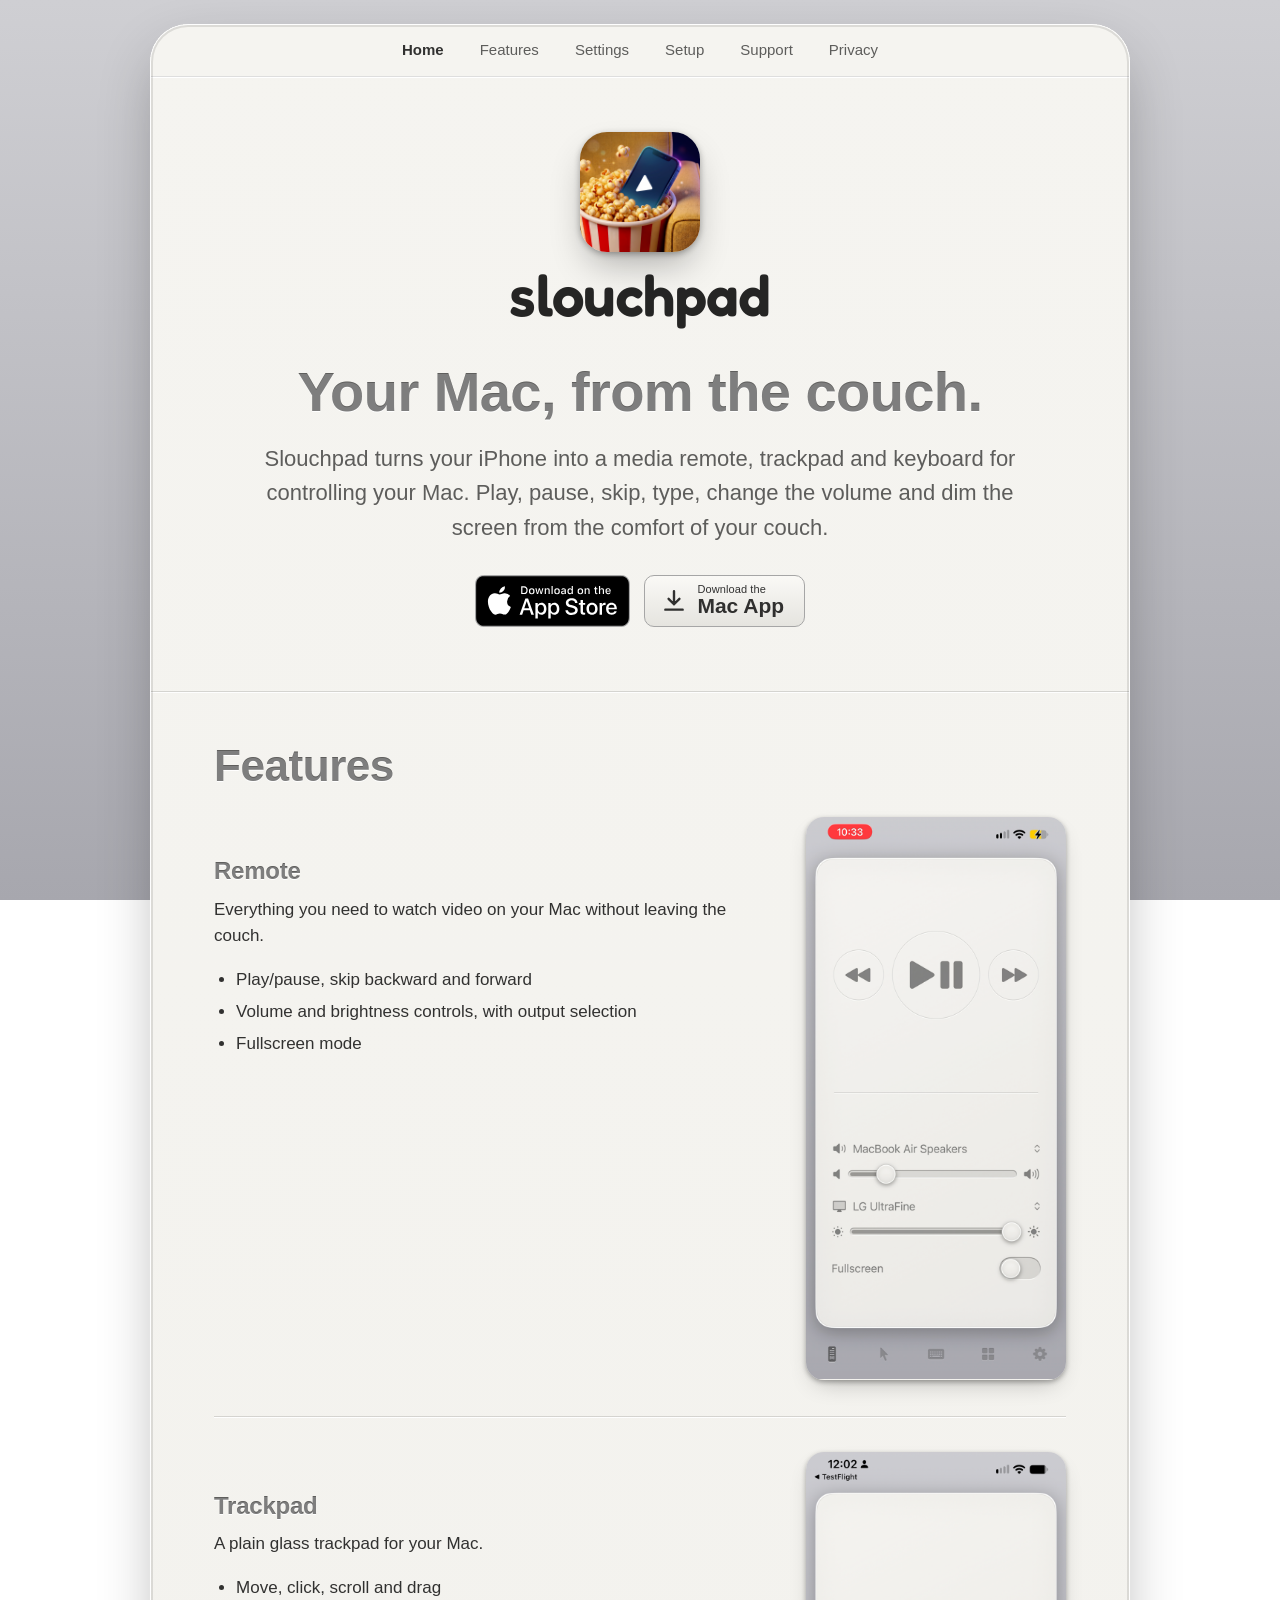
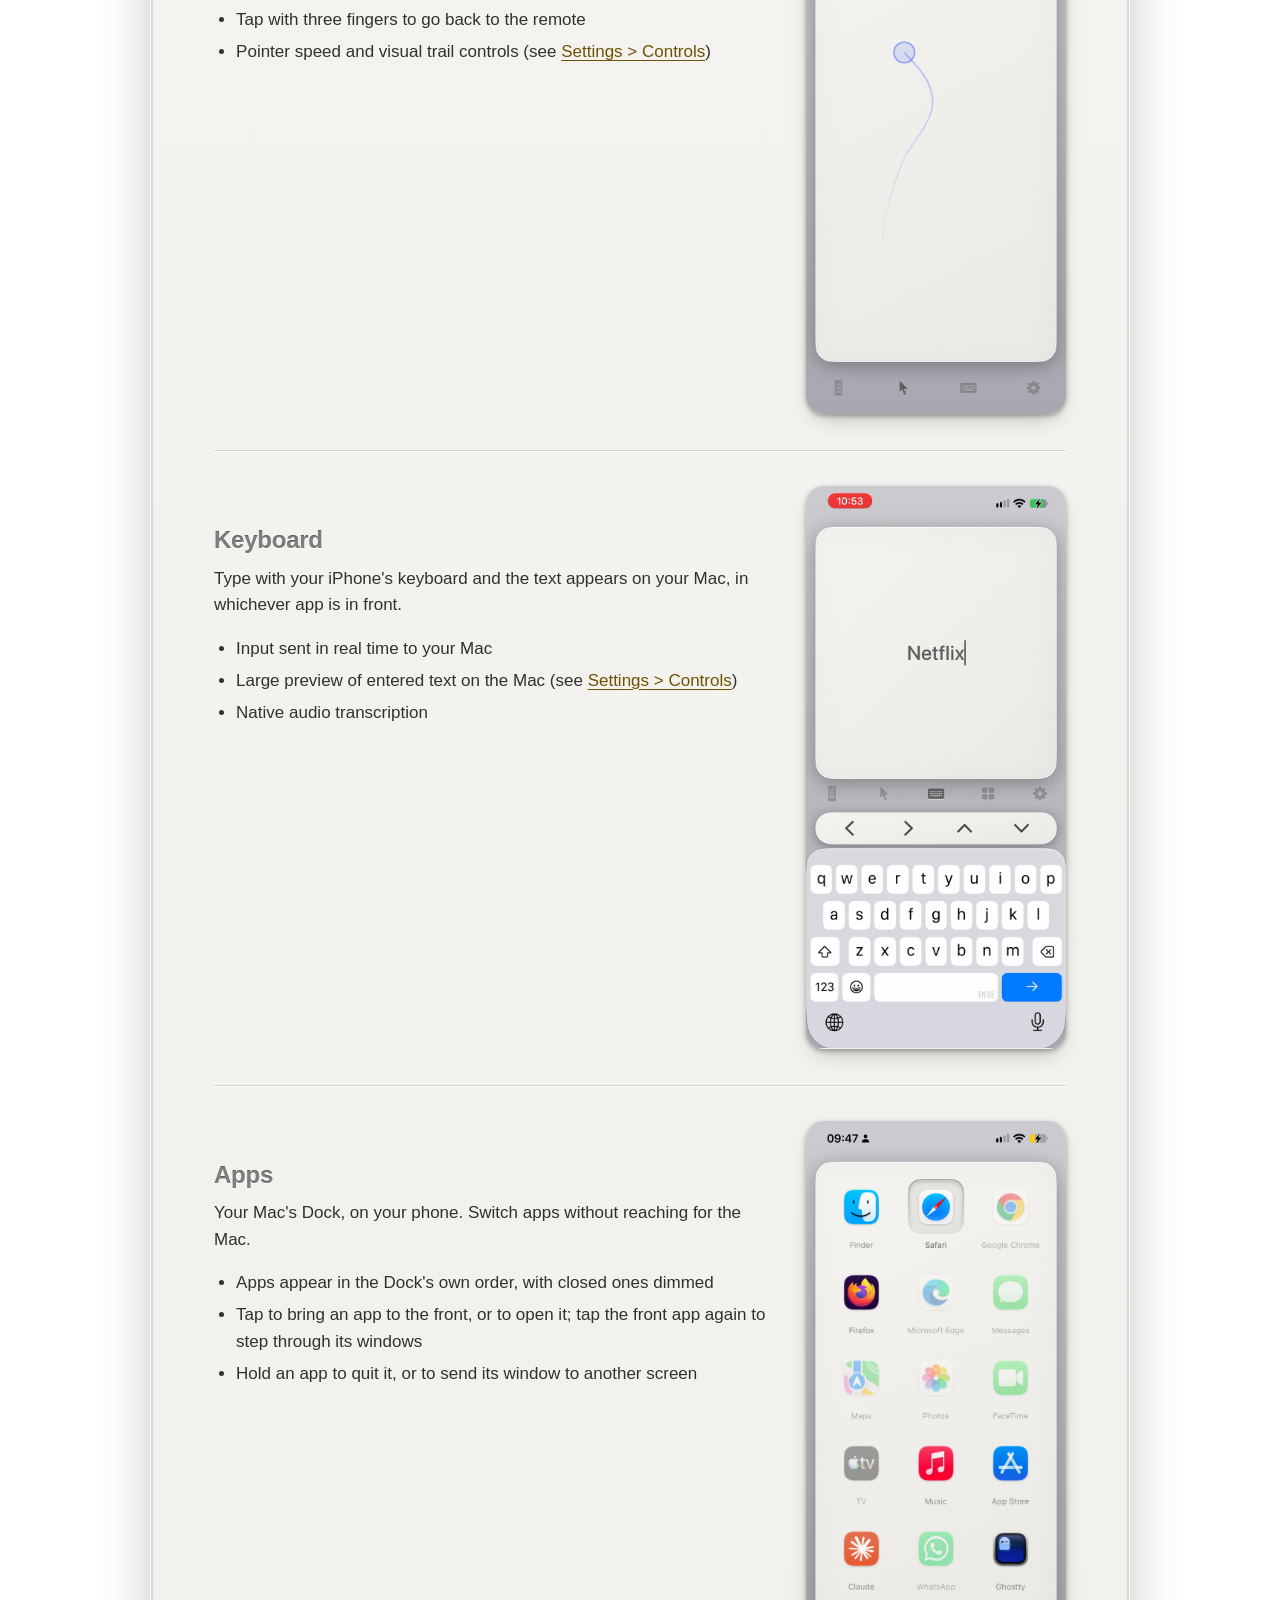
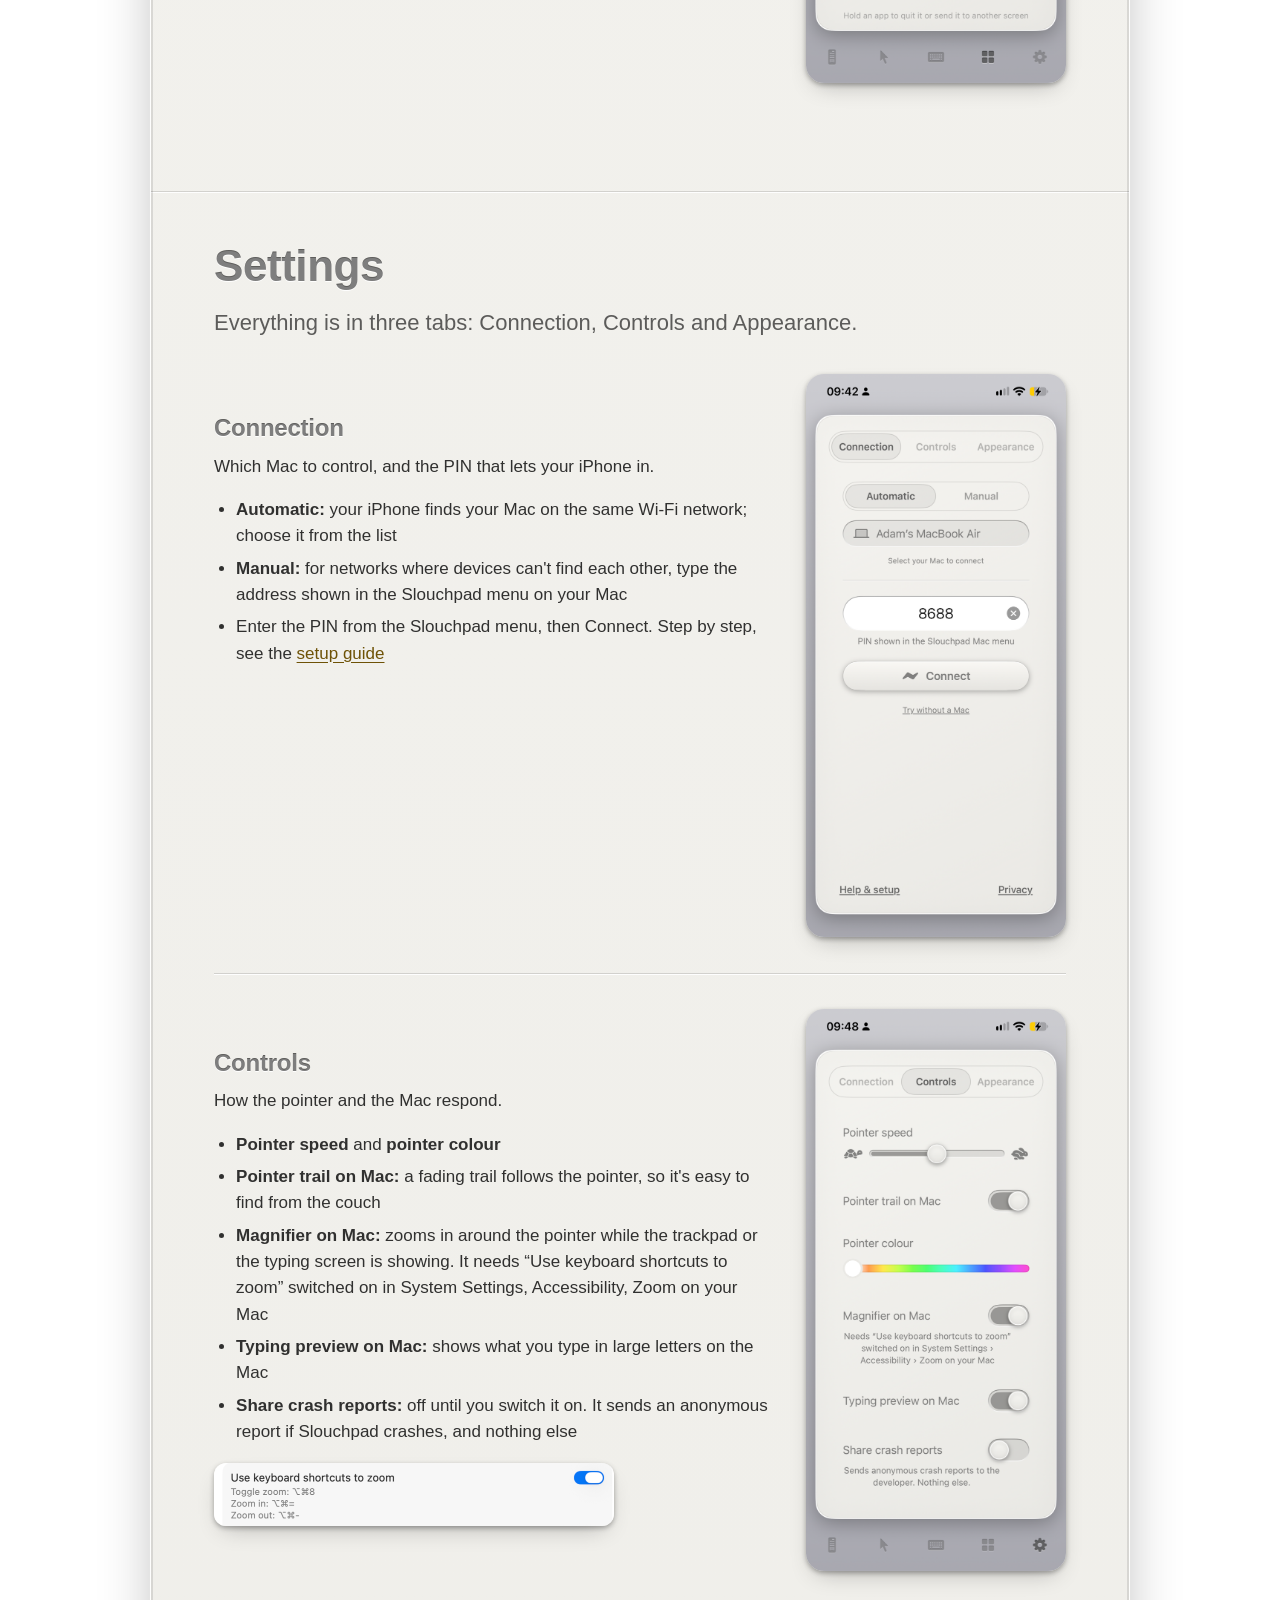
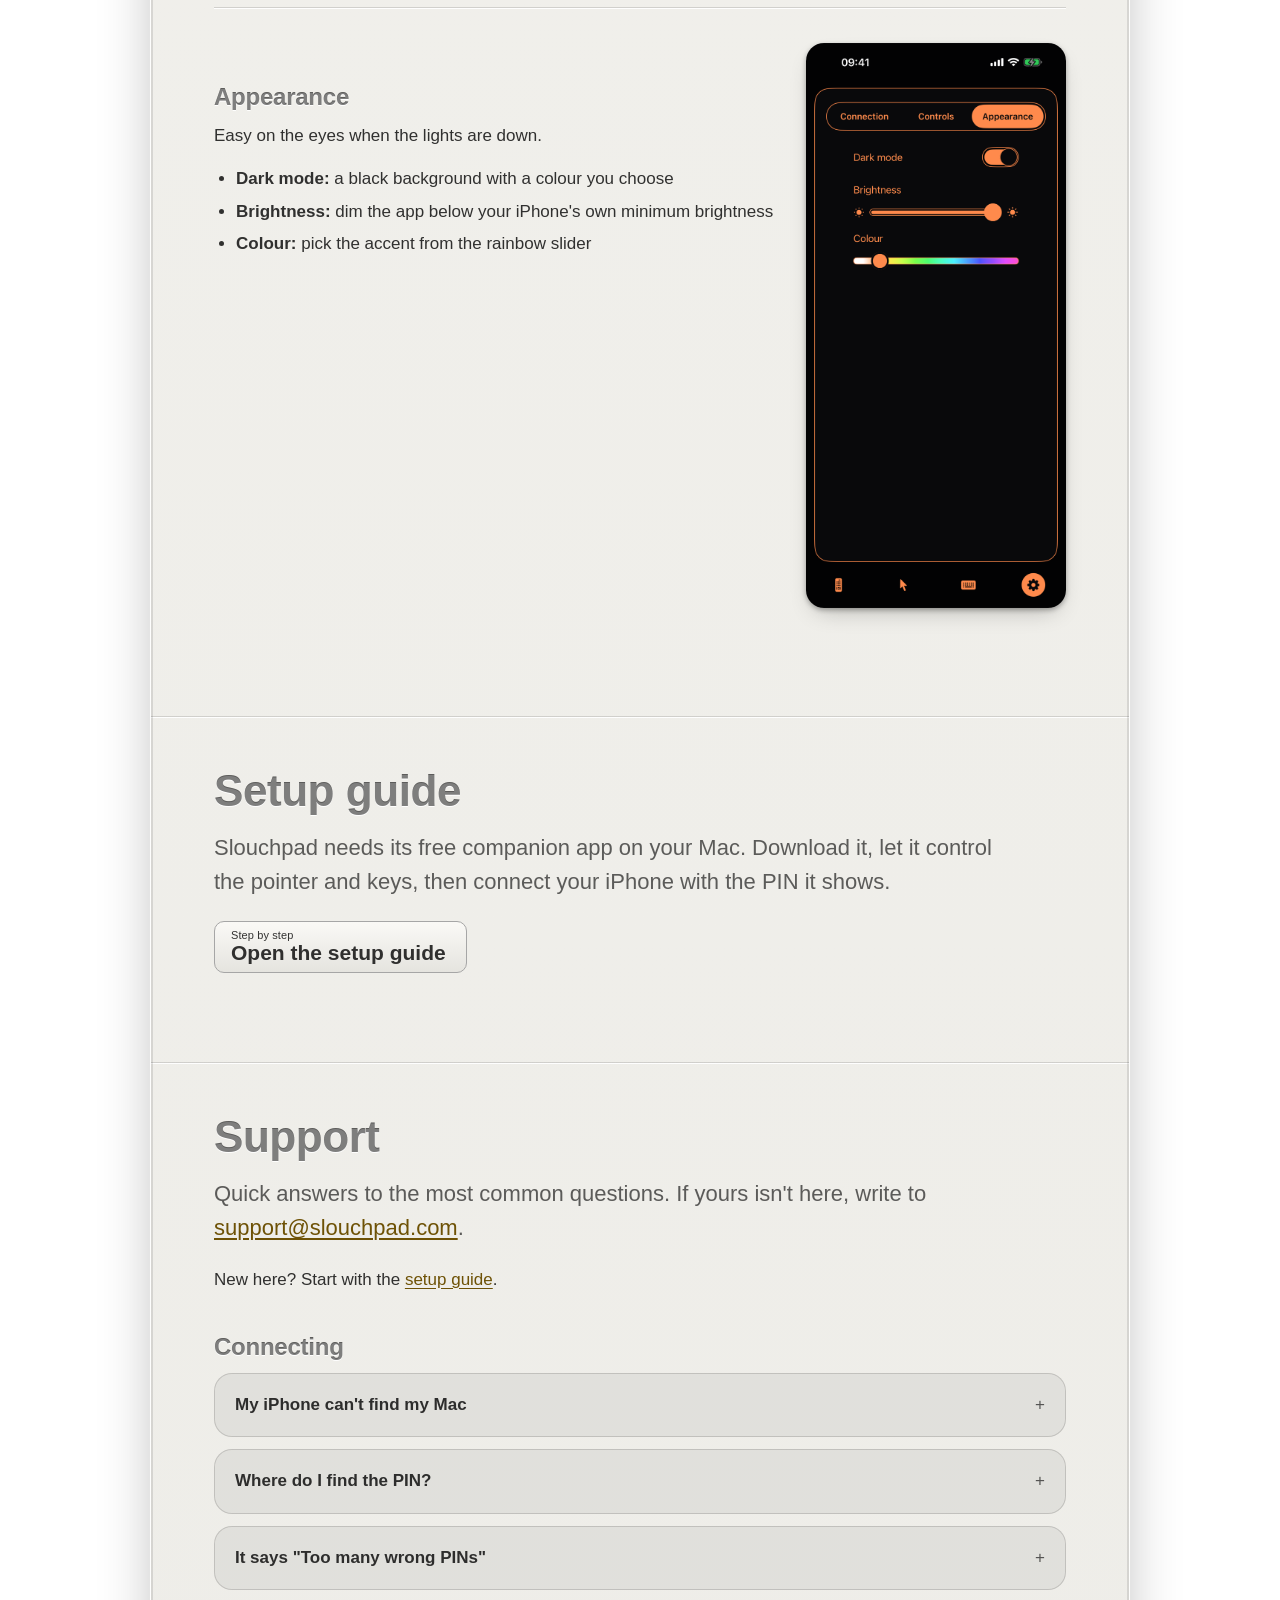
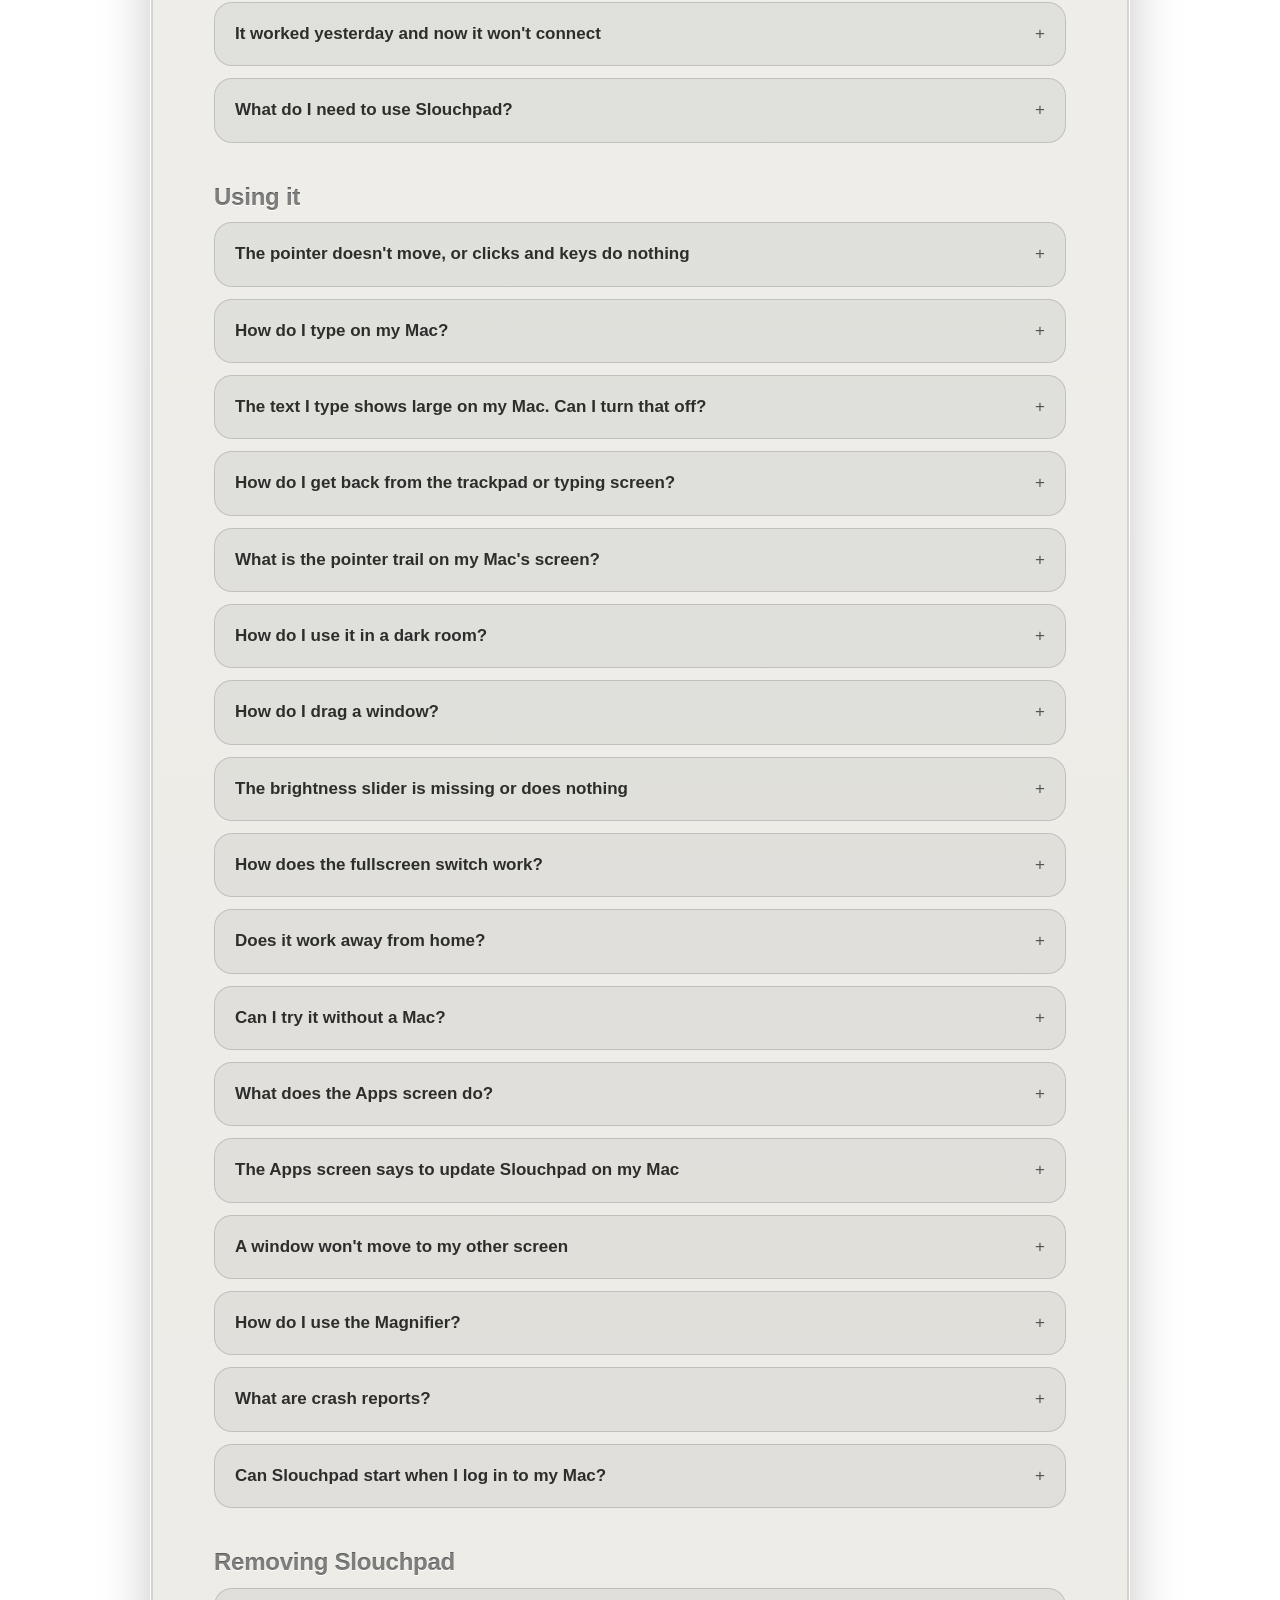
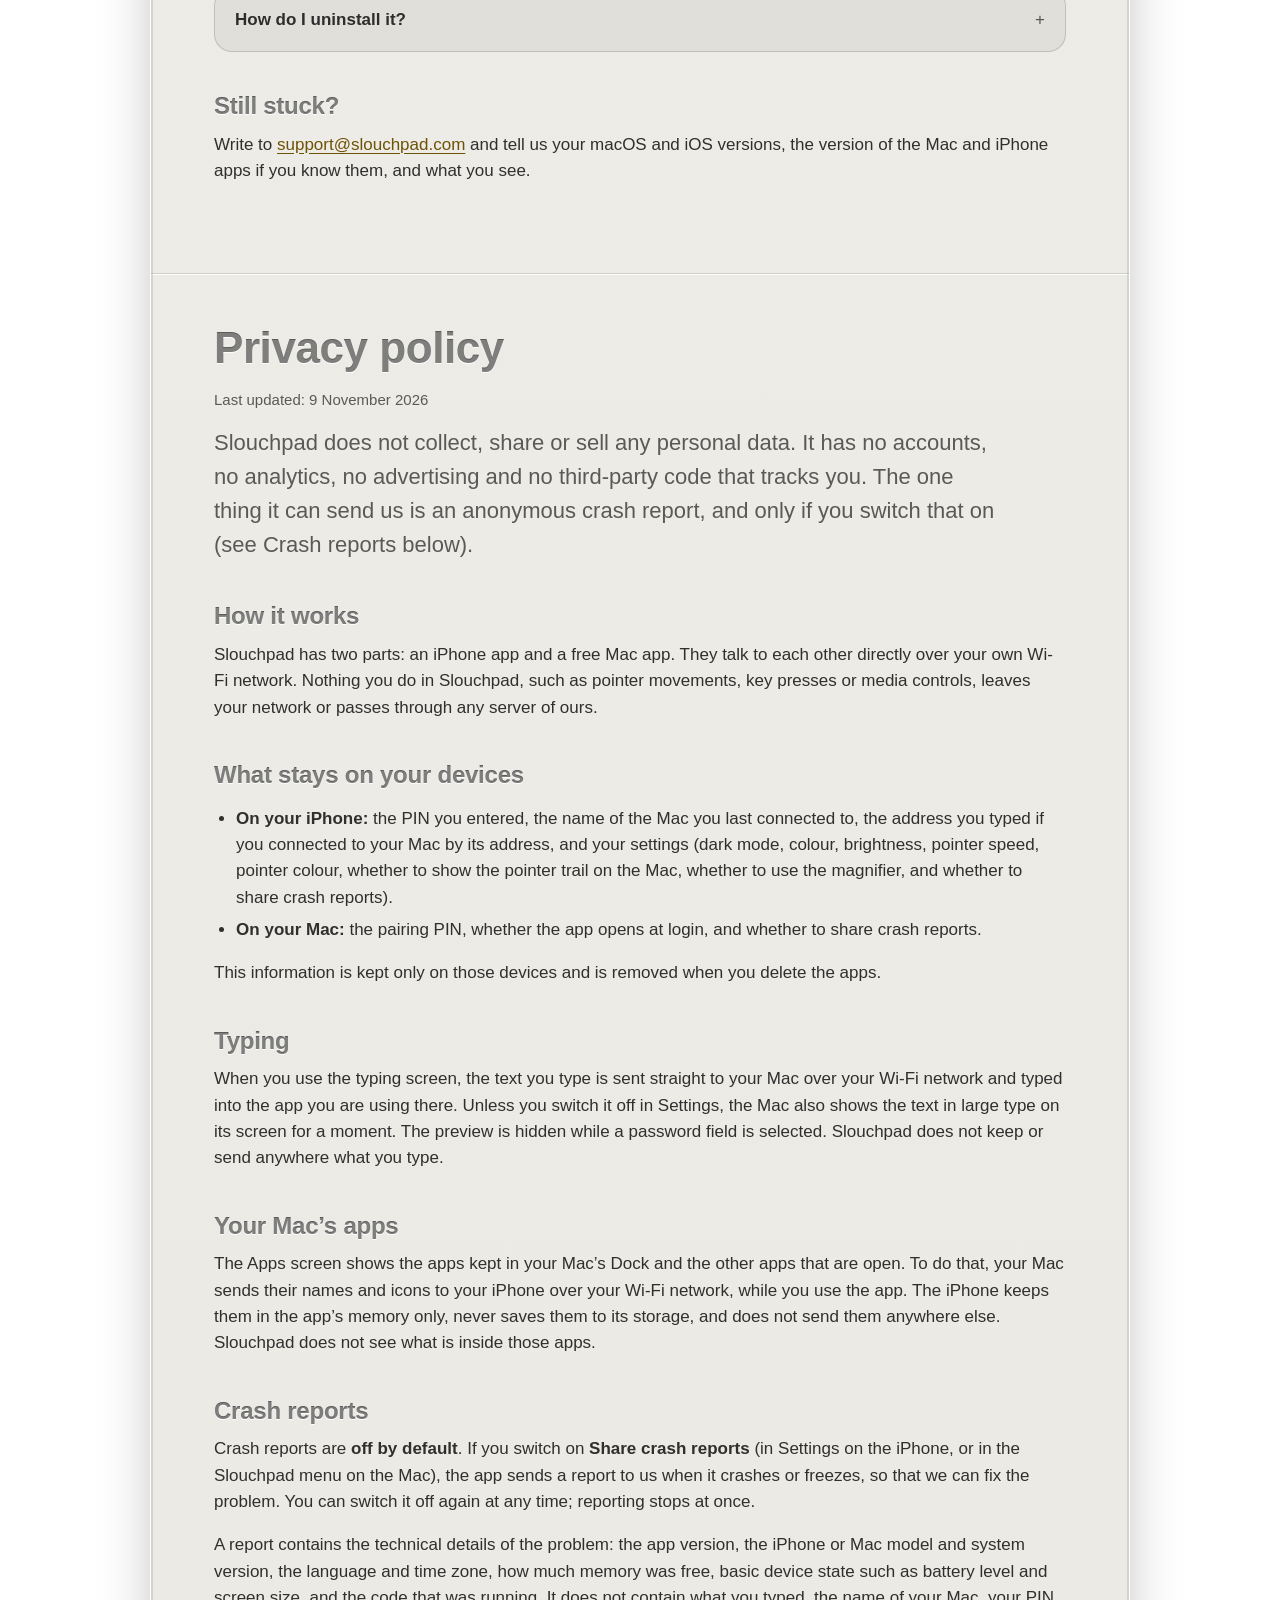
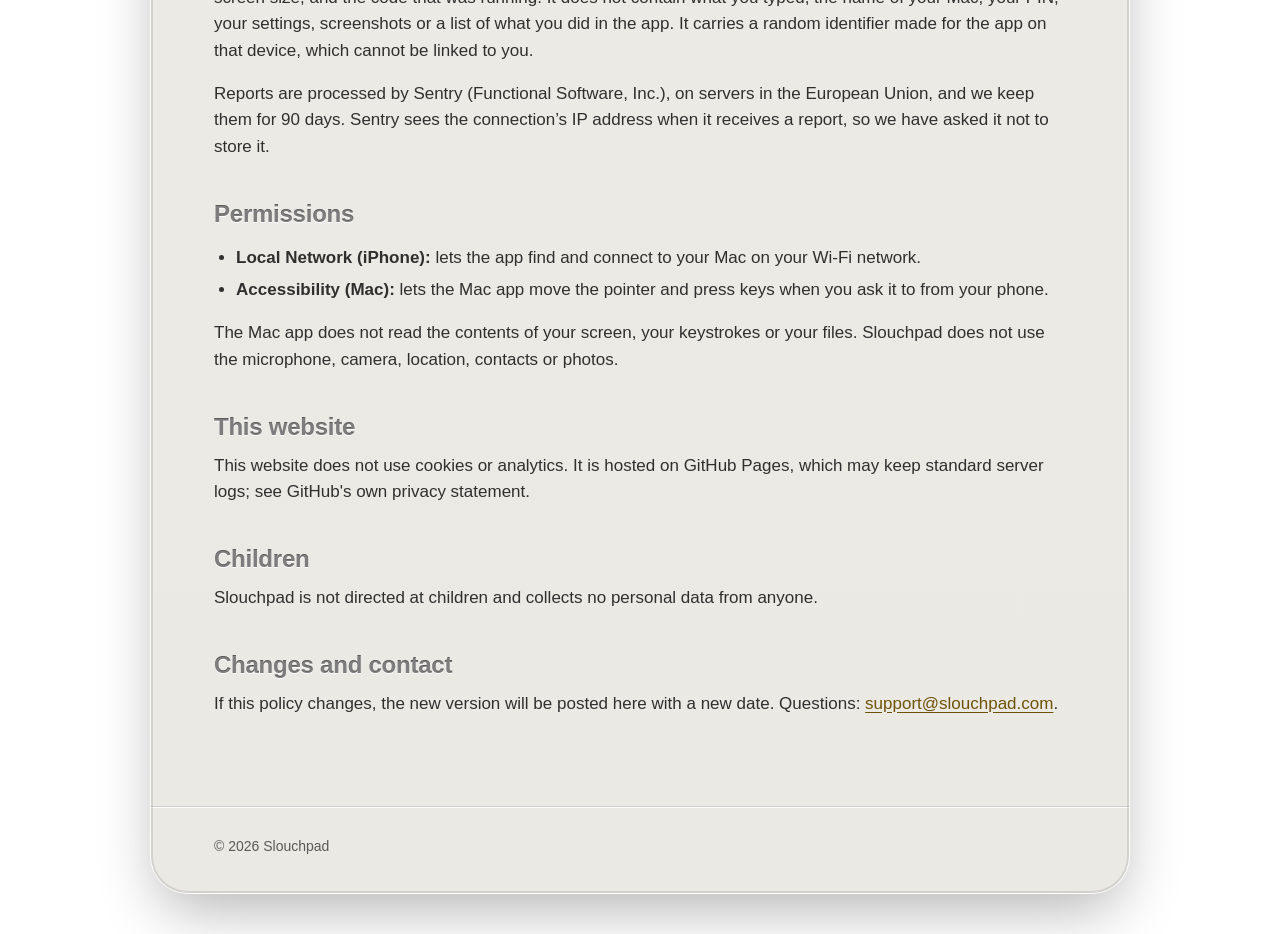
==== index.html @ 54034a00 "Support: no demo mode, the Mac app is needed to try Slouchpad Co-Authored-By: Claude Sonnet 5.5 <nor" ====
<!doctype html>
<html lang="en">
<head>
<meta charset="utf-8">
<meta name="viewport" content="width=device-width, initial-scale=1">
<title>Slouchpad: a trackpad and remote for your Mac, on your iPhone</title>
<meta name="description" content="Slouchpad turns your iPhone into a glass trackpad and media remote for your Mac. Control video, volume and brightness from the couch.">
<link rel="canonical" href="https://slouchpad.com/">
<link rel="icon" type="image/png" sizes="32x32" href="/assets/favicon-32.png">
<link rel="apple-touch-icon" href="/assets/apple-touch-icon.png">
<meta property="og:type" content="website">
<meta property="og:site_name" content="Slouchpad">
<meta property="og:title" content="Slouchpad: a trackpad and remote for your Mac, on your iPhone">
<meta property="og:description" content="Slouchpad turns your iPhone into a glass trackpad and media remote for your Mac. Control video, volume and brightness from the couch.">
<meta property="og:url" content="https://slouchpad.com/">
<meta property="og:image" content="https://slouchpad.com/assets/icon-512.png">
<meta name="twitter:card" content="summary">
<meta name="theme-color" content="#f5f4f0" media="(prefers-color-scheme: light)">
<meta name="theme-color" content="#313134" media="(prefers-color-scheme: dark)">
<link rel="stylesheet" href="/assets/style.css">
</head>
<body>
<div class="pad">
<header class="site-header inner"><nav aria-label="Main"><a href="#home">Home</a><a href="#features">Features</a><a href="#settings">Settings</a><a href="#setup">Setup</a><a href="#support">Support</a><a href="#privacy">Privacy</a></nav></header>
<main>
<div class="inner hero" id="home">
  <div class="hero-brand">
    <img src="/assets/icon-512.png" alt="" width="120" height="120">
    <span class="wordmark">slouchpad</span>
  </div>
  <h1 class="etched">Your Mac, from the couch.</h1>
  <p class="lead">Slouchpad turns your iPhone into a media remote, trackpad and keyboard for controlling your Mac. Play, pause, skip, type, change the volume and dim the screen from the comfort of your couch.</p>
  <div class="actions">
    <a class="app-store" href="https://apps.apple.com/us/app/slouchpad-mac-remote-control/id6828899828"><img src="/assets/app-store-badge.svg" width="156" height="52" alt="Download on the App Store"></a>
    <a class="button" href="https://github.com/addywaddy/slouchpad-site/releases/latest/download/Slouchpad.dmg">
      <svg width="18" height="18" viewBox="0 0 24 24" fill="none" stroke="currentColor" stroke-width="2.2" stroke-linecap="round" stroke-linejoin="round" aria-hidden="true"><path d="M12 3v12m0 0l-5-5m5 5l5-5M4 20h16"/></svg>
      <span class="button-label"><small>Download the</small><strong>Mac App</strong></span>
    </a>
  </div>
</div>
<hr class="rule">
<section class="inner page guide" id="features">
  <h2 class="etched title">Features</h2>
<div class="features">
  <div class="feature">
    <div class="feature-text"><h3 class="etched sub">Remote</h3><p>Everything you need to watch video on your Mac without leaving the couch.</p>
      <ul>
        <li>Play/pause, skip backward and forward</li>
        <li>Volume and brightness controls, with output selection</li>
        <li>Fullscreen mode</li>
      </ul></div>
    <div class="feature-shot"><video src="/assets/screens/features/remote.mp4" poster="/assets/screens/features/remote-poster.png" width="444" height="960" autoplay muted loop playsinline preload="metadata" aria-label="The Slouchpad remote in use: tapping back, play and pause, and forward, above the volume and brightness sliders and the fullscreen switch."></video></div>
  </div>
  <div class="feature">
    <div class="feature-text"><h3 class="etched sub">Trackpad</h3><p>A plain glass trackpad for your Mac.</p>
      <ul>
        <li>Move, click, scroll and drag</li>
        <li>Tap with three fingers to go back to the remote</li>
        <li>Pointer speed and visual trail controls (see <a href="#settings">Settings &gt; Controls</a>)</li>
      </ul></div>
    <div class="feature-shot"><video src="/assets/screens/features/trackpad.mp4" poster="/assets/screens/features/trackpad.png" width="592" height="1280" autoplay muted loop playsinline preload="metadata" aria-label="Drawing on the blank glass trackpad: a purple trail follows the finger and fades away, leaving a faint ring where the pointer is."></video></div>
  </div>
  <div class="feature">
    <div class="feature-text"><h3 class="etched sub">Keyboard</h3><p>Type with your iPhone's keyboard and the text appears on your Mac, in whichever app is in front.</p>
      <ul>
        <li>Input sent in real time to your Mac</li>
        <li>Large preview of entered text on the Mac (see <a href="#settings">Settings &gt; Controls</a>)</li>
        <li>Native audio transcription</li>
      </ul></div>
    <div class="feature-shot"><video src="/assets/screens/features/keyboard.mp4" poster="/assets/screens/features/keyboard-poster.png" width="444" height="960" autoplay muted loop playsinline preload="metadata" aria-label="The Slouchpad typing screen: typing Netflix fills the text field, and the arrow keys above the keyboard move the cursor."></video></div>
  </div>
  <div class="feature">
    <div class="feature-text"><h3 class="etched sub">Apps</h3><p>Your Mac's Dock, on your phone. Switch apps without reaching for the Mac.</p>
      <ul>
        <li>Apps appear in the Dock's own order, with closed ones dimmed</li>
        <li>Tap to bring an app to the front, or to open it; tap the front app again to step through its windows</li>
        <li>Hold an app to quit it, or to send its window to another screen</li>
      </ul></div>
    <div class="feature-shot"><video src="/assets/screens/features/dock/dock.mp4" poster="/assets/screens/features/dock/dock-select.png" width="592" height="1280" autoplay muted loop playsinline preload="metadata" aria-label="Choosing an app on the Apps screen, then holding Safari to send it to another display or quit it."></video></div>
  </div>
</div>
</section>
<hr class="rule">
<section class="inner page guide" id="settings">
  <h2 class="etched title">Settings</h2>
  <p class="lead" style="margin-left:0">Everything is in three tabs: Connection, Controls and Appearance.</p>
<div class="features">
  <div class="feature">
    <div class="feature-text"><h3 class="etched sub">Connection</h3><p>Which Mac to control, and the PIN that lets your iPhone in.</p>
      <ul>
        <li><strong>Automatic:</strong> your iPhone finds your Mac on the same Wi-Fi network; choose it from the list</li>
        <li><strong>Manual:</strong> for networks where devices can't find each other, type the address shown in the Slouchpad menu on your Mac</li>
        <li>Enter the PIN from the Slouchpad menu, then Connect. Step by step, see the <a href="/setup/">setup guide</a></li>
      </ul></div>
    <div class="feature-shot"><video src="/assets/screens/connection/connection-automatic.mp4" poster="/assets/screens/connection/connection-automatic.png" width="444" height="960" autoplay muted loop playsinline preload="metadata" aria-label="Connecting on Automatic: tap the PIN field, enter the PIN, choose your Mac, and the app shows it connected with a Disconnect button."></video></div>
  </div>
  <div class="feature">
    <div class="feature-text"><h3 class="etched sub">Controls</h3><p>How the pointer and the Mac respond.</p>
      <ul>
        <li><strong>Pointer speed</strong> and <strong>pointer colour</strong></li>
        <li><strong>Pointer trail on Mac:</strong> a fading trail follows the pointer, so it's easy to find from the couch</li>
        <li><strong>Magnifier on Mac:</strong> zooms in around the pointer while the trackpad or the typing screen is showing. It needs &ldquo;Use keyboard shortcuts to zoom&rdquo; switched on in System Settings, Accessibility, Zoom on your Mac</li>
        <li><strong>Typing preview on Mac:</strong> shows what you type in large letters on the Mac</li>
        <li><strong>Share crash reports:</strong> off until you switch it on. It sends an anonymous report if Slouchpad crashes, and nothing else</li>
      </ul>
      <img class="inline-shot" src="/assets/screens/controls/controls-zoom-settings.png" width="800" height="125" loading="lazy" alt="The Mac's Zoom settings with Use keyboard shortcuts to zoom switched on."></div>
    <div class="feature-shot"><video src="/assets/screens/controls/controls.mp4" poster="/assets/screens/controls/controls.png" width="444" height="960" autoplay muted loop playsinline preload="metadata" aria-label="The Controls tab: the pointer trail switch is turned off and on, and the pointer colour slider moves along the rainbow. Below are Magnifier on Mac, typing preview on Mac and Share crash reports."></video></div>
  </div>
  <div class="feature">
    <div class="feature-text"><h3 class="etched sub">Appearance</h3><p>Easy on the eyes when the lights are down.</p>
      <ul>
        <li><strong>Dark mode:</strong> a black background with a colour you choose</li>
        <li><strong>Brightness:</strong> dim the app below your iPhone's own minimum brightness</li>
        <li><strong>Colour:</strong> pick the accent from the rainbow slider</li>
      </ul></div>
    <div class="feature-shot"><video src="/assets/screens/features/dark-mode.mp4" poster="/assets/screens/features/dark-mode.png" width="592" height="1280" autoplay muted loop playsinline preload="metadata" aria-label="Turning on dark mode in Appearance settings, then dragging the brightness and colour sliders to change the app's colour."></video></div>
  </div>
</div>
</section>
<hr class="rule">
<section class="inner page guide" id="setup">
  <h2 class="etched title">Setup guide</h2>
  <p class="lead" style="margin-left:0">Slouchpad needs its free companion app on your Mac. Download it, let it control the pointer and keys, then connect your iPhone with the PIN it shows.</p>
  <p><a class="button" href="/setup/"><span class="button-label"><small>Step by step</small><strong>Open the setup guide</strong></span></a></p>
</section>
<hr class="rule">
<section class="inner page guide" id="support">
  <h2 class="etched title">Support</h2>
  <p class="lead" style="margin-left:0">Quick answers to the most common questions. If yours isn't here, write to <a href="mailto:support@slouchpad.com">support@slouchpad.com</a>.</p>

  <p>New here? Start with the <a href="/setup/">setup guide</a>.</p>

  <h3 class="etched sub" id="connecting">Connecting</h3>
  <details>
    <summary>My iPhone can't find my Mac</summary>
    <ul>
      <li>Check that both are on the <strong>same Wi-Fi network</strong>. Guest networks, some office networks and some hotel or student Wi-Fi stop devices seeing each other.</li>
      <li>If your iPhone still can't see the Mac, <strong>connect by address</strong>: in the iPhone app open Settings &rarr; Connection, choose <em>Manual</em>, type the address shown in the Slouchpad menu on your Mac, enter the PIN and tap Connect.</li>
      <li>Check the Slouchpad sofa icon is in your Mac's menu bar. If not, open Slouchpad from Applications.</li>
      <li>On your iPhone, open Settings &rarr; Privacy &amp; Security &rarr; Local Network and make sure Slouchpad is on.</li>
      <li>If you use a VPN on either device, try turning it off.</li>
      <li>If your Mac's firewall is on, allow incoming connections for Slouchpad in System Settings &rarr; Network &rarr; Firewall.</li>
      <li>When nothing is found the app says so after a few seconds and offers <em>Try again</em>. If it says Local Network access is off, tap the link to open Settings and switch it on.</li>
    </ul>
  </details>
  <details>
    <summary>Where do I find the PIN?</summary>
    <p>Click the Slouchpad icon in your Mac's menu bar. The PIN is shown at the top, with your Mac's address below it. Enter the PIN in the iPhone app and choose your Mac from the list (or, on Manual, type the address).</p>
  </details>
  <details>
    <summary>It says "Too many wrong PINs"</summary>
    <p>To stop anyone guessing your PIN, five wrong attempts in a row pause pairing for 30 seconds. Each further batch of five doubles the wait, up to an hour. After 20 wrong guesses in total, the Mac chooses a new PIN. Wait for the pause to end and enter the PIN from the Slouchpad menu. Choose <em>New PIN</em> there at any time to change it.</p>
  </details>
  <details>
    <summary>It worked yesterday and now it won't connect</summary>
    <p>Your Mac's PIN may have changed, or the Mac may be asleep or on a different network. Check the PIN in the Slouchpad menu, then open Settings in the iPhone app and enter it again. If you connect by address, your router may have given the Mac a new address: copy it again from the Slouchpad menu.</p>
  </details>

  <details>
    <summary>What do I need to use Slouchpad?</summary>
    <p>An iPhone with iOS 16 or later, and a Mac with macOS 13 or later running the free Slouchpad Mac app. Both need to be on the same Wi-Fi network.</p>
  </details>

  <h3 class="etched sub">Using it</h3>
  <details id="accessibility">
    <summary>The pointer doesn't move, or clicks and keys do nothing</summary>
    <p>Slouchpad needs the Accessibility permission to act as a mouse and keyboard. On your Mac open System Settings &rarr; Privacy &amp; Security &rarr; Accessibility and switch Slouchpad on. The Slouchpad menu has a button that takes you there. After you allow it, the iPhone app updates within a few seconds.</p>
  </details>
  <details>
    <summary>How do I type on my Mac?</summary>
    <p>Tap the keyboard icon in the bar along the bottom of the app. Whatever you type appears on your Mac as you type, in the app that's in front, so click the search box or text field on your Mac first (with the trackpad). Drag along the space bar to move the cursor; the Mac's cursor follows. The four arrow keys above the keyboard also move the cursor, including into text that was already there, and Backspace deletes it. The Return key presses Return on the Mac, for example to submit a search.</p>
  </details>
  <details>
    <summary>The text I type shows large on my Mac. Can I turn that off?</summary>
    <p>Yes. In the iPhone app go to Settings &rarr; Controls and switch off <em>Typing preview on Mac</em>. The preview is also hidden automatically while a password field is selected.</p>
  </details>
  <details>
    <summary>How do I get back from the trackpad or typing screen?</summary>
    <p>Tap any icon in the bar along the bottom, or tap the trackpad with three fingers to go back to the remote.</p>
  </details>
  <details>
    <summary>What is the pointer trail on my Mac's screen?</summary>
    <p>While you use the trackpad, your Mac can show a thin fading trail behind the pointer, and a soft ring that pings outwards for a couple of seconds where it stops. Both help you find the pointer from across the room. Switch it off in Settings &rarr; Controls with <em>Pointer trail on Mac</em>, or choose its colour with the <em>Pointer colour</em> strip: drag all the way left for white, or along the rainbow for a colour.</p>
  </details>
  <details>
    <summary>How do I use it in a dark room?</summary>
    <p>In Settings &rarr; Appearance turn on Dark mode. Then use the <em>Brightness</em> strip to dim the app further than the iPhone's own screen allows. Then use the <em>Colour</em> strip: drag it all the way left for white, or along the rainbow for a colour. Warm colours such as orange and red are the gentlest on your eyes in the dark.</p>
  </details>
  <details>
    <summary>How do I drag a window?</summary>
    <p>Put the pointer on the window's title bar, then hold one finger still on the trackpad until you feel a tap. Slide your finger to move the window and lift it to let go.</p>
  </details>
  <details>
    <summary>The brightness slider is missing or does nothing</summary>
    <p>macOS only lets apps change brightness on some screens, such as the built-in display and Apple displays. Many other monitors can only be adjusted with their own buttons or on-screen menu. The slider appears only for screens Slouchpad can control.</p>
  </details>
  <details>
    <summary>How does the fullscreen switch work?</summary>
    <p>In the Apple TV, Photos and QuickTime Player apps it sends <kbd>fn</kbd> + <kbd>F</kbd>, the Mac's fullscreen shortcut. In a browser it presses <kbd>F</kbd> to make the video fullscreen and <kbd>Esc</kbd> to leave it, which is what video players on streaming sites listen for. The switch follows the window's real state, including when you change it on the Mac.</p>
  </details>
  <details>
    <summary>Does it work away from home?</summary>
    <p>Slouchpad works over a local Wi-Fi network only. Both devices have to be on the same network. It doesn't connect over the internet, which is also why nothing leaves your network.</p>
  </details>
  <details>
    <summary>Can I try it without a Mac?</summary>
    <p>No. Slouchpad is a remote for your Mac and needs the free Mac app to do anything. Get it from the <a href="/setup/">setup guide</a>.</p>
  </details>

  <details>
    <summary>What does the Apps screen do?</summary>
    <p>It shows the apps in your Mac's Dock, in the Dock's own order, with closed ones dimmed, followed by your other open apps. Tap an app to bring it to the front, or to open it if it is closed. Tap the app that is already in front to step through its windows. Hold an app to quit it, or to send its window to another screen when your Mac has more than one.</p>
  </details>
  <details>
    <summary>The Apps screen says to update Slouchpad on my Mac</summary>
    <p>Your Mac is running an older version of Slouchpad that can't list its apps. Download the latest Mac app from <a href="#home">the top of this page</a>, open it and the Apps screen will fill in.</p>
  </details>
  <details>
    <summary>A window won't move to my other screen</summary>
    <p>Moving a window needs the Accessibility permission (see above) and a Mac with more than one screen that isn't mirroring them. Some apps limit where their windows can go, and Slouchpad can't move those.</p>
  </details>
  <details>
    <summary>How do I use the Magnifier?</summary>
    <p>In the iPhone app go to Settings &rarr; Controls and switch on <em>Magnifier on Mac</em>. While the trackpad or the typing screen is showing, your Mac's Zoom follows the pointer. It needs <em>Use keyboard shortcuts to zoom</em> switched on in System Settings &rarr; Accessibility &rarr; Zoom on your Mac.</p>
  </details>
  <details>
    <summary>What are crash reports?</summary>
    <p>An optional switch, off until you turn it on, that sends us an anonymous report when Slouchpad crashes or freezes. It sends nothing about what you do or type. It is in Settings &rarr; Controls on the iPhone and in the Slouchpad menu on the Mac. See the <a href="#privacy">privacy policy</a> for what a report contains.</p>
  </details>
  <details>
    <summary>Can Slouchpad start when I log in to my Mac?</summary>
    <p>Yes. Switch on <em>Open at login</em> in the Slouchpad menu on your Mac. macOS may ask you to confirm it in System Settings.</p>
  </details>

  <h3 class="etched sub">Removing Slouchpad</h3>
  <details>
    <summary>How do I uninstall it?</summary>
    <ol>
      <li>Choose Quit Slouchpad from the menu bar icon.</li>
      <li>Drag Slouchpad from Applications to the Bin.</li>
      <li>Optionally remove it from System Settings &rarr; Privacy &amp; Security &rarr; Accessibility.</li>
      <li>Delete the app from your iPhone as usual.</li>
    </ol>
  </details>

  <h3 class="etched sub">Still stuck?</h3>
  <p>Write to <a href="mailto:support@slouchpad.com">support@slouchpad.com</a> and tell us your macOS and iOS versions, the version of the Mac and iPhone apps if you know them, and what you see.</p>
</section>
<hr class="rule">

<section class="inner page guide" id="privacy">
  <h2 class="etched title">Privacy policy</h2>
  <p class="meta">Last updated: 9 November 2026</p>
  <p class="lead" style="margin-left:0">Slouchpad does not collect, share or sell any personal data. It has no accounts, no analytics, no advertising and no third-party code that tracks you. The one thing it can send us is an anonymous crash report, and only if you switch that on (see Crash reports below).</p>

  <h3 class="etched sub">How it works</h3>
  <p>Slouchpad has two parts: an iPhone app and a free Mac app. They talk to each other directly over your own Wi-Fi network. Nothing you do in Slouchpad, such as pointer movements, key presses or media controls, leaves your network or passes through any server of ours.</p>

  <h3 class="etched sub">What stays on your devices</h3>
  <ul>
    <li><strong>On your iPhone:</strong> the PIN you entered, the name of the Mac you last connected to, the address you typed if you connected to your Mac by its address, and your settings (dark mode, colour, brightness, pointer speed, pointer colour, whether to show the pointer trail on the Mac, whether to use the magnifier, and whether to share crash reports).</li>
    <li><strong>On your Mac:</strong> the pairing PIN, whether the app opens at login, and whether to share crash reports.</li>
  </ul>
  <p>This information is kept only on those devices and is removed when you delete the apps.</p>

  <h3 class="etched sub">Typing</h3>
  <p>When you use the typing screen, the text you type is sent straight to your Mac over your Wi-Fi network and typed into the app you are using there. Unless you switch it off in Settings, the Mac also shows the text in large type on its screen for a moment. The preview is hidden while a password field is selected. Slouchpad does not keep or send anywhere what you type.</p>

  <h3 class="etched sub">Your Mac&rsquo;s apps</h3>
  <p>The Apps screen shows the apps kept in your Mac&rsquo;s Dock and the other apps that are open. To do that, your Mac sends their names and icons to your iPhone over your Wi-Fi network, while you use the app. The iPhone keeps them in the app&rsquo;s memory only, never saves them to its storage, and does not send them anywhere else. Slouchpad does not see what is inside those apps.</p>

  <h3 class="etched sub">Crash reports</h3>
  <p>Crash reports are <strong>off by default</strong>. If you switch on <strong>Share crash reports</strong> (in Settings on the iPhone, or in the Slouchpad menu on the Mac), the app sends a report to us when it crashes or freezes, so that we can fix the problem. You can switch it off again at any time; reporting stops at once.</p>
  <p>A report contains the technical details of the problem: the app version, the iPhone or Mac model and system version, the language and time zone, how much memory was free, basic device state such as battery level and screen size, and the code that was running. It does not contain what you typed, the name of your Mac, your PIN, your settings, screenshots or a list of what you did in the app. It carries a random identifier made for the app on that device, which cannot be linked to you.</p>
  <p>Reports are processed by Sentry (Functional Software, Inc.), on servers in the European Union, and we keep them for 90 days. Sentry sees the connection&rsquo;s IP address when it receives a report, so we have asked it not to store it.</p>

  <h3 class="etched sub">Permissions</h3>
  <ul>
    <li><strong>Local Network (iPhone):</strong> lets the app find and connect to your Mac on your Wi-Fi network.</li>
    <li><strong>Accessibility (Mac):</strong> lets the Mac app move the pointer and press keys when you ask it to from your phone.</li>
  </ul>
  <p>The Mac app does not read the contents of your screen, your keystrokes or your files. Slouchpad does not use the microphone, camera, location, contacts or photos.</p>

  <h3 class="etched sub">This website</h3>
  <p>This website does not use cookies or analytics. It is hosted on GitHub Pages, which may keep standard server logs; see GitHub's own privacy statement.</p>

  <h3 class="etched sub">Children</h3>
  <p>Slouchpad is not directed at children and collects no personal data from anyone.</p>

  <h3 class="etched sub">Changes and contact</h3>
  <p>If this policy changes, the new version will be posted here with a new date. Questions: <a href="mailto:support@slouchpad.com">support@slouchpad.com</a>.</p>
</section>
</main>
<hr class="rule">

<footer class="inner site-footer">
  <span>&copy; 2026 Slouchpad</span>
</footer>
</div>
<script>
// Mark the nav link for the section in view.
(function () {
  var links = document.querySelectorAll('.site-header a');
  var ids = Array.prototype.map.call(links, function (a) { return a.getAttribute('href').slice(1); });
  if (!('IntersectionObserver' in window)) return;
  var current = {};
  var io = new IntersectionObserver(function (entries) {
    entries.forEach(function (e) { current[e.target.id] = e.isIntersecting; });
    var active = ids.filter(function (id) { return current[id]; }).pop();
    if (!active) return;
    links.forEach(function (a) {
      if (a.getAttribute('href') === '#' + active) a.setAttribute('aria-current', 'true');
      else a.removeAttribute('aria-current');
    });
  }, { rootMargin: '-35% 0px -60% 0px' });
  ids.forEach(function (id) { var el = document.getElementById(id); if (el) io.observe(el); });
})();
</script>
<script>
// Visitors who ask for less motion get the still poster instead of the looping clip.
if (window.matchMedia && matchMedia("(prefers-reduced-motion: reduce)").matches) {
  document.querySelectorAll("video[autoplay]").forEach(function (v) { v.removeAttribute("autoplay"); v.pause(); });
}
</script>
</body>
</html>
---- assets/style.css ----
/* Couchpad site: the app's etched-glass look on an aluminium frame, in a light and a dark variant. */

:root {
  color-scheme: light dark;
  --frame-top: #cfcfd3;
  --frame-bottom: #a7a7ae;
  --glass-top: #f5f4f0;
  --glass-bottom: #eae9e4;
  --glass-edge: rgba(255, 255, 255, 0.95);
  --glass-inner: rgba(0, 0, 0, 0.1);
  --shadow: rgba(0, 0, 0, 0.3);
  --ink: rgba(0, 0, 0, 0.8);
  --ink-soft: rgba(0, 0, 0, 0.62);
  --etch: rgba(0, 0, 0, 0.5);
  --etch-light: rgba(255, 255, 255, 0.95);
  --etch-dark: rgba(0, 0, 0, 0.22);
  --rule-dark: rgba(0, 0, 0, 0.13);
  --rule-light: rgba(255, 255, 255, 0.95);
  --pill: rgba(0, 0, 0, 0.055);
  --pill-edge: rgba(0, 0, 0, 0.14);
  --raised-top: #faf9f6;
  --raised-bottom: #e5e4df;
  --raised-edge: rgba(0, 0, 0, 0.2);
  --link: #6e5206;
  --accent: #dba72b;
  --wordmark: rgba(0, 0, 0, 0.85);
}

@media (prefers-color-scheme: dark) {
  :root {
    --frame-top: #3a3a3e;
    --frame-bottom: #1d1d20;
    --glass-top: #313134;
    --glass-bottom: #262629;
    --glass-edge: rgba(255, 255, 255, 0.14);
    --glass-inner: rgba(0, 0, 0, 0.5);
    --shadow: rgba(0, 0, 0, 0.6);
    --ink: rgba(255, 255, 255, 0.9);
    --ink-soft: rgba(255, 255, 255, 0.68);
    --etch: rgba(255, 255, 255, 0.5);
    --etch-light: rgba(0, 0, 0, 0.6);
    --etch-dark: rgba(255, 255, 255, 0.12);
    --rule-dark: rgba(0, 0, 0, 0.55);
    --rule-light: rgba(255, 255, 255, 0.1);
    --pill: rgba(0, 0, 0, 0.22);
    --pill-edge: rgba(255, 255, 255, 0.1);
    --raised-top: #5d5d61;
    --raised-bottom: #424246;
    --raised-edge: rgba(0, 0, 0, 0.55);
    --link: #f0c658;
    --wordmark: #f0c658;
  }
}

/* The wordmark's typeface: Fredoka, under the SIL Open Font Licence (assets/fonts/OFL.txt), served from this site. */
@font-face {
  font-family: "Fredoka";
  src: url("/assets/fonts/Fredoka.woff2") format("woff2");
  font-weight: 300 700;
  font-display: swap;
}

* { box-sizing: border-box; }

html { -webkit-text-size-adjust: 100%; scroll-behavior: smooth; }
@media (prefers-reduced-motion: reduce) { html { scroll-behavior: auto; } }
/* Leave room for the sticky header when jumping to a section or anchor. */
[id] { scroll-margin-top: 60px; }
/* A section's top rule sits just above it. Landing exactly under the 52px header hides that rule
   behind the header, so the header's own engraved line is the only one showing. */
section[id] { scroll-margin-top: 52px; }

body {
  margin: 0;
  min-height: 100vh;
  padding: 24px 16px 40px;
  background: linear-gradient(var(--frame-top), var(--frame-bottom)) fixed;
  color: var(--ink);
  font: 17px/1.55 -apple-system, BlinkMacSystemFont, "SF Pro Text", "Helvetica Neue", Helvetica, Arial, sans-serif;
  -webkit-font-smoothing: antialiased;
}

a { color: var(--link); text-underline-offset: 3px; }
a:hover { text-decoration-thickness: 2px; }
:focus-visible { outline: 3px solid var(--accent); outline-offset: 3px; border-radius: 6px; }

/* The glass pad that holds the page. */
.pad {
  max-width: 980px;
  margin: 0 auto;
  border-radius: 38px;
  background: linear-gradient(var(--glass-top), var(--glass-bottom));
  box-shadow: 0 24px 60px -10px var(--shadow);
  overflow: clip; /* clip, not hidden, so the sticky header still works */
  position: relative;
}
/* The engraved edge sits in an overlay so the header's solid background can't cover it. */
.pad::after {
  content: "";
  position: absolute;
  inset: 0;
  border-radius: inherit;
  pointer-events: none;
  z-index: 20;
  box-shadow:
    inset 0 0 0 1px var(--glass-edge),
    inset 0 0 0 3px var(--glass-inner);
}

.inner { padding-left: clamp(20px, 6vw, 64px); padding-right: clamp(20px, 6vw, 64px); }

/* Engraved lines, built like the app's divider: a faint dark line with a light one right under it. */
.rule { height: 2px; border: 0; margin: 0; background: linear-gradient(var(--rule-dark) 1px, var(--rule-light) 1px); }

/* Etched headings and labels. */
.etched {
  color: var(--etch);
  text-shadow: 0 1px 0 var(--etch-light), 0 -0.5px 0.4px var(--etch-dark);
}

h1, h2, h3 { line-height: 1.15; margin: 0; letter-spacing: -0.01em; }
h1 { font-size: clamp(34px, 6vw, 56px); font-weight: 700; }
h2 { font-size: clamp(26px, 4vw, 34px); font-weight: 700; }
h3 { font-size: 20px; font-weight: 650; }
p { margin: 0 0 1em; }
.lead { font-size: clamp(18px, 2.4vw, 22px); color: var(--ink-soft); max-width: 36em; margin-left: auto; margin-right: auto; }

/* Hero */
.hero { text-align: center; padding-top: 56px; padding-bottom: 64px; }
.hero h1 { max-width: 14em; margin: 0 auto 18px; }

/* The app icon and the wordmark, at the top of the home page. */
.hero-brand { display: flex; flex-direction: column; align-items: center; gap: 14px; margin-bottom: 36px; }
.hero-brand img { width: 120px; height: 120px; border-radius: 22.5%; box-shadow: 0 18px 36px -8px var(--shadow), 0 2px 6px var(--shadow); }
.wordmark {
  color: var(--wordmark);
  font-family: "Fredoka", ui-rounded, "SF Pro Rounded", -apple-system, BlinkMacSystemFont, sans-serif;
  font-weight: 600; font-size: clamp(40px, 9vw, 58px); line-height: 1; letter-spacing: -0.01em;
}
.actions { display: flex; flex-wrap: wrap; gap: 14px; justify-content: center; align-items: center; margin-top: 30px; }

/* A button standing proud of the glass, like the Connect button in the app. */
.button {
  display: inline-flex;
  align-items: center;
  gap: 10px;
  height: 52px;
  padding: 0 20px 0 16px;
  border-radius: 10px;
  border: 1px solid #a6a6a6; /* the badge's outline grey */
  background: linear-gradient(var(--raised-top), var(--raised-bottom));
  color: var(--ink);
  font-weight: 650;
  font-size: 17px;
  text-decoration: none;
}
/* Apple's official badge, used unmodified. */
.app-store { display: inline-flex; line-height: 0; }
.app-store img { display: block; height: 52px; width: auto; }
/* In a setup step, keep the badge at its own size, not the full-width screenshot style. */
.step-shots .app-store { justify-self: start; }
.step-shots .app-store img { width: auto; height: 52px; border-radius: 0; box-shadow: none; }
/* Two lines of text, like the App Store badge beside it. */
.button svg { width: 26px; height: 26px; flex: none; }
.button-label { display: flex; flex-direction: column; line-height: 1.05; text-align: left; }
.button-label small { font-size: 11px; font-weight: 500; letter-spacing: 0.01em; }
.button-label strong { font-size: 21px; font-weight: 650; }
.button:hover { filter: brightness(1.03); }
.button:active { background: var(--pill); }
.note { color: var(--ink-soft); font-size: 15px; }
.fine { color: var(--ink-soft); font-size: 14px; margin-top: 14px; }

/* Sections */
section { padding-top: 56px; padding-bottom: 56px; }
.section-head { margin-bottom: 28px; }
.section-head p { color: var(--ink-soft); margin-top: 8px; max-width: 38em; }

.cards { display: grid; gap: 18px; grid-template-columns: repeat(auto-fit, minmax(250px, 1fr)); }
.card {
  padding: 24px;
  border-radius: 24px;
  background: var(--pill);
  border: 1px solid var(--pill-edge);
  box-shadow: inset 0 1px 3px rgba(0, 0, 0, 0.1), 0 1px 0 var(--rule-light);
}
.card h3 { margin-bottom: 10px; }
.card p, .card li { color: var(--ink-soft); font-size: 16px; }
.card ul { margin: 0; padding-left: 1.1em; }
.card li { margin-bottom: 4px; }

.steps { counter-reset: step; display: grid; gap: 18px; grid-template-columns: repeat(auto-fit, minmax(230px, 1fr)); padding: 0; margin: 0; list-style: none; }
.steps li { counter-increment: step; padding: 4px 0; }
.steps h3 { display: flex; align-items: center; gap: 12px }
.steps h3::before {
  content: counter(step);
  display: grid; place-items: center;
  width: 44px; height: 44px;
  border-radius: 50%;
  border: 1px solid var(--raised-edge);
  background: linear-gradient(var(--raised-top), var(--raised-bottom));
  box-shadow: inset 0 1px 0 rgba(255, 255, 255, 0.55), 0 2px 4px var(--shadow);
  font-weight: 700;
}
.steps h3 { margin-bottom: 6px; }
.steps p { color: var(--ink-soft); font-size: 16px; }
.step-shots { display: grid; gap: 14px; grid-template-columns: 1fr; align-items: center; }
.step-shots img { display: block; width: 100%; height: auto; border-radius: 18px; box-shadow: 0 10px 24px -10px var(--shadow), 0 2px 5px var(--shadow); }
/* Phone screenshots are tall; keep them narrow. */
.step-shots img[height="1425"], .step-shots img[height="1515"] { max-width: 260px; justify-self: center; }
.step-shots video { display: block; width: 100%; max-width: 260px; height: auto; justify-self: center; border-radius: 18px; box-shadow: 0 10px 24px -10px var(--shadow), 0 2px 5px var(--shadow); }
/* On wide screens the clips sit at the right-hand edge of their row; on a phone they stay centred. */
@media (min-width: 760px) { .step-shots video { grid-column: 1 / -1; justify-self: end; } }
/* A step with a picture and a clip puts them side by side. */
@media (min-width: 760px) { .step-shots.with-clip video { grid-column: auto; justify-self: center; } }
/* The setup guide lays each step out as a row: its words, then its screenshots. */
.page.guide { max-width: 980px; }
.guide .steps { grid-template-columns: 1fr; gap: 44px; padding: 0; }
.guide .steps li { margin-bottom: 0; }
.guide .steps + .fine { margin-top: 44px; }
/* The same etched line as the page's <hr>s, between steps (an <hr> isn't allowed inside a list). */
.guide .steps li + li { position: relative; padding-top: 44px; }
.guide .steps li + li::before { content: ""; position: absolute; top: 0; left: 0; right: 0; height: 2px; background: linear-gradient(var(--rule-dark) 1px, var(--rule-light) 1px); }
@media (min-width: 760px) {
  .guide .steps li { display: grid; grid-template-columns: minmax(200px, 1fr) 2fr; gap: 32px; align-items: center; }
  .step-shots { grid-template-columns: 1fr 1fr; }
}

/* Features: each one is its words, then a phone screenshot. */
.feature { padding: 36px 0; }
.feature:first-child { padding-top: 12px; }
.feature + .feature { position: relative; }
.feature + .feature::before { content: ""; position: absolute; top: 0; left: 0; right: 0; height: 2px; background: linear-gradient(var(--rule-dark) 1px, var(--rule-light) 1px); }
.feature-text .sub { margin-top: 0; }
.feature-shot img, .feature-shot video { display: block; width: 100%; max-width: 260px; height: auto; border-radius: 18px; box-shadow: 0 10px 24px -10px var(--shadow), 0 2px 5px var(--shadow); }
@media (max-width: 759px) { .feature-shot { margin-top: 20px; } }
@media (min-width: 760px) {
  .feature { display: grid; grid-template-columns: 1fr 260px; gap: 32px; align-items: start; }
}

/* A Mac settings strip under a feature's words. */
.feature-text .inline-shot { display: block; width: 100%; max-width: 400px; height: auto; margin-top: 18px; border-radius: 12px; box-shadow: 0 10px 24px -10px var(--shadow), 0 2px 5px var(--shadow); }
/* The manual connection note after the setup steps, laid out like a step without a number. */
.guide .extra { margin-top: 44px; padding-top: 44px; position: relative; display: grid; gap: 20px; }
.guide .extra::before { content: ""; position: absolute; top: 0; left: 0; right: 0; height: 2px; background: linear-gradient(var(--rule-dark) 1px, var(--rule-light) 1px); }
.guide .extra p { color: var(--ink-soft); font-size: 16px; }
@media (min-width: 760px) { .guide .extra { grid-template-columns: minmax(200px, 1fr) 2fr; gap: 32px; align-items: start; } }
/* The last step (Connect) and the note after it put their words at the top, beside a tall clip. */
@media (min-width: 760px) { .guide .steps li:last-child { align-items: start; } }

/* Text pages (support, privacy) */
.page { padding-top: 48px; padding-bottom: 72px; max-width: 760px; margin: 0 auto; }
.page h1, .page .title { font-size: clamp(30px, 5vw, 44px); margin-bottom: 14px; }
.page .sub { font-size: 24px; margin: 40px 0 12px; }
.page ul, .page ol { padding-left: 1.3em; }
.page li { margin-bottom: 6px; }
.meta { color: var(--ink-soft); font-size: 15px; }

details { border-radius: 18px; background: var(--pill); border: 1px solid var(--pill-edge); padding: 4px 20px; margin-bottom: 12px; }
summary { cursor: pointer; font-weight: 600; padding: 14px 0; list-style: none; display: flex; justify-content: space-between; gap: 16px; }
summary::-webkit-details-marker { display: none; }
summary::after { content: "+"; color: var(--ink-soft); font-weight: 500; }
details[open] summary::after { content: "–"; }
details > :not(summary) { color: var(--ink-soft); }
details p:last-child, details ul:last-child, details ol:last-child { margin-bottom: 16px; }
kbd { font: 14px ui-monospace, SFMono-Regular, Menlo, monospace; padding: 1px 6px; border-radius: 6px; background: var(--pill); border: 1px solid var(--pill-edge); }

/* Header */
.site-header { position: sticky; top: 0; z-index: 10; height: 52px; display: flex; align-items: center; background: var(--glass-top); box-shadow: 0 1px 0 var(--rule-dark), 0 2px 0 var(--rule-light); font-size: 15px; }
.site-header nav { display: flex; flex-wrap: wrap; justify-content: center; gap: 6px 36px; width: 100%; }
.site-header a { color: var(--ink-soft); text-decoration: none; }
.site-header a:hover, .site-header a[aria-current] { color: var(--ink); }
.site-header a[aria-current] { font-weight: 600; }

/* Footer */
.site-footer { padding-top: 28px; padding-bottom: 36px; color: var(--ink-soft); font-size: 14px; }

@media (max-width: 560px) {
  body { padding: 12px 10px 28px; }
  .pad { border-radius: 28px; }
  section { padding-top: 40px; padding-bottom: 40px; }
}

/* Screenshots */
.shots { display: grid; gap: 28px 24px; grid-template-columns: repeat(auto-fit, minmax(220px, 1fr)); align-items: start; }
.shots figure { margin: 0; }
.shots .wide { grid-column: 1 / -1; }
.shots img { display: block; width: 100%; height: auto; border-radius: 26px; box-shadow: 0 18px 40px -12px var(--shadow), 0 2px 6px var(--shadow); }
.shots .mac img { border-radius: 22px; }
.shots figure:not(.wide) img { max-width: 340px; margin: 0 auto; }
.shots .mac img { max-width: 100%; }
.shots figcaption { margin-top: 14px; text-align: center; color: var(--ink-soft); font-size: 15px; }
@media (min-width: 820px) {
  .shots { grid-template-columns: repeat(4, 1fr); }
  /* The Mac menu is the odd one out in shape, so it sits level with the middle of the phone screens. */
  .shots .mac { align-self: center; }
}
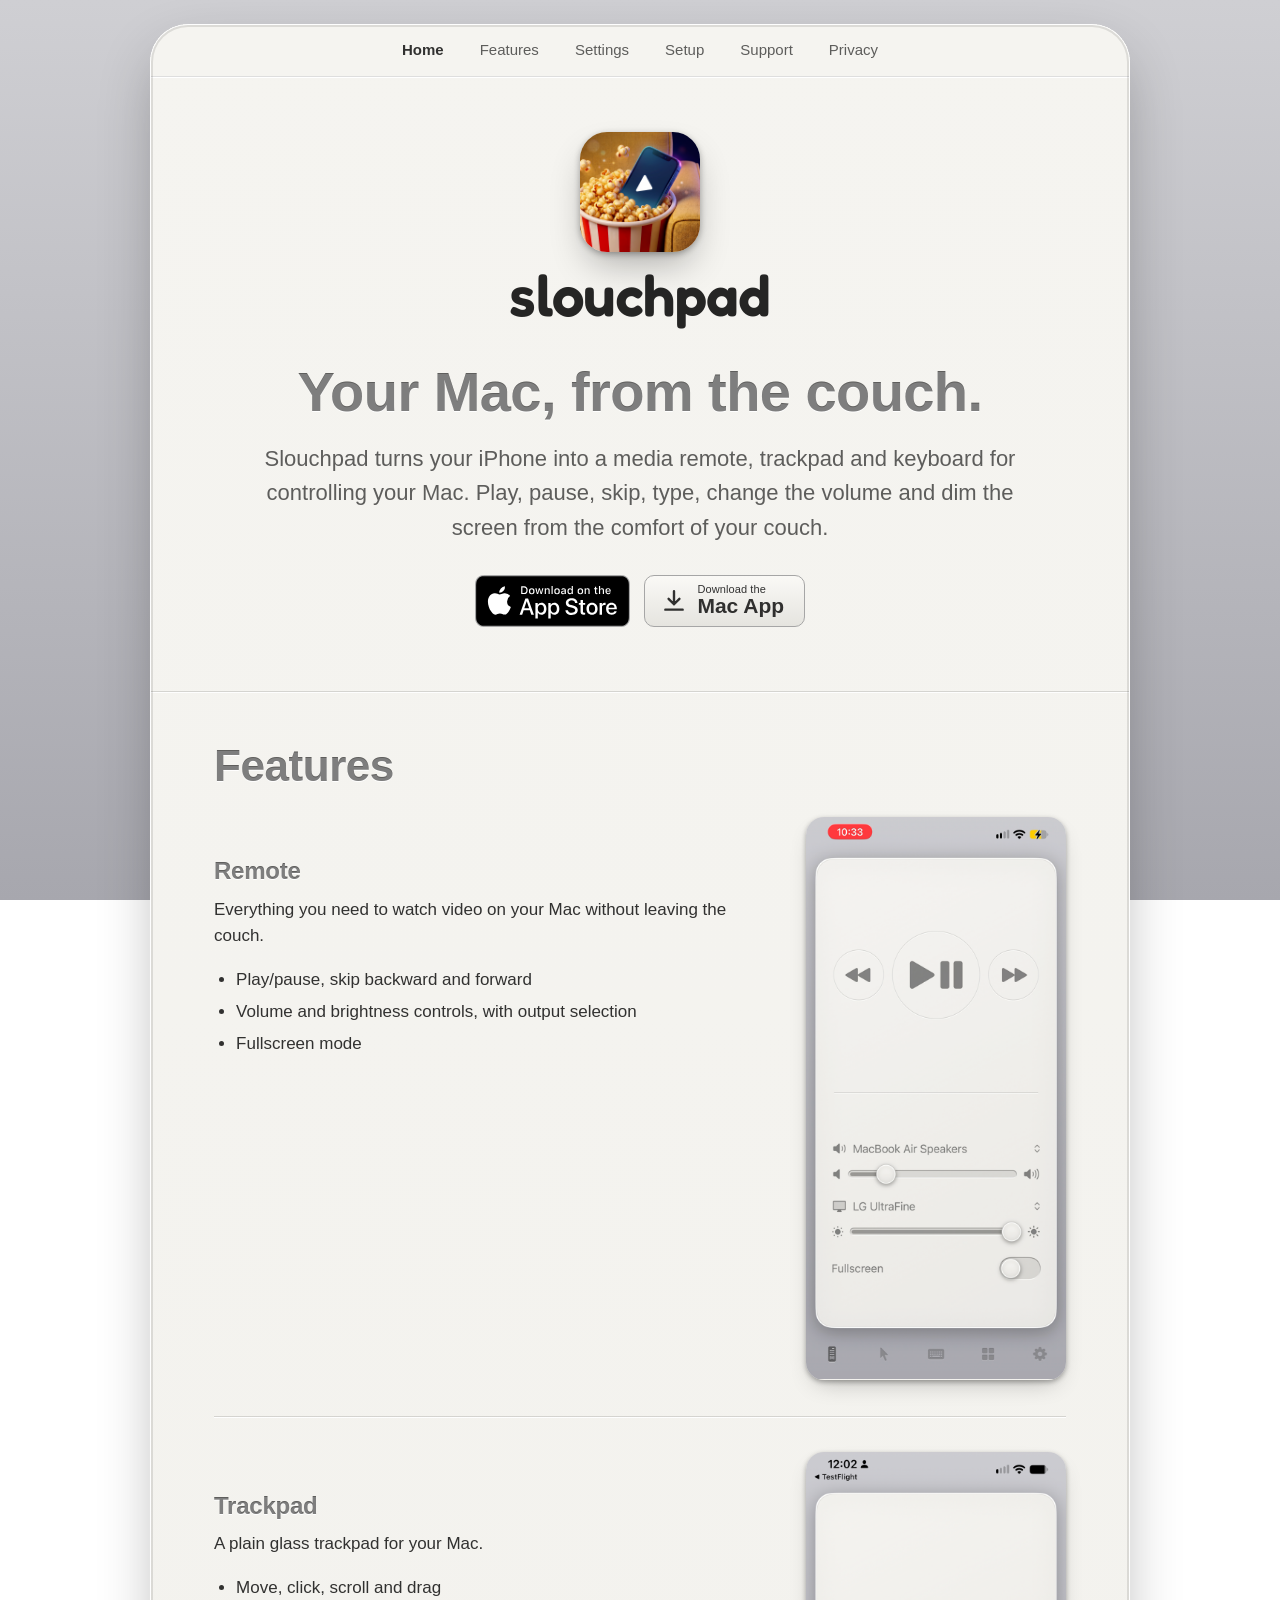
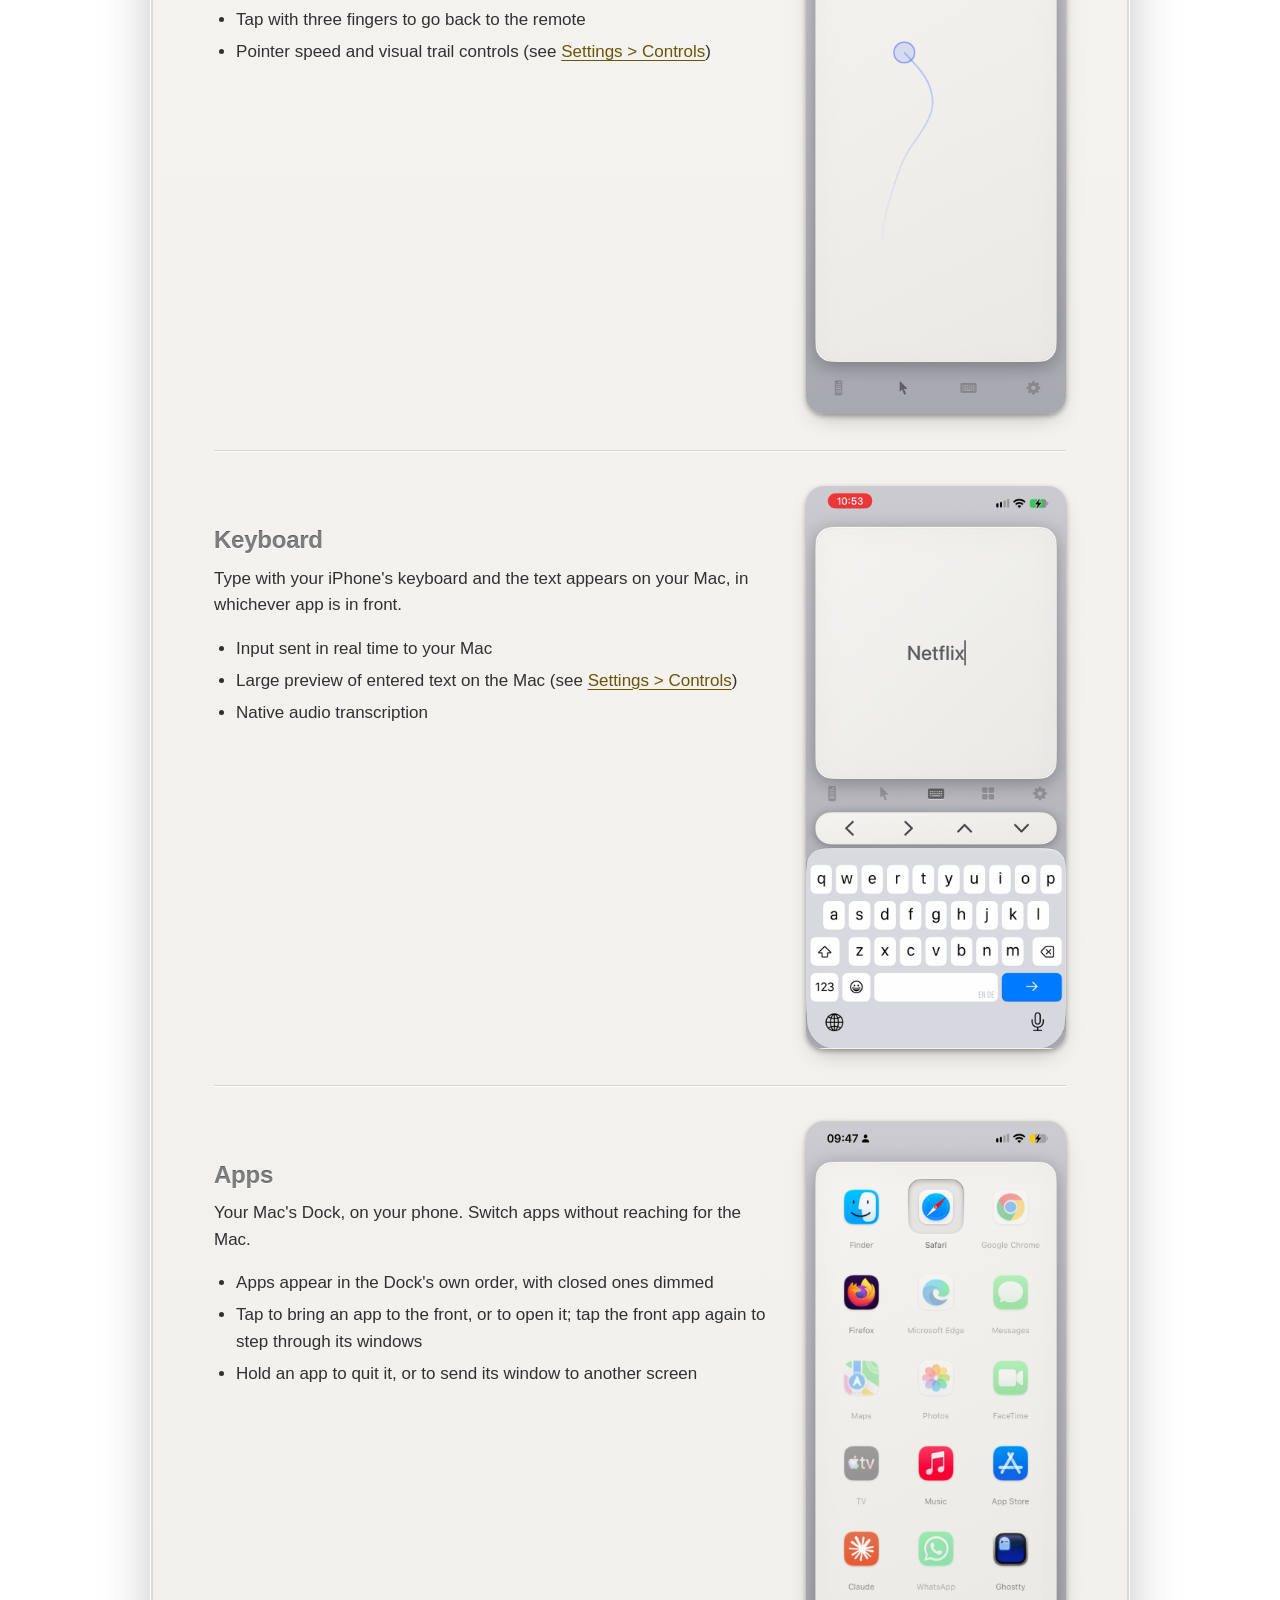
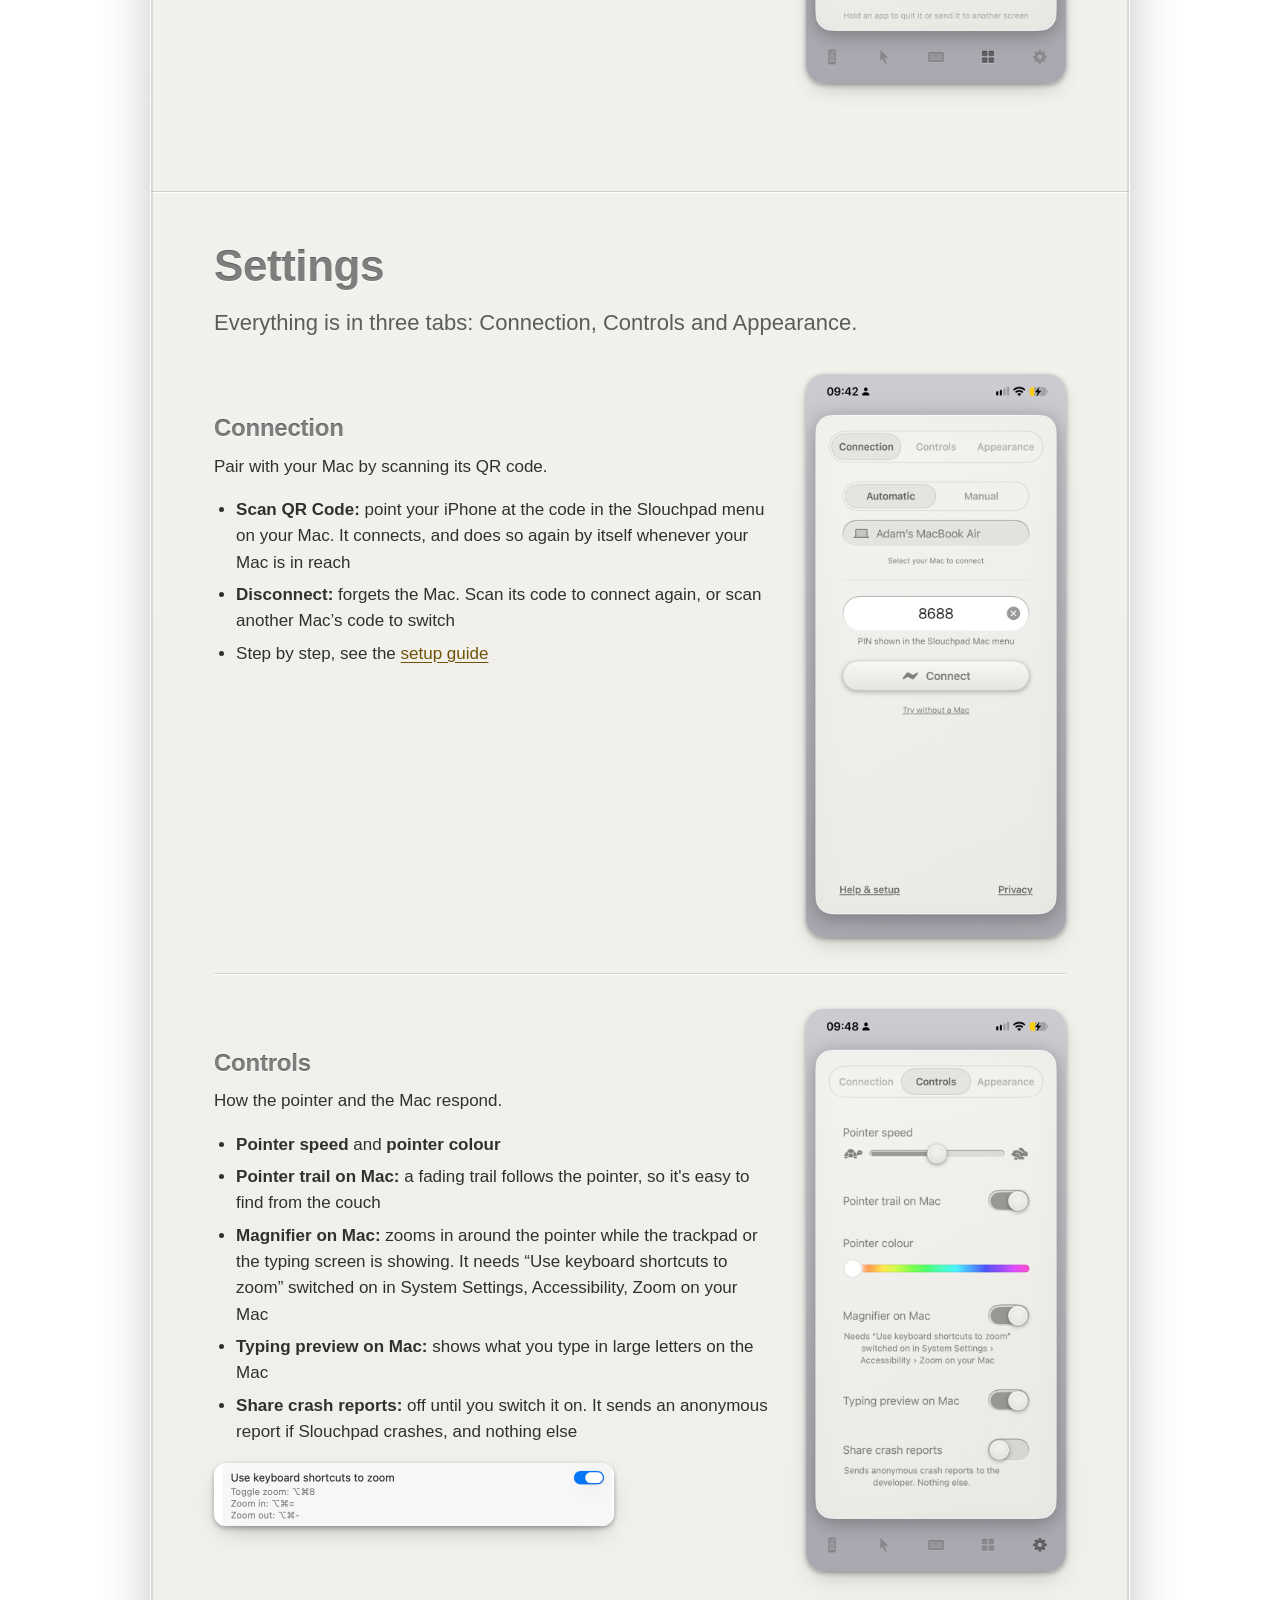
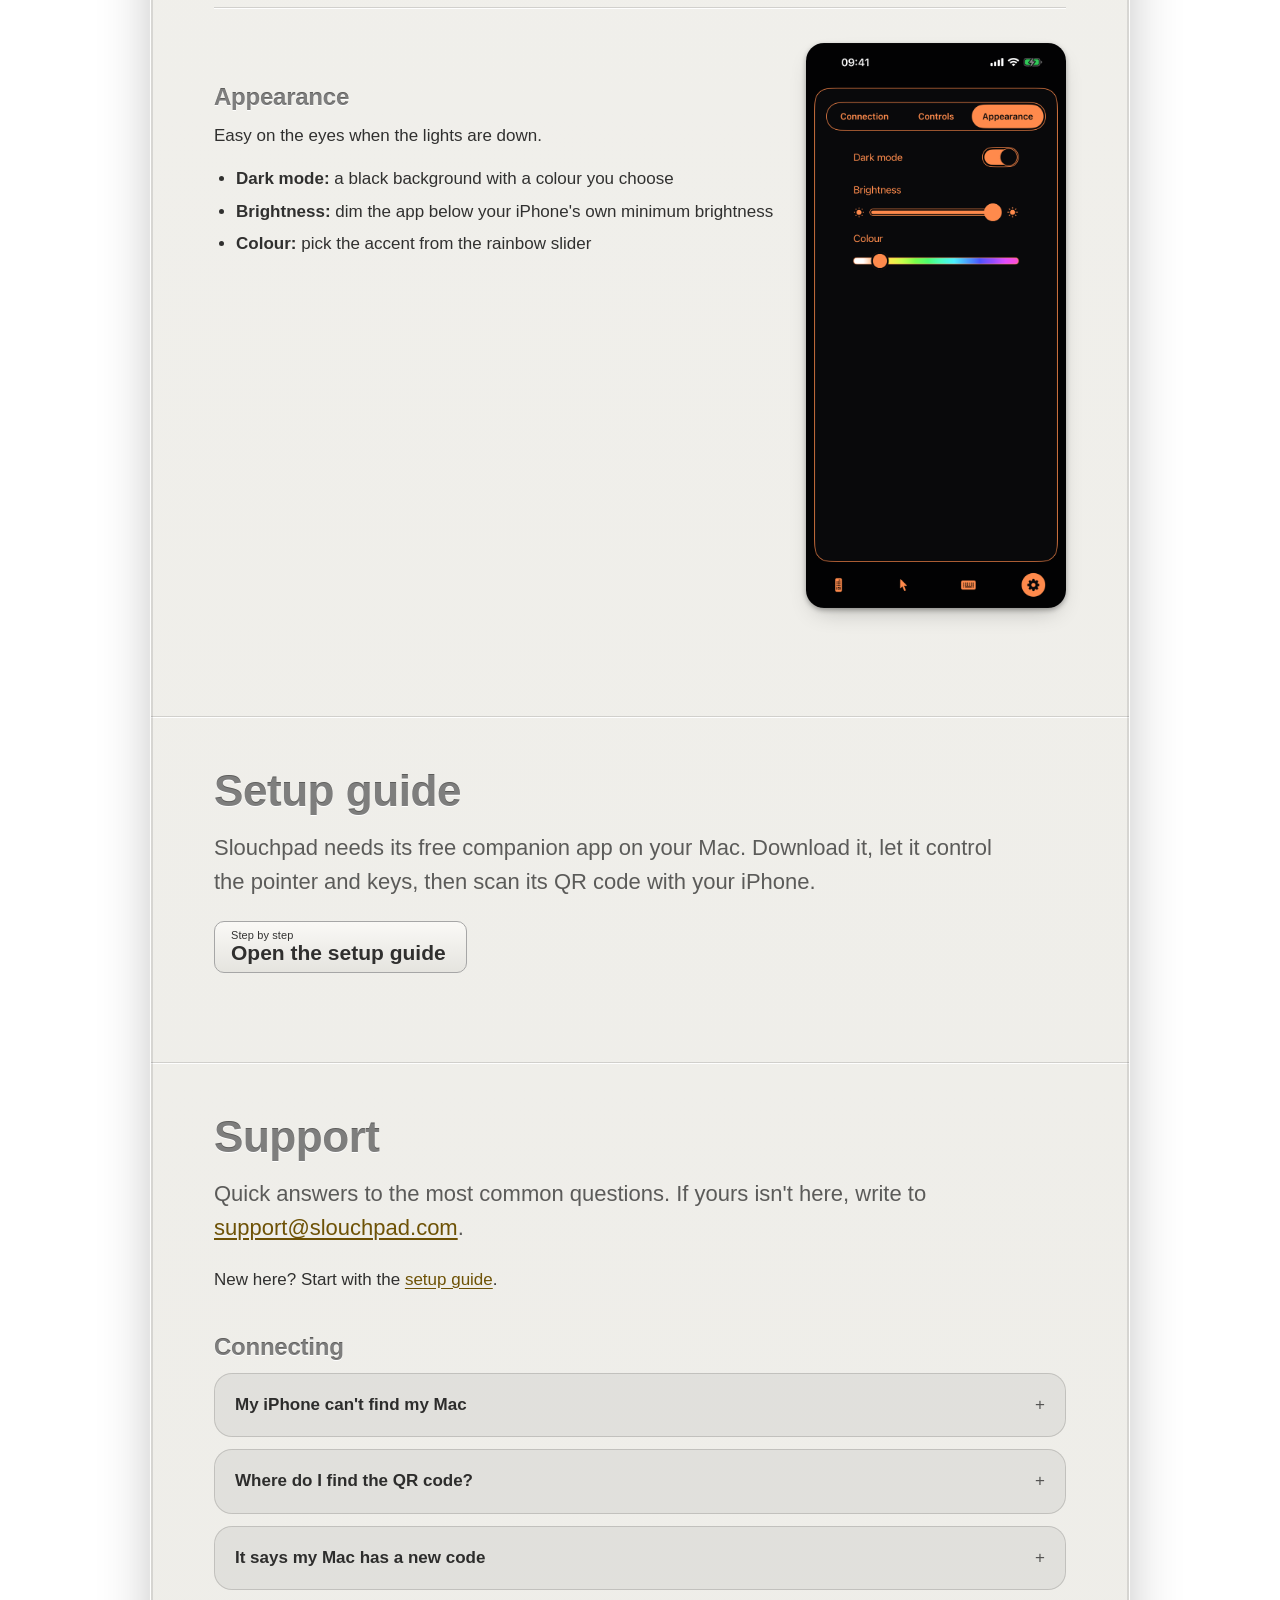
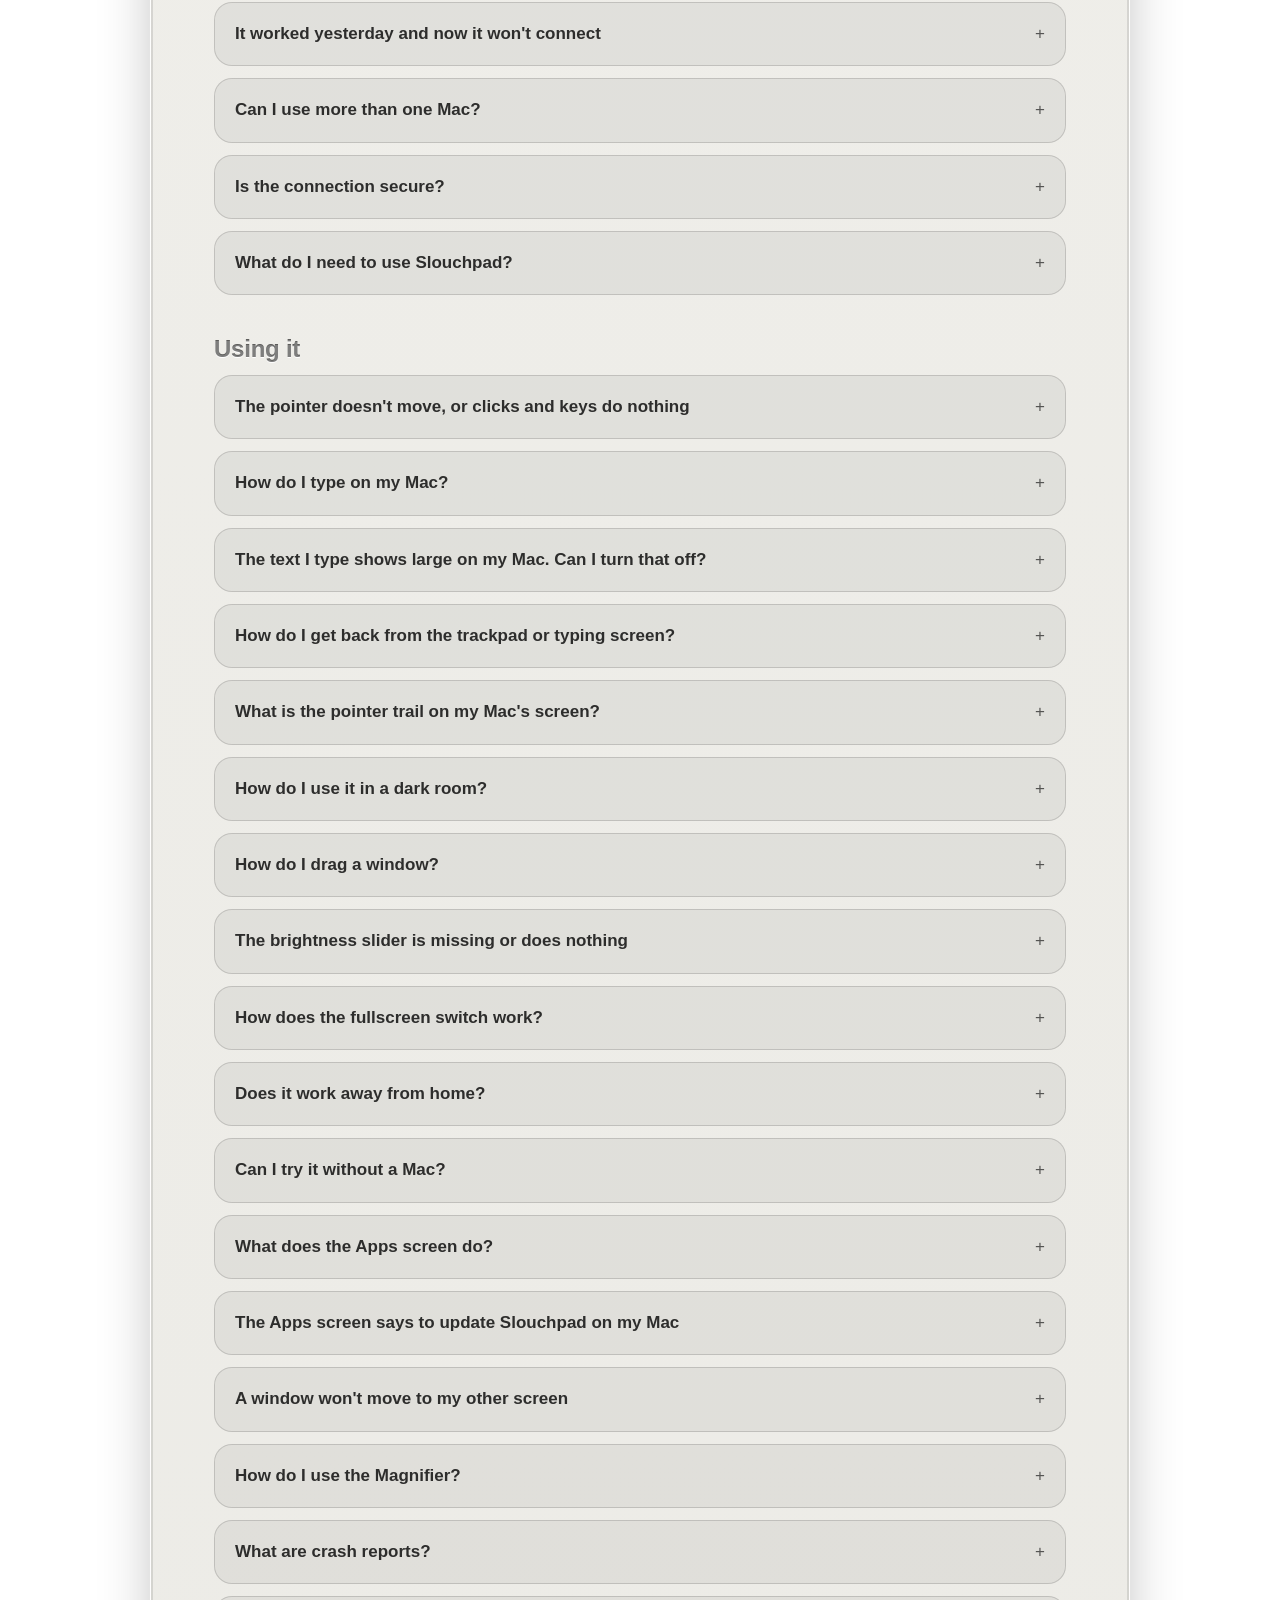
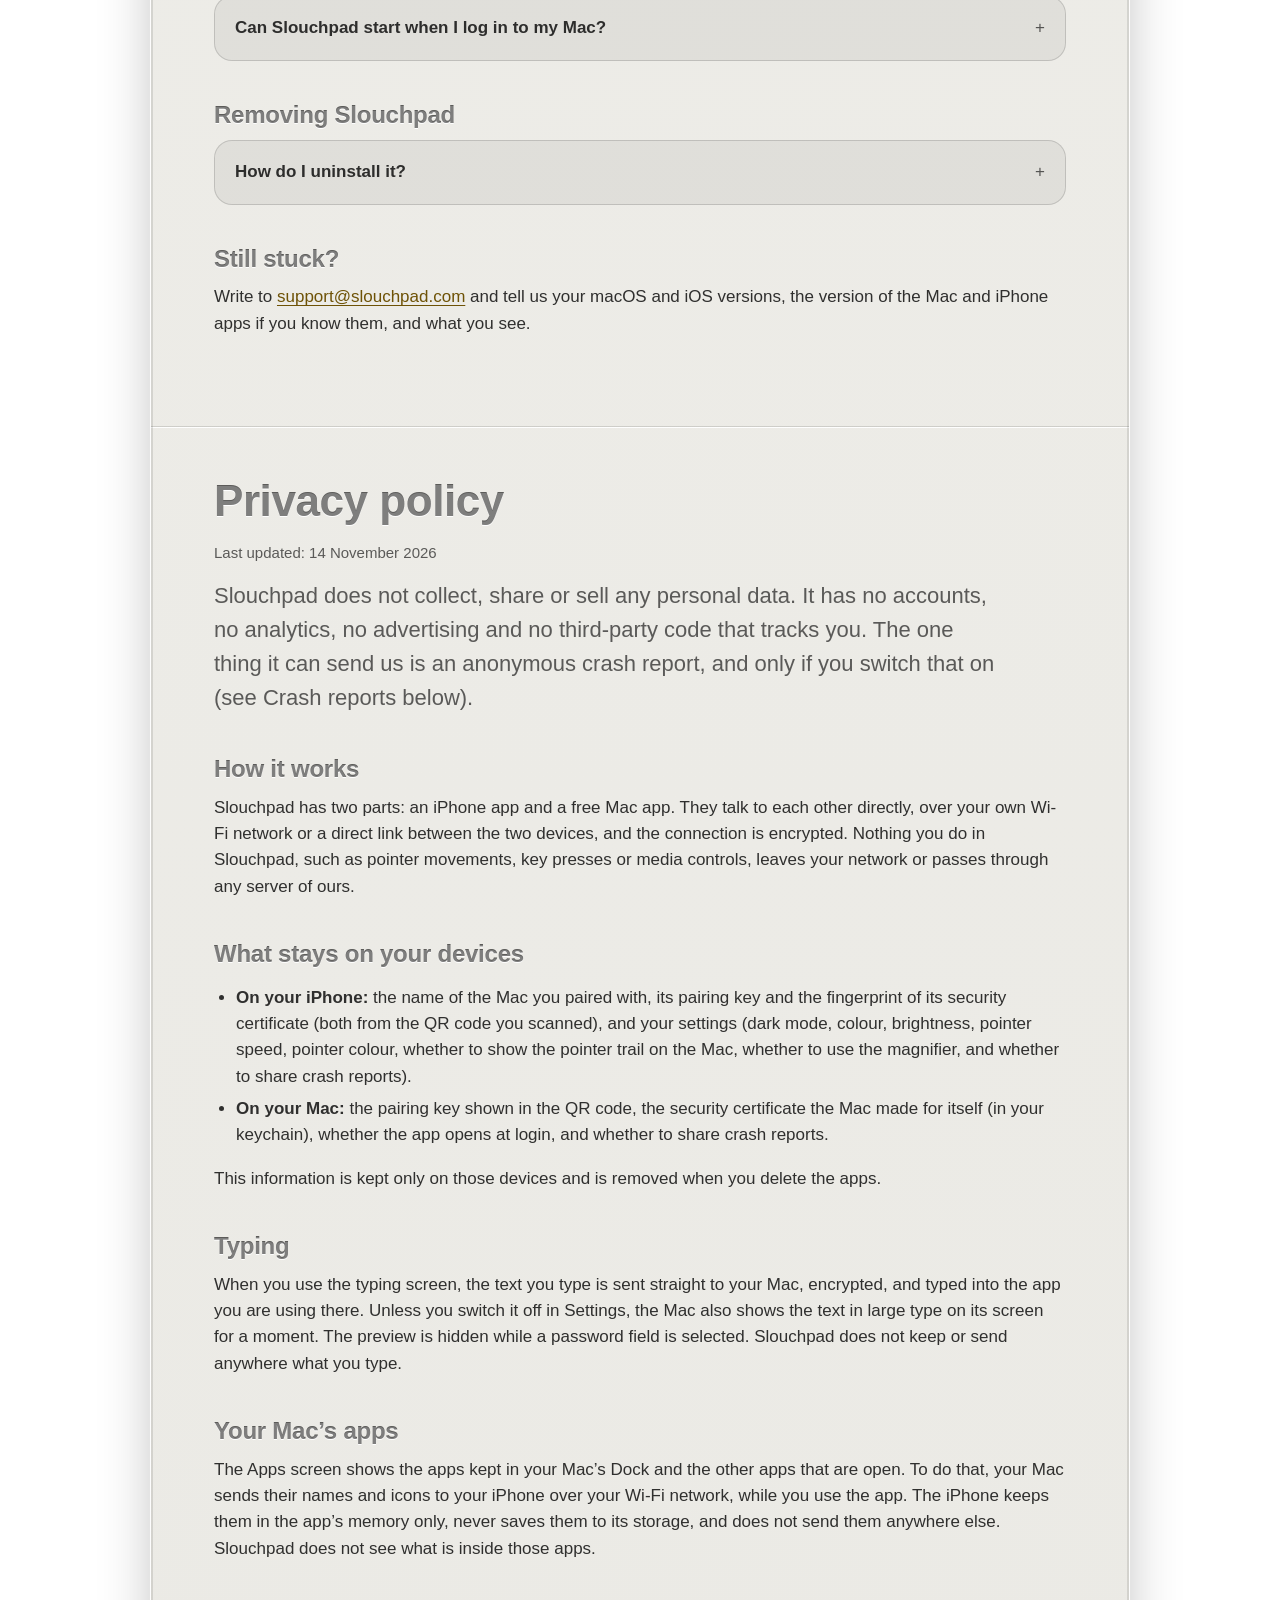
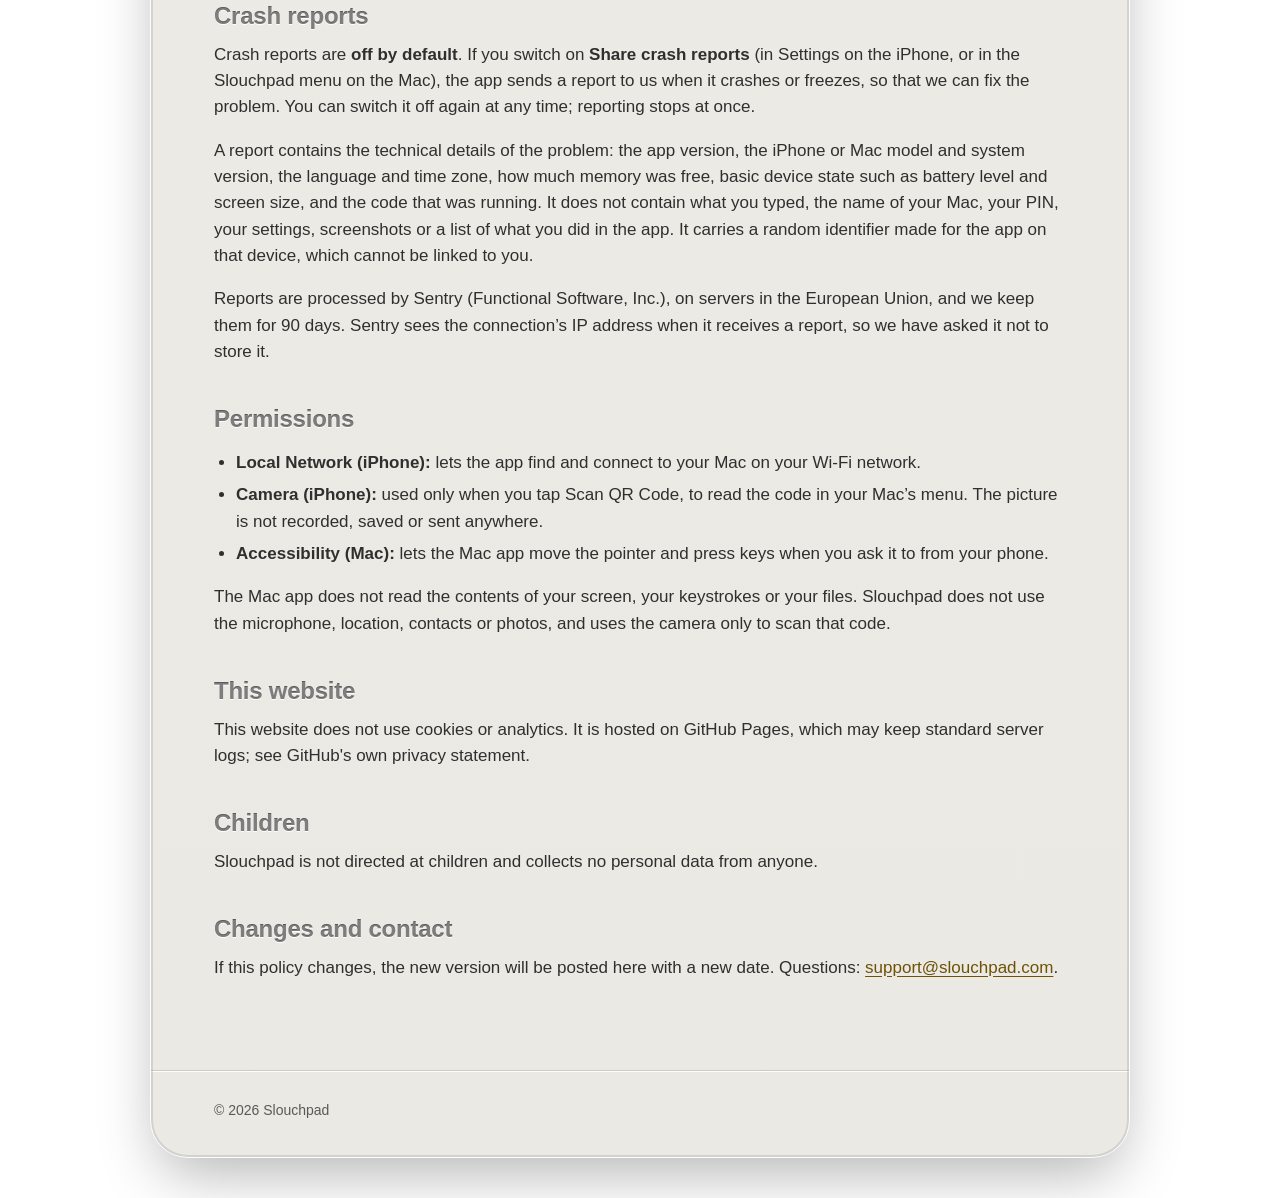
==== commit 56da1372: "Text for QR-code pairing: setup guide, Support answers and privacy policy (not for release until the" ====
--- a/index.html
+++ b/index.html
@@ -86,13 +86,13 @@
   <p class="lead" style="margin-left:0">Everything is in three tabs: Connection, Controls and Appearance.</p>
 <div class="features">
   <div class="feature">
-    <div class="feature-text"><h3 class="etched sub">Connection</h3><p>Which Mac to control, and the PIN that lets your iPhone in.</p>
-      <ul>
-        <li><strong>Automatic:</strong> your iPhone finds your Mac on the same Wi-Fi network; choose it from the list</li>
-        <li><strong>Manual:</strong> for networks where devices can't find each other, type the address shown in the Slouchpad menu on your Mac</li>
-        <li>Enter the PIN from the Slouchpad menu, then Connect. Step by step, see the <a href="/setup/">setup guide</a></li>
-      </ul></div>
-    <div class="feature-shot"><video src="/assets/screens/connection/connection-automatic.mp4" poster="/assets/screens/connection/connection-automatic.png" width="444" height="960" autoplay muted loop playsinline preload="metadata" aria-label="Connecting on Automatic: tap the PIN field, enter the PIN, choose your Mac, and the app shows it connected with a Disconnect button."></video></div>
+    <div class="feature-text"><h3 class="etched sub">Connection</h3><p>Pair with your Mac by scanning its QR code.</p>
+      <ul>
+        <li><strong>Scan QR Code:</strong> point your iPhone at the code in the Slouchpad menu on your Mac. It connects, and does so again by itself whenever your Mac is in reach</li>
+        <li><strong>Disconnect:</strong> forgets the Mac. Scan its code to connect again, or scan another Mac&rsquo;s code to switch</li>
+        <li>Step by step, see the <a href="/setup/">setup guide</a></li>
+      </ul></div>
+    <div class="feature-shot"><video src="/assets/screens/connection/connection-automatic.mp4" poster="/assets/screens/connection/connection-automatic.png" width="444" height="960" autoplay muted loop playsinline preload="metadata" aria-label="Scanning the QR code in the Mac's menu with the iPhone app, which then connects to the Mac."></video></div>
   </div>
   <div class="feature">
     <div class="feature-text"><h3 class="etched sub">Controls</h3><p>How the pointer and the Mac respond.</p>
@@ -120,7 +120,7 @@
 <hr class="rule">
 <section class="inner page guide" id="setup">
   <h2 class="etched title">Setup guide</h2>
-  <p class="lead" style="margin-left:0">Slouchpad needs its free companion app on your Mac. Download it, let it control the pointer and keys, then connect your iPhone with the PIN it shows.</p>
+  <p class="lead" style="margin-left:0">Slouchpad needs its free companion app on your Mac. Download it, let it control the pointer and keys, then scan its QR code with your iPhone.</p>
   <p><a class="button" href="/setup/"><span class="button-label"><small>Step by step</small><strong>Open the setup guide</strong></span></a></p>
 </section>
 <hr class="rule">
@@ -135,25 +135,33 @@
     <summary>My iPhone can't find my Mac</summary>
     <ul>
       <li>Check that both are on the <strong>same Wi-Fi network</strong>. Guest networks, some office networks and some hotel or student Wi-Fi stop devices seeing each other.</li>
-      <li>If your iPhone still can't see the Mac, <strong>connect by address</strong>: in the iPhone app open Settings &rarr; Connection, choose <em>Manual</em>, type the address shown in the Slouchpad menu on your Mac, enter the PIN and tap Connect.</li>
+      <li>If your iPhone still can't see the Mac, <strong>bring the two close together</strong> and make sure Wi-Fi is switched on on both. Slouchpad then connects directly, without the network. The pointer can be a little less smooth that way.</li>
       <li>Check the Slouchpad sofa icon is in your Mac's menu bar. If not, open Slouchpad from Applications.</li>
       <li>On your iPhone, open Settings &rarr; Privacy &amp; Security &rarr; Local Network and make sure Slouchpad is on.</li>
       <li>If you use a VPN on either device, try turning it off.</li>
       <li>If your Mac's firewall is on, allow incoming connections for Slouchpad in System Settings &rarr; Network &rarr; Firewall.</li>
-      <li>When nothing is found the app says so after a few seconds and offers <em>Try again</em>. If it says Local Network access is off, tap the link to open Settings and switch it on.</li>
+      <li>The app says what it is waiting for, and offers <em>Try again</em> after a failure. If it says Local Network access is off, tap Open Settings and switch it on.</li>
     </ul>
   </details>
   <details>
-    <summary>Where do I find the PIN?</summary>
-    <p>Click the Slouchpad icon in your Mac's menu bar. The PIN is shown at the top, with your Mac's address below it. Enter the PIN in the iPhone app and choose your Mac from the list (or, on Manual, type the address).</p>
-  </details>
-  <details>
-    <summary>It says "Too many wrong PINs"</summary>
-    <p>To stop anyone guessing your PIN, five wrong attempts in a row pause pairing for 30 seconds. Each further batch of five doubles the wait, up to an hour. After 20 wrong guesses in total, the Mac chooses a new PIN. Wait for the pause to end and enter the PIN from the Slouchpad menu. Choose <em>New PIN</em> there at any time to change it.</p>
+    <summary>Where do I find the QR code?</summary>
+    <p>Click the Slouchpad icon in your Mac's menu bar. The QR code is shown there. In the iPhone app tap <em>Scan QR Code</em> and point the camera at it, or open the iPhone's Camera app and point it at the code. If you can't scan, choose <em>Copy link instead</em> in the menu, send the link to your iPhone in a message and open it there.</p>
+  </details>
+  <details>
+    <summary>It says my Mac has a new code</summary>
+    <p>The code changes when you choose <em>New code</em> in the Slouchpad menu, and the old one stops working. Scan the new one. The iPhone also asks you to scan again if you reinstalled Slouchpad on the Mac, because the Mac then has a new security certificate.</p>
   </details>
   <details>
     <summary>It worked yesterday and now it won't connect</summary>
-    <p>Your Mac's PIN may have changed, or the Mac may be asleep or on a different network. Check the PIN in the Slouchpad menu, then open Settings in the iPhone app and enter it again. If you connect by address, your router may have given the Mac a new address: copy it again from the Slouchpad menu.</p>
+    <p>The Mac may be asleep, switched off, or on a different network, or Slouchpad may not be running on it. Open the iPhone app: it says what it is waiting for, and connects by itself as soon as your Mac is in reach. If it says the Mac has a new code or a different certificate, scan the code again.</p>
+  </details>
+  <details>
+    <summary>Can I use more than one Mac?</summary>
+    <p>The iPhone is paired with one Mac at a time. To switch, scan the other Mac's code. <em>Disconnect</em> on the Connection tab forgets the Mac, and you scan its code to connect again.</p>
+  </details>
+  <details>
+    <summary>Is the connection secure?</summary>
+    <p>Yes. Everything between your iPhone and your Mac, including what you type, is encrypted. Your iPhone only connects to the Mac whose code you scanned, and only a phone that has scanned the code can connect. If anyone could see your Mac's screen they could see the code, so choose <em>New code</em> in the menu if that matters.</p>
   </details>
 
   <details>
@@ -164,7 +172,7 @@
   <h3 class="etched sub">Using it</h3>
   <details id="accessibility">
     <summary>The pointer doesn't move, or clicks and keys do nothing</summary>
-    <p>Slouchpad needs the Accessibility permission to act as a mouse and keyboard. On your Mac open System Settings &rarr; Privacy &amp; Security &rarr; Accessibility and switch Slouchpad on. The Slouchpad menu has a button that takes you there. After you allow it, the iPhone app updates within a few seconds.</p>
+    <p>Slouchpad needs the Accessibility permission to act as a mouse and keyboard. Until it has it, the iPhone app shows <em>One more step</em>. Click the Slouchpad icon in your Mac's menu bar: its button takes you to System Settings &rarr; Privacy &amp; Security &rarr; Accessibility, where you switch Slouchpad on. The iPhone app carries on by itself within a few seconds.</p>
   </details>
   <details>
     <summary>How do I type on my Mac?</summary>
@@ -250,21 +258,21 @@
 
 <section class="inner page guide" id="privacy">
   <h2 class="etched title">Privacy policy</h2>
-  <p class="meta">Last updated: 9 November 2026</p>
+  <p class="meta">Last updated: 14 November 2026</p>
   <p class="lead" style="margin-left:0">Slouchpad does not collect, share or sell any personal data. It has no accounts, no analytics, no advertising and no third-party code that tracks you. The one thing it can send us is an anonymous crash report, and only if you switch that on (see Crash reports below).</p>
 
   <h3 class="etched sub">How it works</h3>
-  <p>Slouchpad has two parts: an iPhone app and a free Mac app. They talk to each other directly over your own Wi-Fi network. Nothing you do in Slouchpad, such as pointer movements, key presses or media controls, leaves your network or passes through any server of ours.</p>
+  <p>Slouchpad has two parts: an iPhone app and a free Mac app. They talk to each other directly, over your own Wi-Fi network or a direct link between the two devices, and the connection is encrypted. Nothing you do in Slouchpad, such as pointer movements, key presses or media controls, leaves your network or passes through any server of ours.</p>
 
   <h3 class="etched sub">What stays on your devices</h3>
   <ul>
-    <li><strong>On your iPhone:</strong> the PIN you entered, the name of the Mac you last connected to, the address you typed if you connected to your Mac by its address, and your settings (dark mode, colour, brightness, pointer speed, pointer colour, whether to show the pointer trail on the Mac, whether to use the magnifier, and whether to share crash reports).</li>
-    <li><strong>On your Mac:</strong> the pairing PIN, whether the app opens at login, and whether to share crash reports.</li>
+    <li><strong>On your iPhone:</strong> the name of the Mac you paired with, its pairing key and the fingerprint of its security certificate (both from the QR code you scanned), and your settings (dark mode, colour, brightness, pointer speed, pointer colour, whether to show the pointer trail on the Mac, whether to use the magnifier, and whether to share crash reports).</li>
+    <li><strong>On your Mac:</strong> the pairing key shown in the QR code, the security certificate the Mac made for itself (in your keychain), whether the app opens at login, and whether to share crash reports.</li>
   </ul>
   <p>This information is kept only on those devices and is removed when you delete the apps.</p>
 
   <h3 class="etched sub">Typing</h3>
-  <p>When you use the typing screen, the text you type is sent straight to your Mac over your Wi-Fi network and typed into the app you are using there. Unless you switch it off in Settings, the Mac also shows the text in large type on its screen for a moment. The preview is hidden while a password field is selected. Slouchpad does not keep or send anywhere what you type.</p>
+  <p>When you use the typing screen, the text you type is sent straight to your Mac, encrypted, and typed into the app you are using there. Unless you switch it off in Settings, the Mac also shows the text in large type on its screen for a moment. The preview is hidden while a password field is selected. Slouchpad does not keep or send anywhere what you type.</p>
 
   <h3 class="etched sub">Your Mac&rsquo;s apps</h3>
   <p>The Apps screen shows the apps kept in your Mac&rsquo;s Dock and the other apps that are open. To do that, your Mac sends their names and icons to your iPhone over your Wi-Fi network, while you use the app. The iPhone keeps them in the app&rsquo;s memory only, never saves them to its storage, and does not send them anywhere else. Slouchpad does not see what is inside those apps.</p>
@@ -277,9 +285,10 @@
   <h3 class="etched sub">Permissions</h3>
   <ul>
     <li><strong>Local Network (iPhone):</strong> lets the app find and connect to your Mac on your Wi-Fi network.</li>
+    <li><strong>Camera (iPhone):</strong> used only when you tap Scan QR Code, to read the code in your Mac&rsquo;s menu. The picture is not recorded, saved or sent anywhere.</li>
     <li><strong>Accessibility (Mac):</strong> lets the Mac app move the pointer and press keys when you ask it to from your phone.</li>
   </ul>
-  <p>The Mac app does not read the contents of your screen, your keystrokes or your files. Slouchpad does not use the microphone, camera, location, contacts or photos.</p>
+  <p>The Mac app does not read the contents of your screen, your keystrokes or your files. Slouchpad does not use the microphone, location, contacts or photos, and uses the camera only to scan that code.</p>
 
   <h3 class="etched sub">This website</h3>
   <p>This website does not use cookies or analytics. It is hosted on GitHub Pages, which may keep standard server logs; see GitHub's own privacy statement.</p>
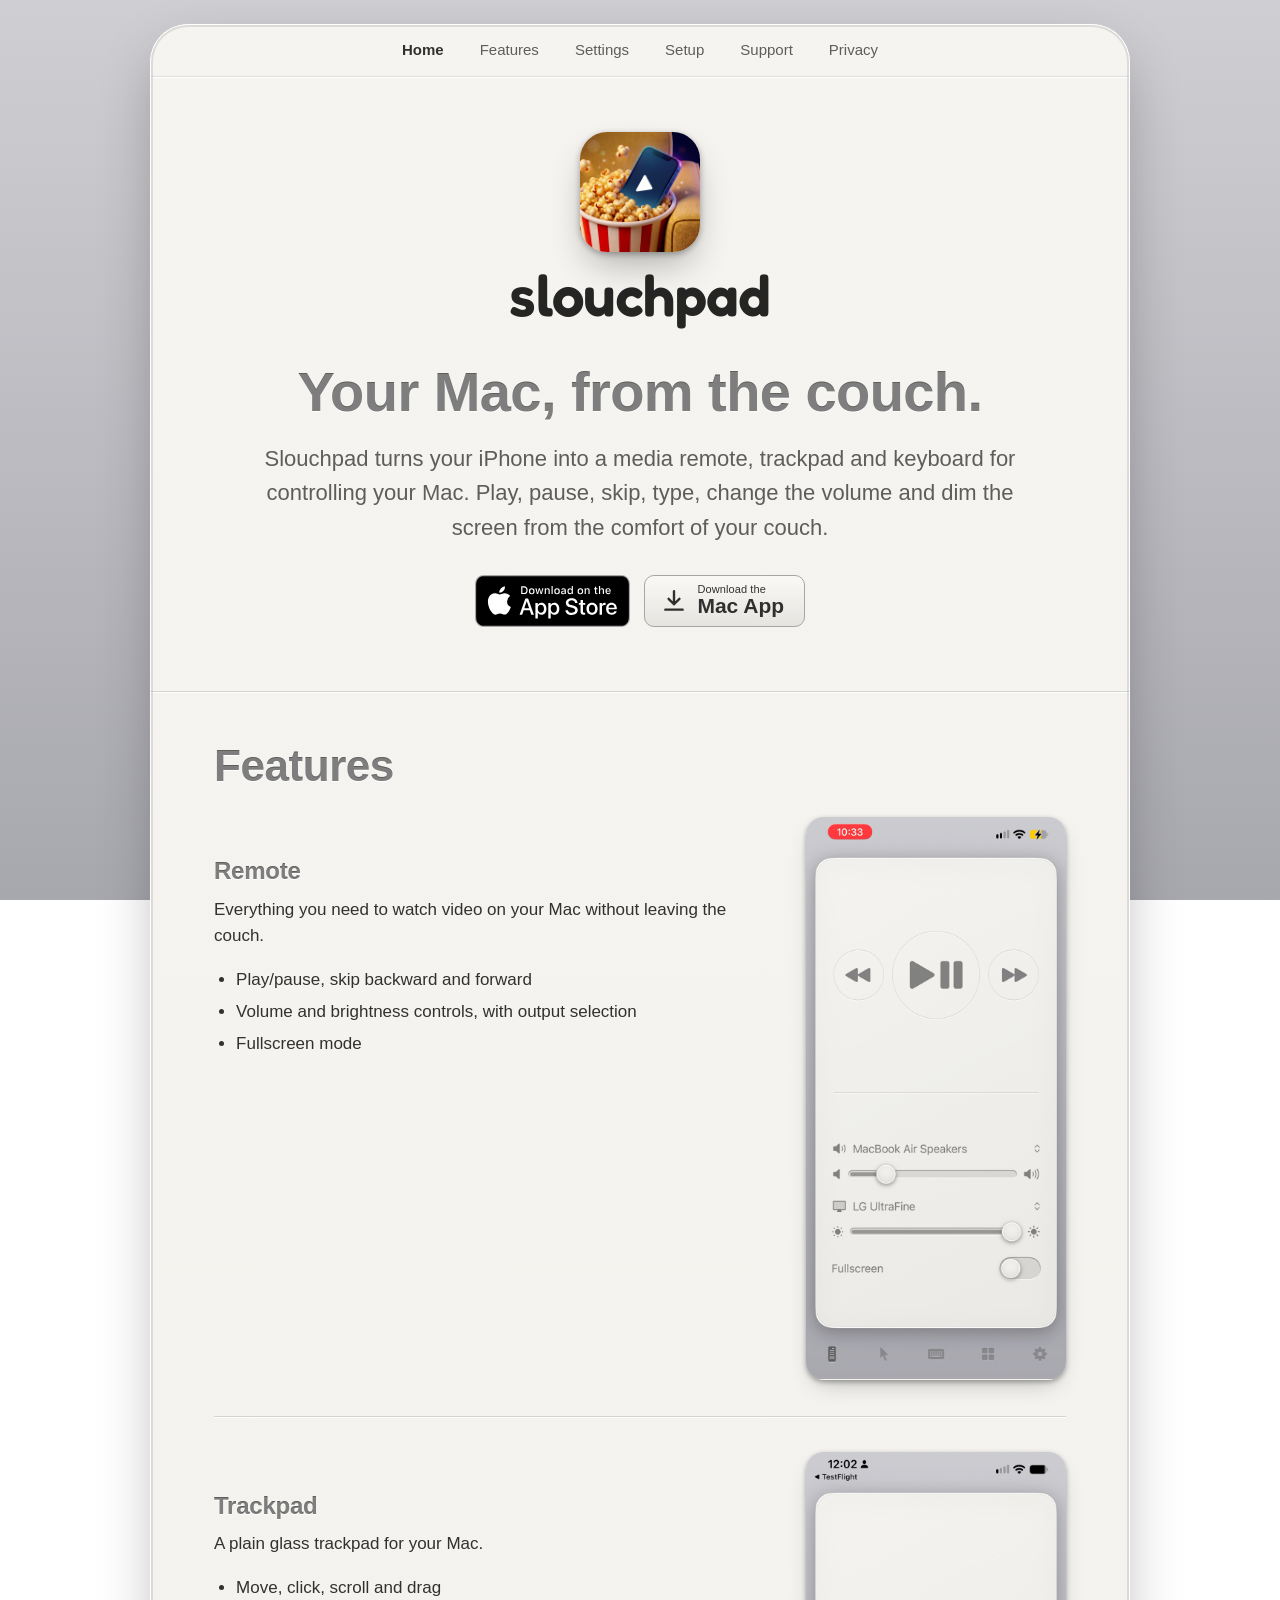
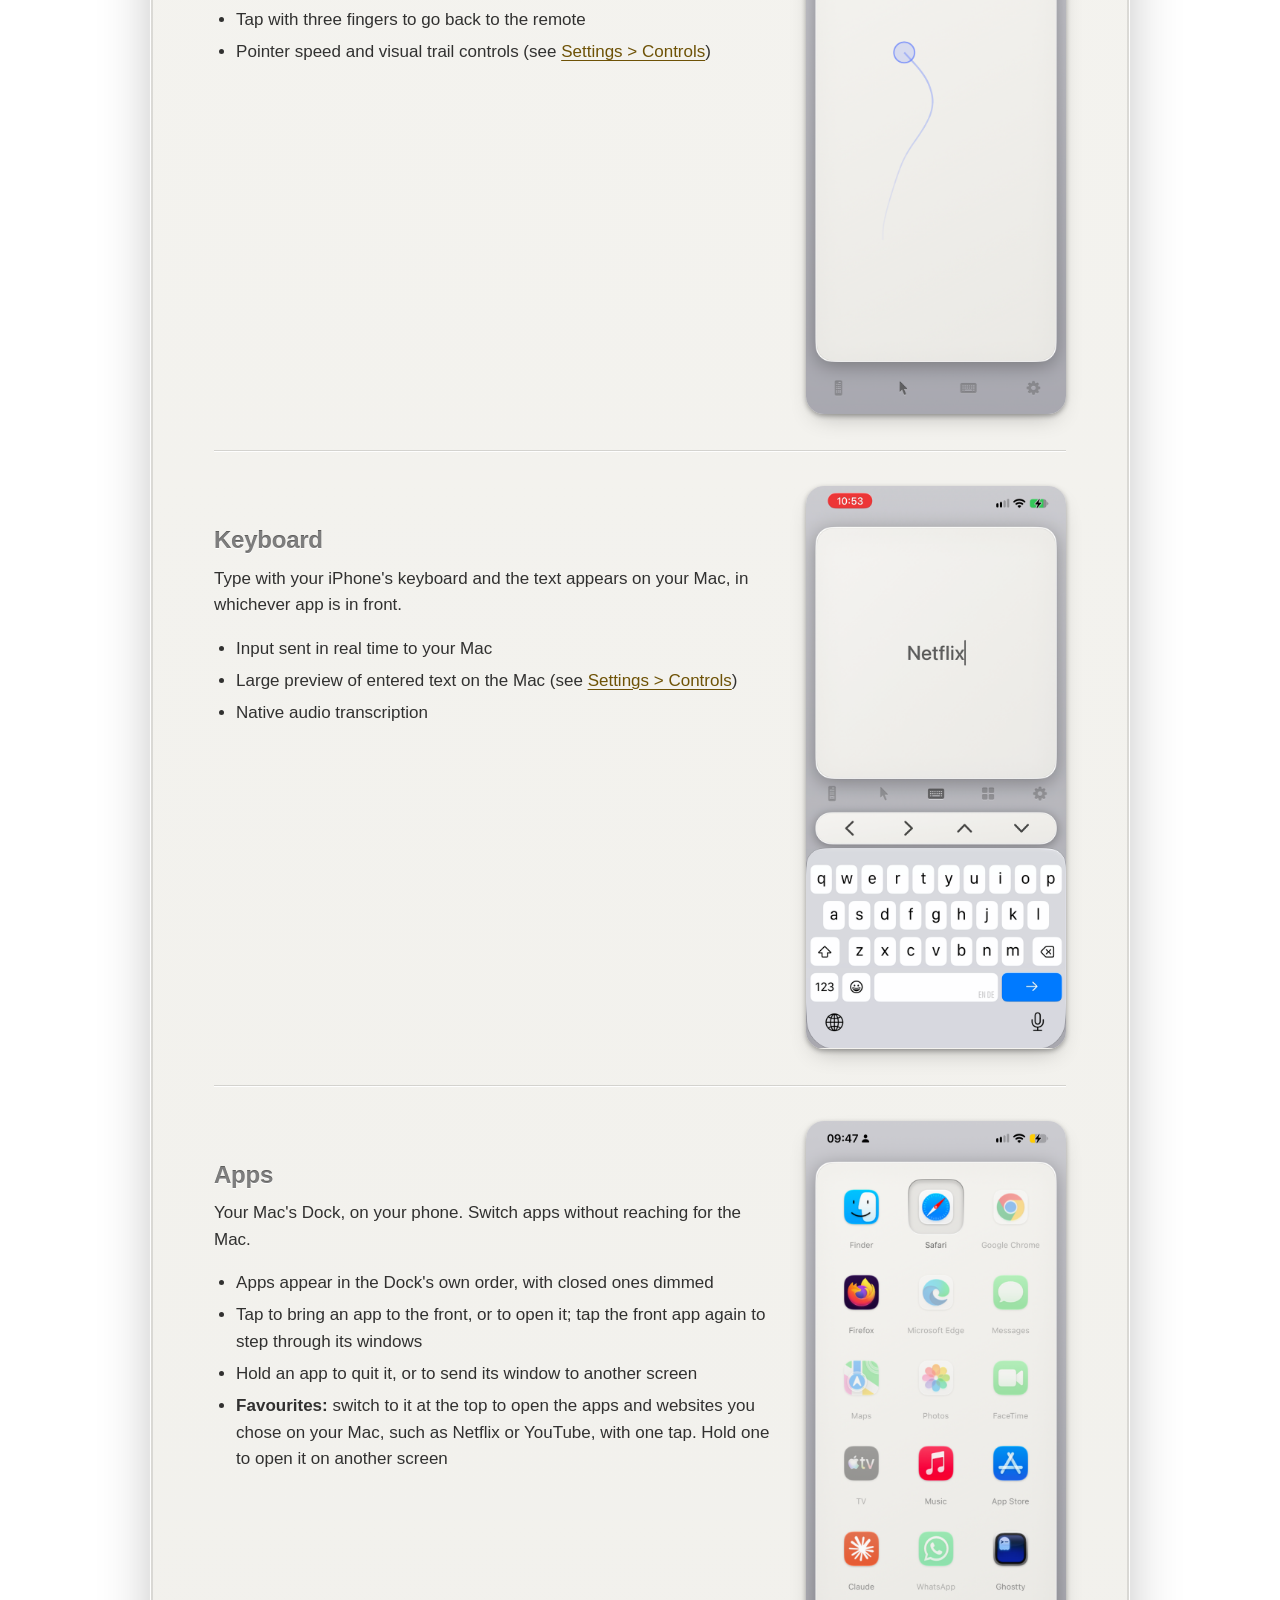
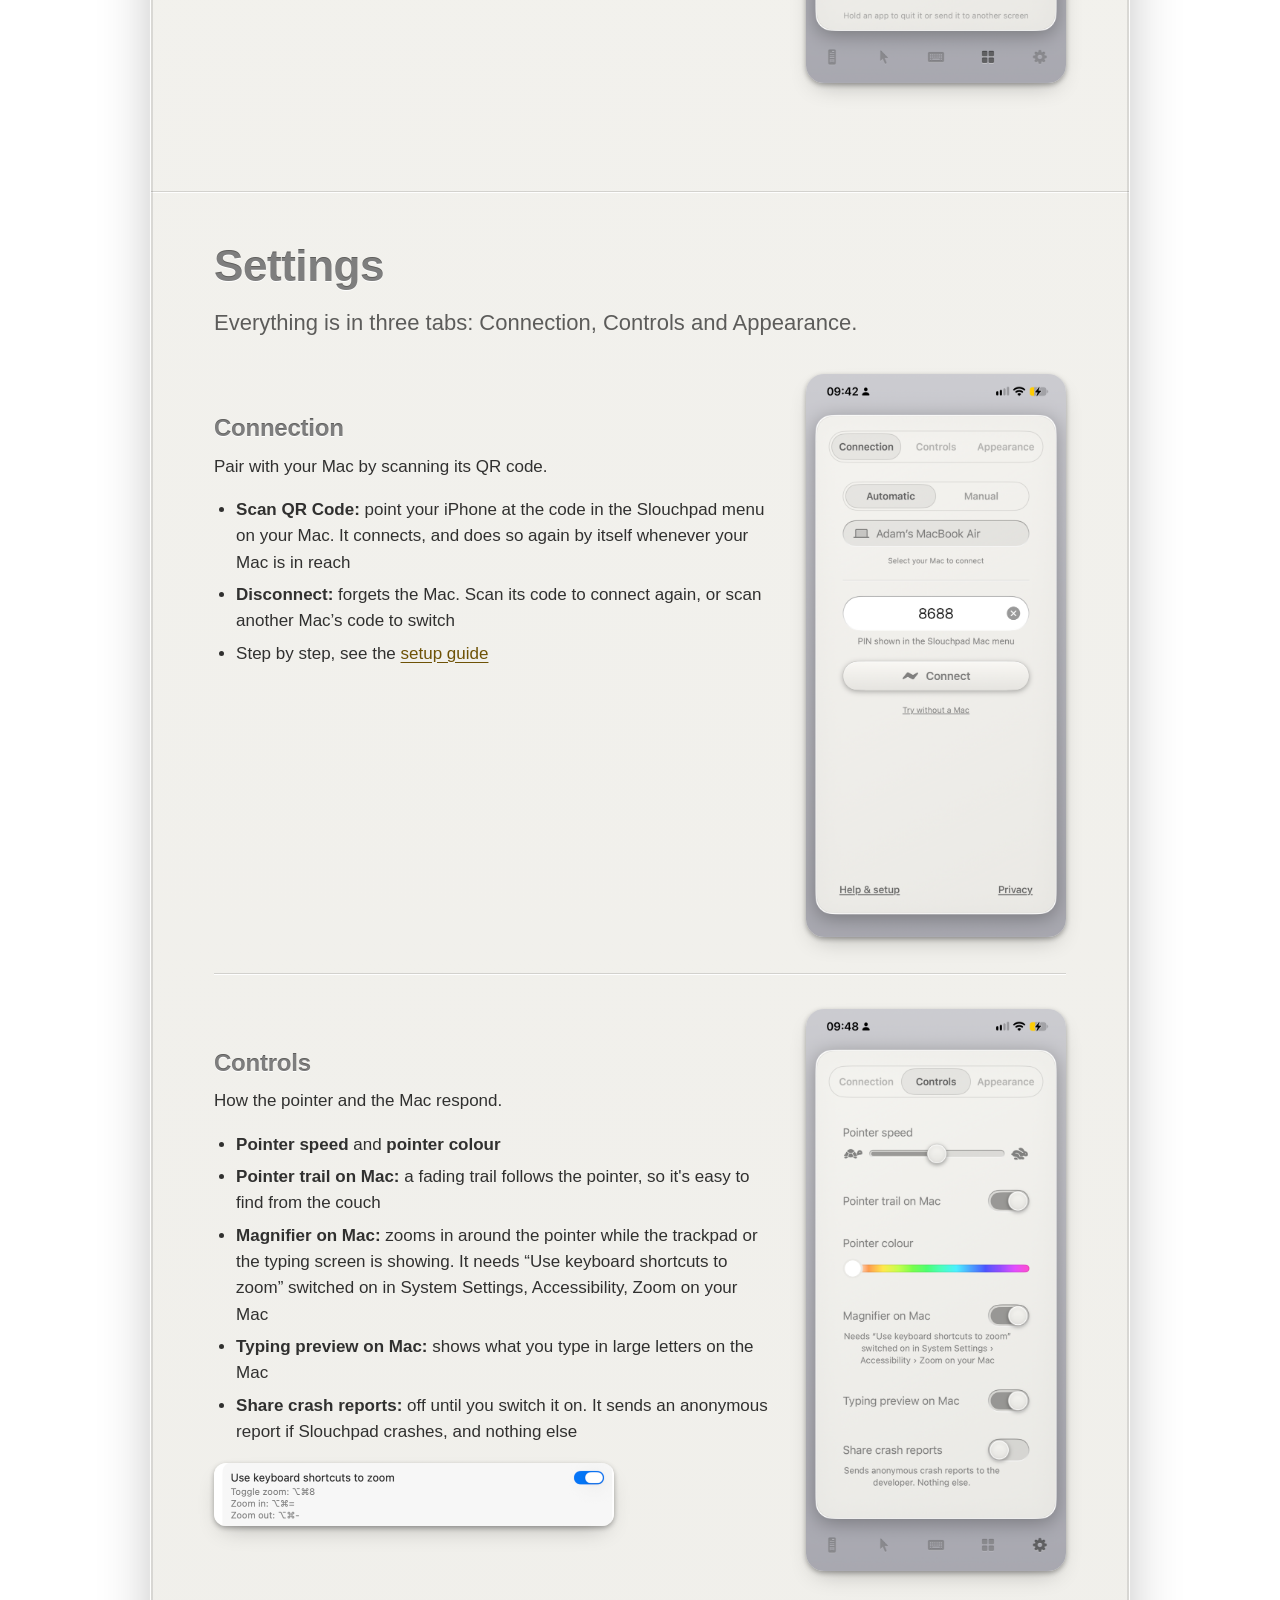
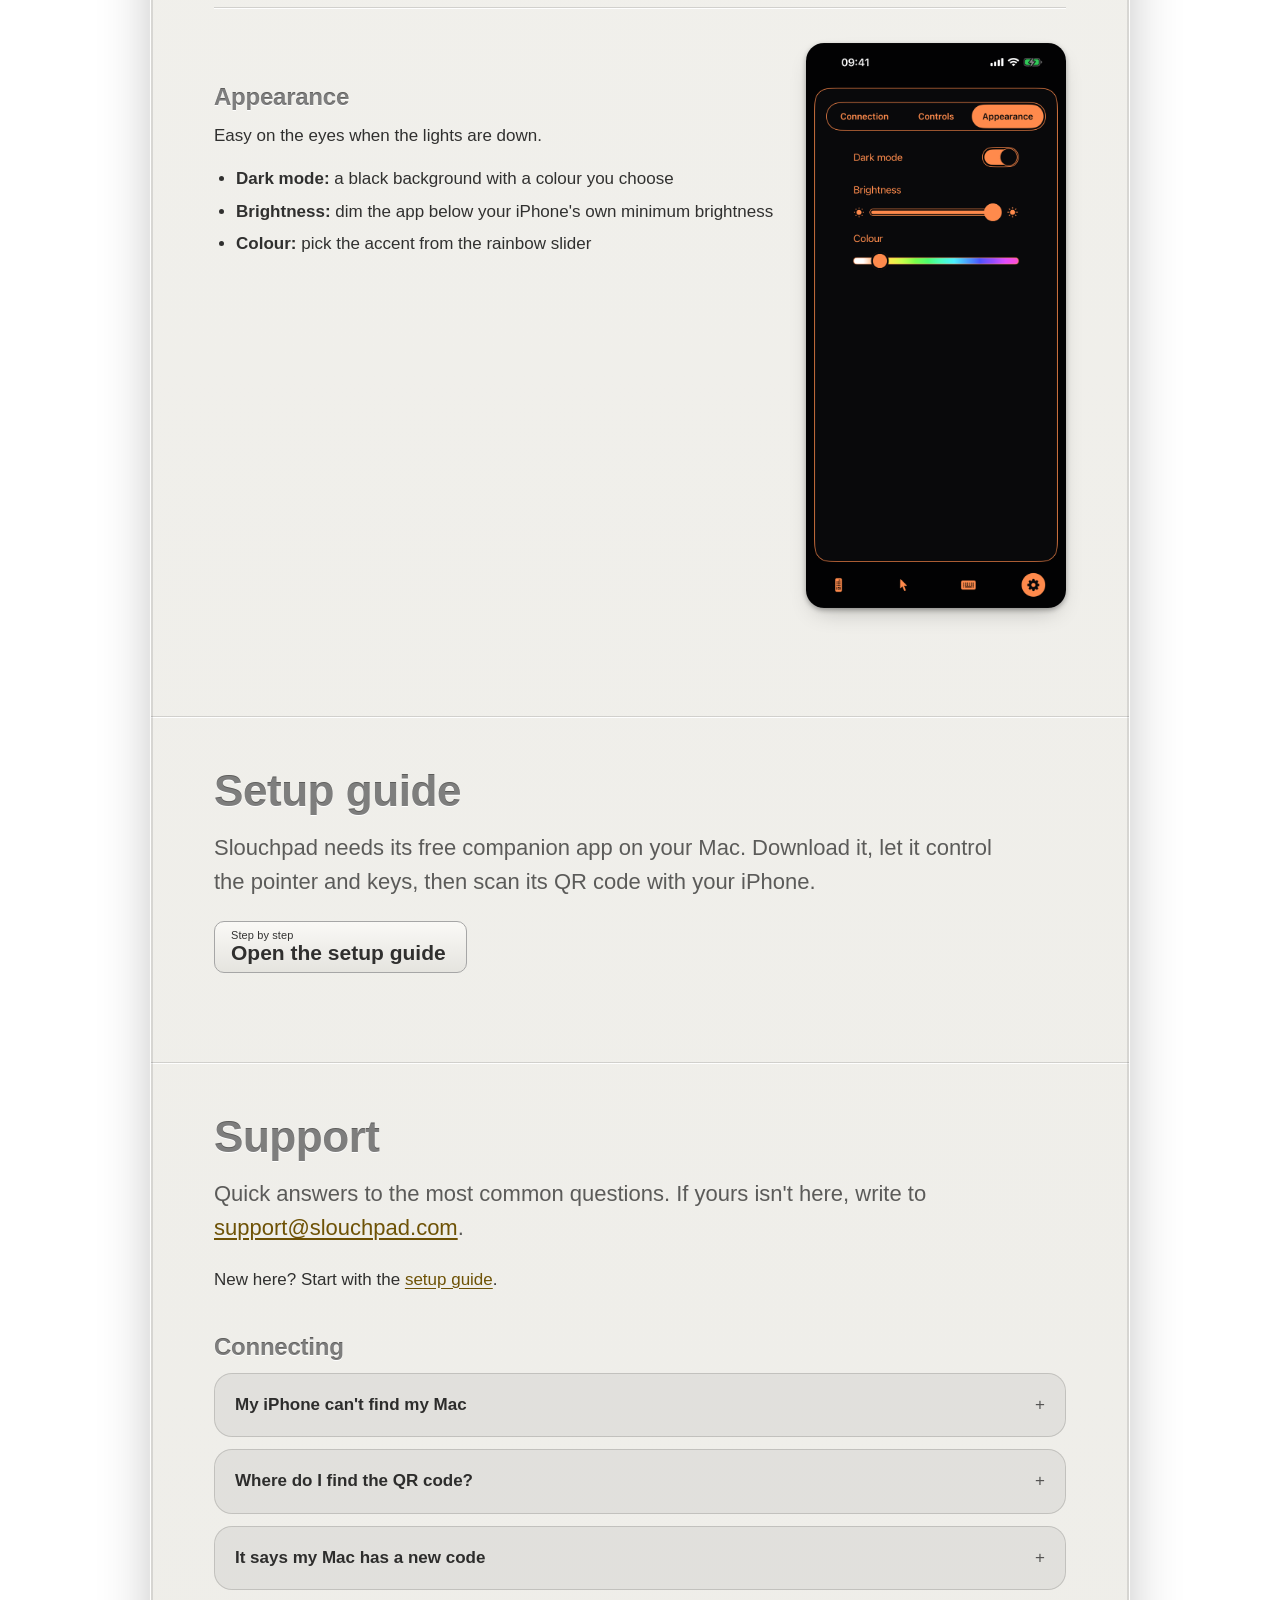
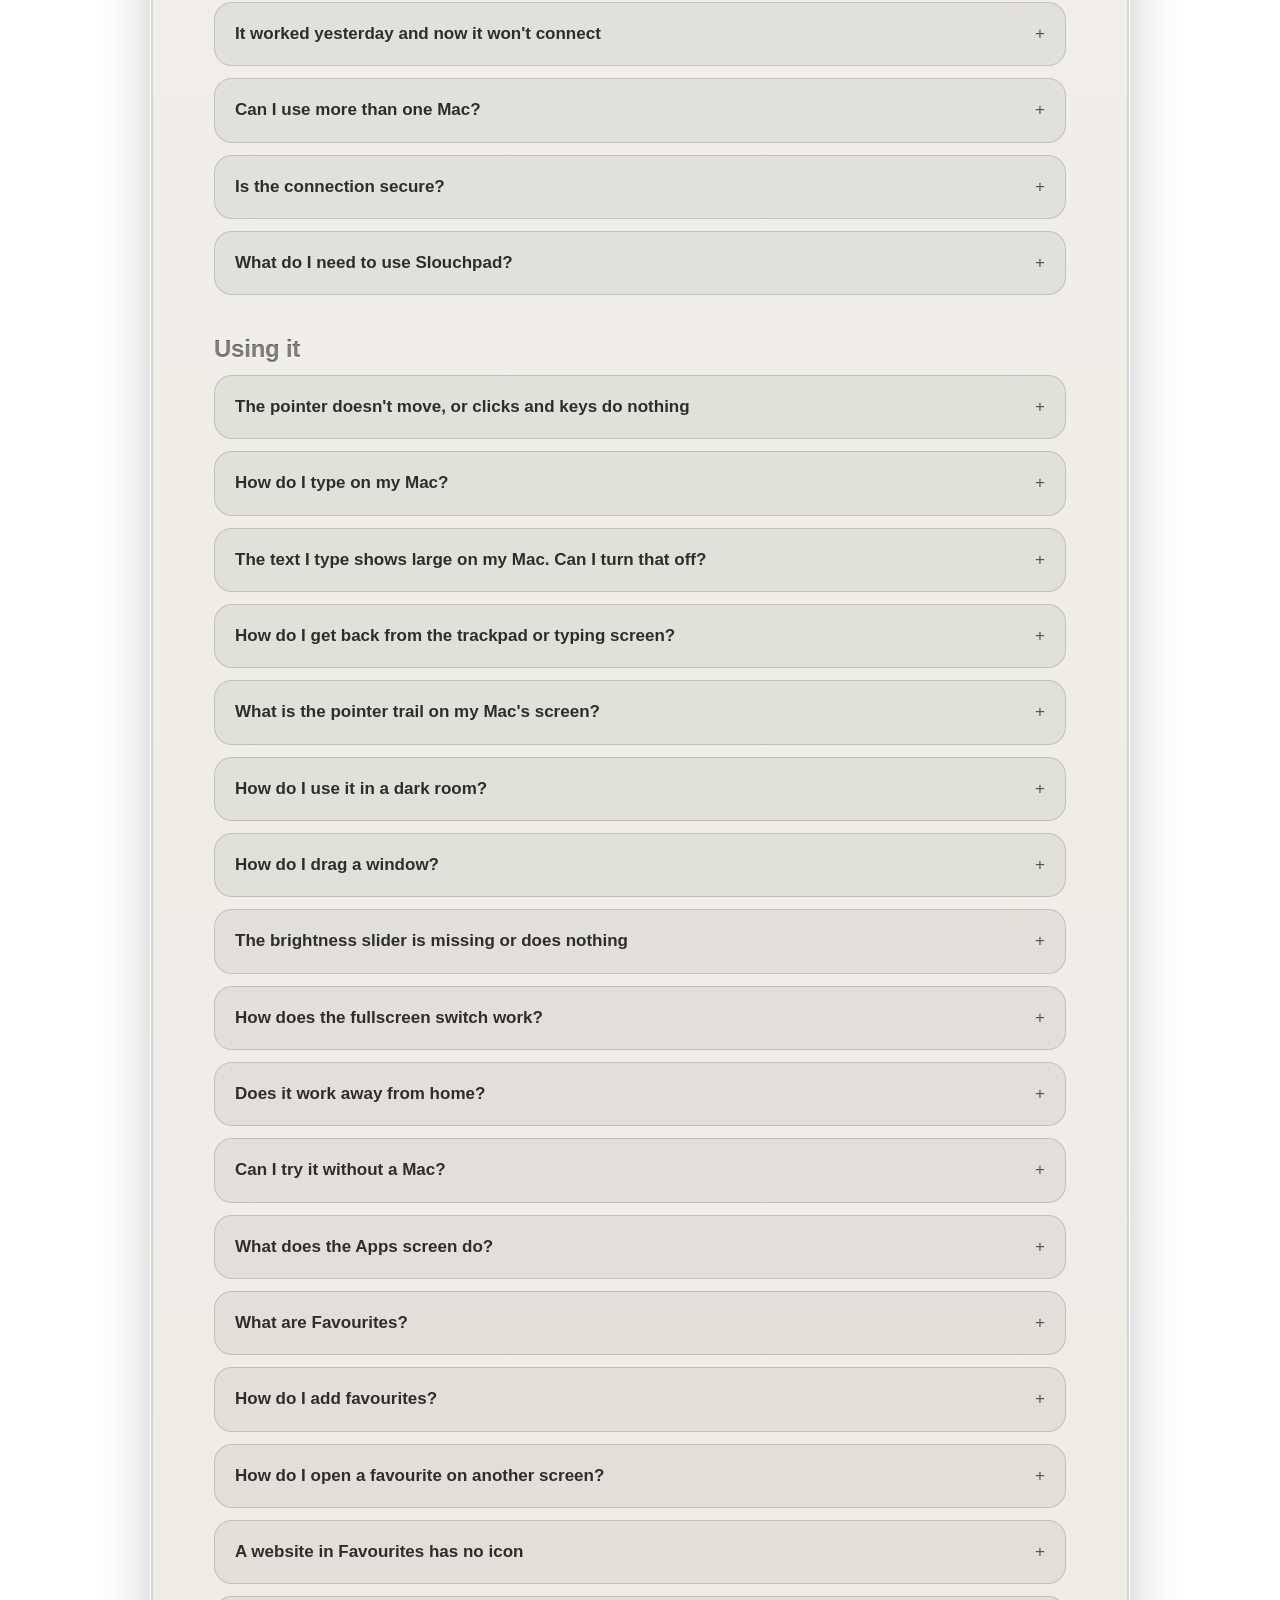
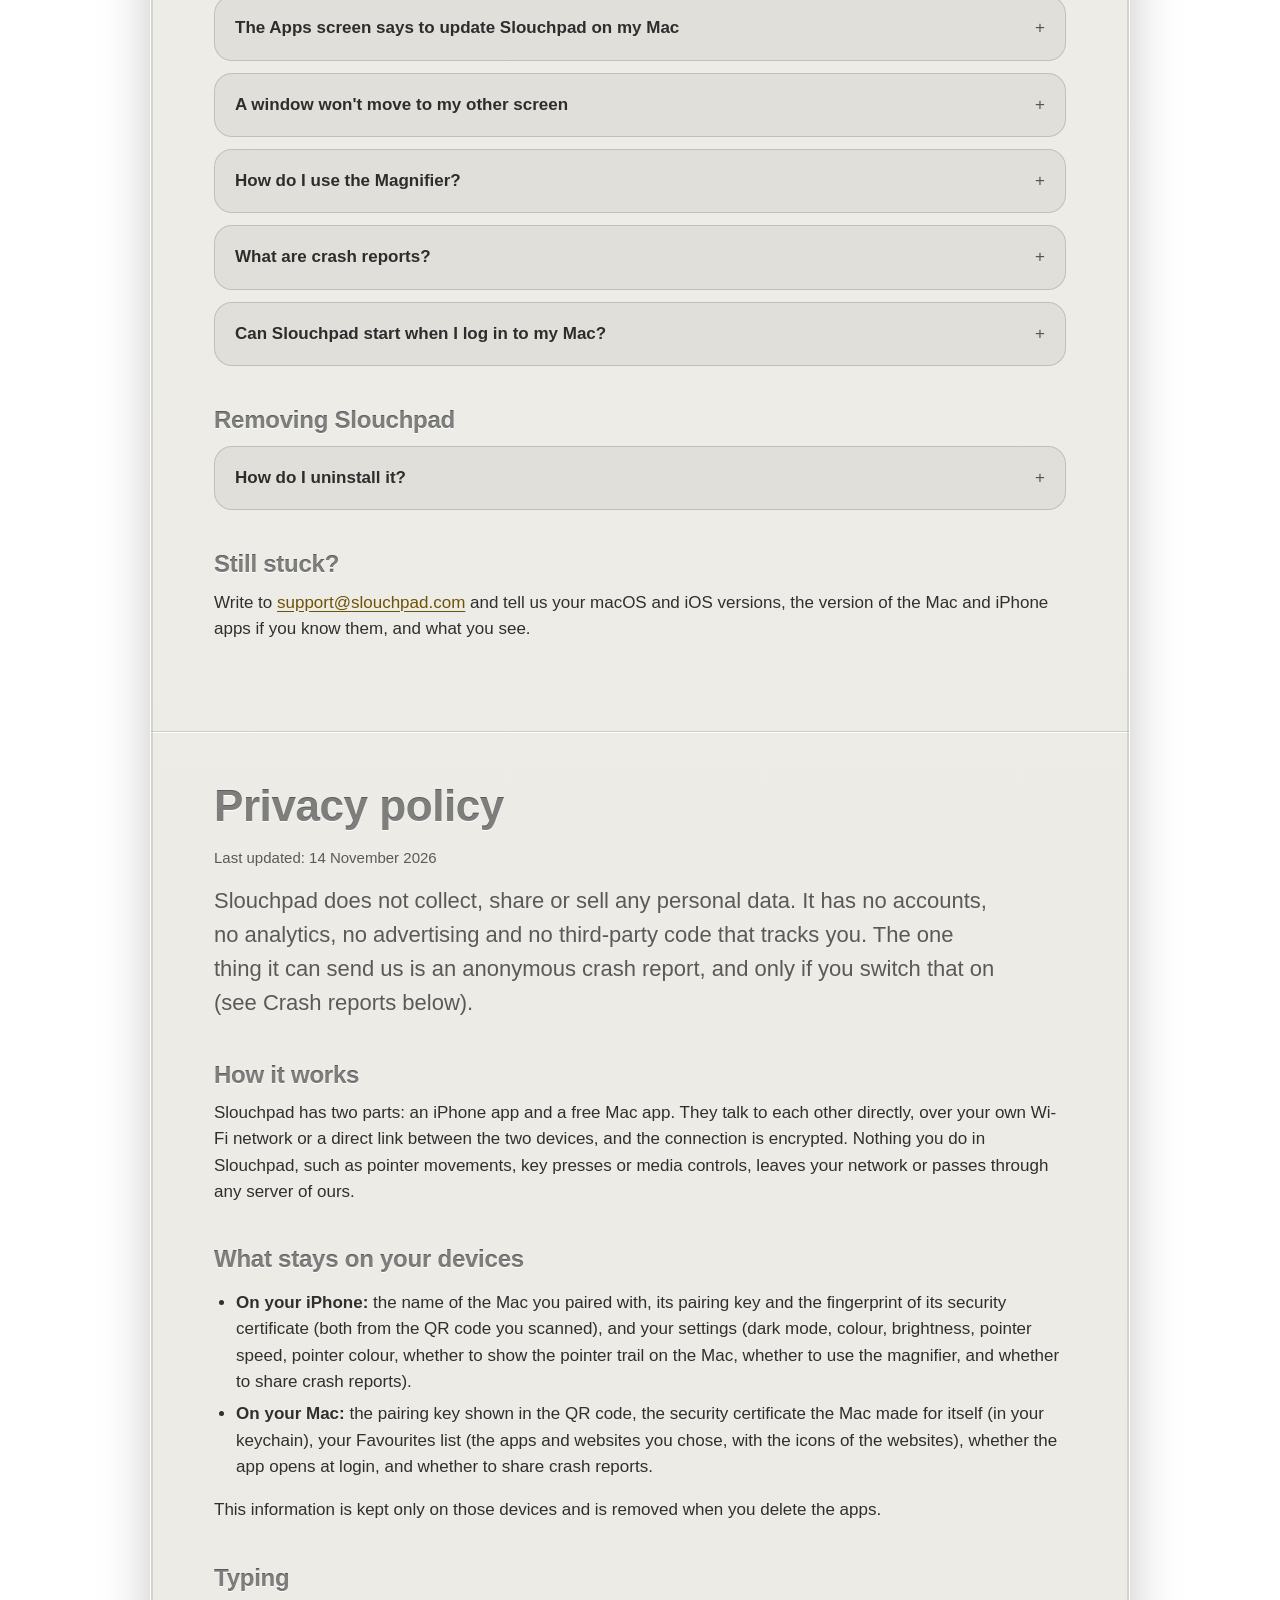
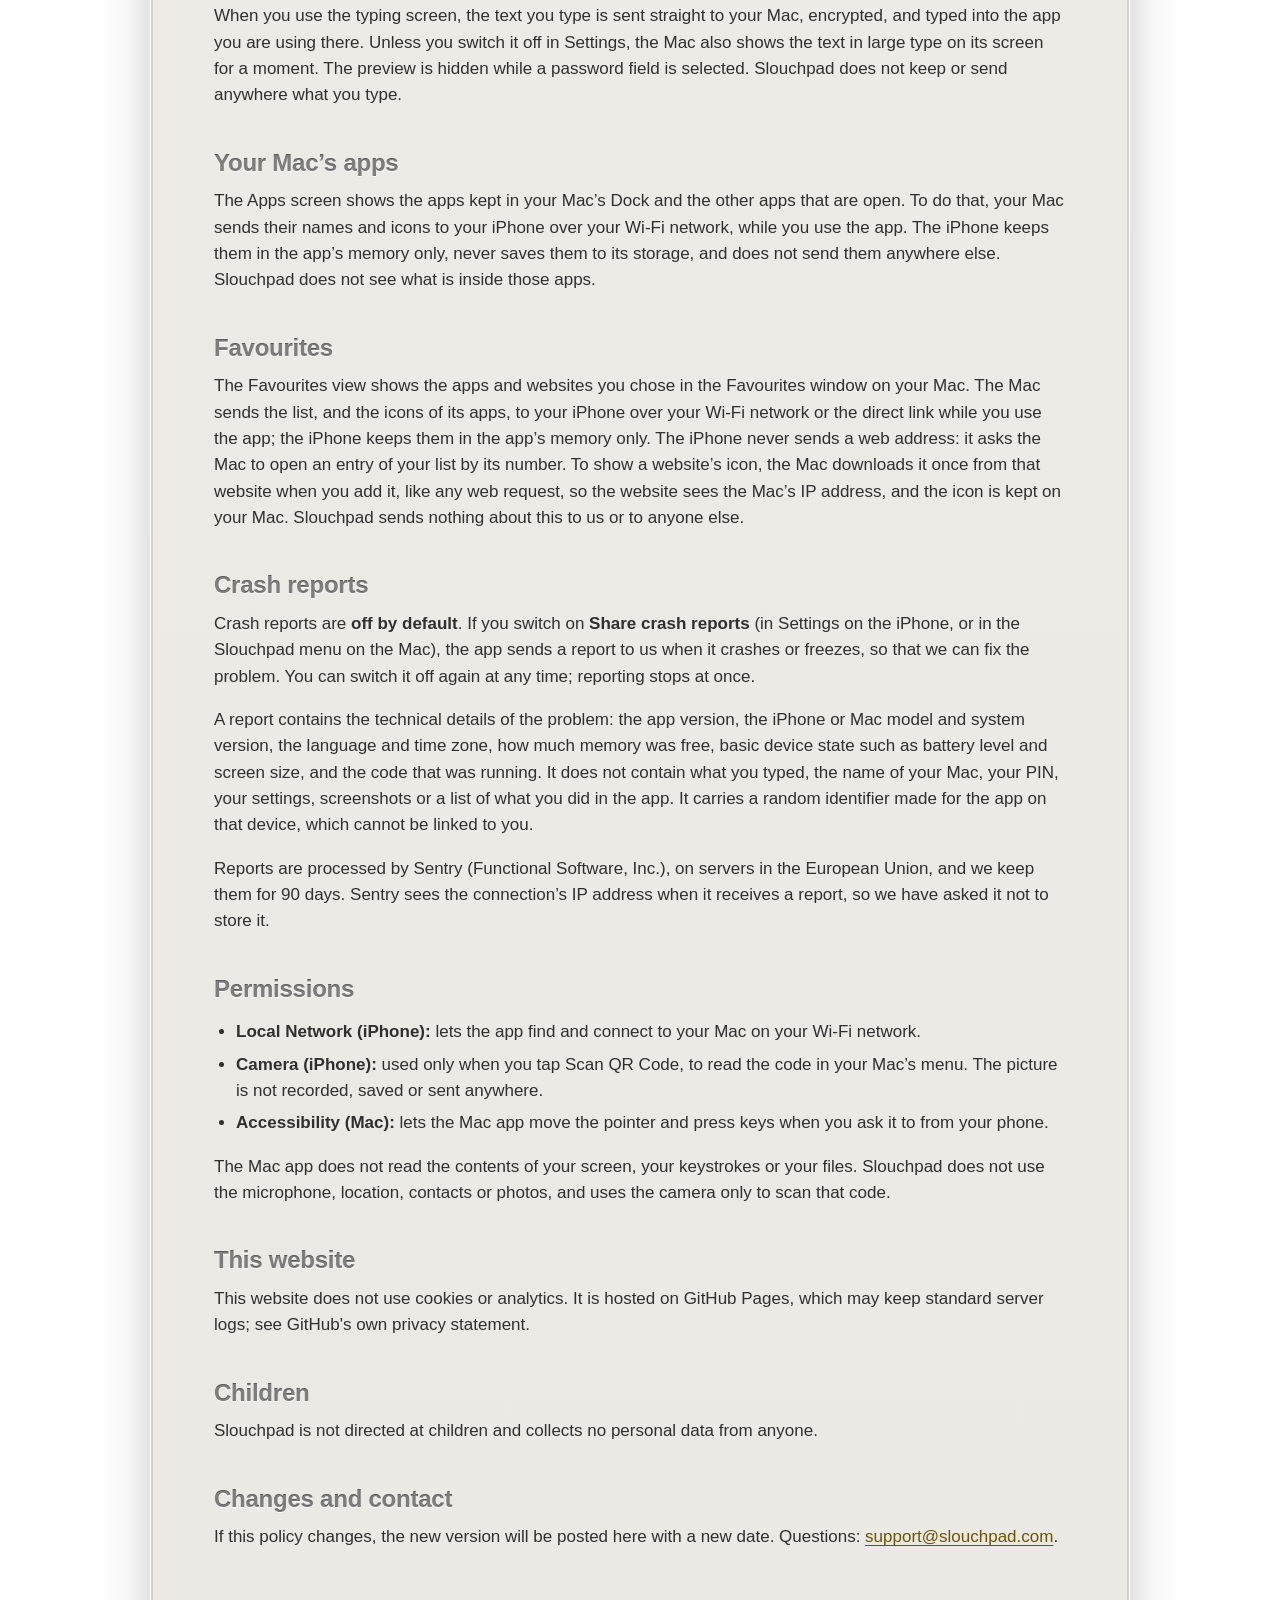
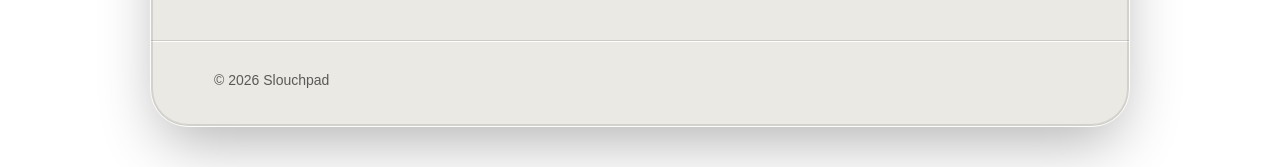
==== commit 05348165: "Text for Favourites: Apps card, Support answers and privacy (branch for the release) Co-Authored-By:" ====
--- a/index.html
+++ b/index.html
@@ -75,6 +75,7 @@
         <li>Apps appear in the Dock's own order, with closed ones dimmed</li>
         <li>Tap to bring an app to the front, or to open it; tap the front app again to step through its windows</li>
         <li>Hold an app to quit it, or to send its window to another screen</li>
+        <li><strong>Favourites:</strong> switch to it at the top to open the apps and websites you chose on your Mac, such as Netflix or YouTube, with one tap. Hold one to open it on another screen</li>
       </ul></div>
     <div class="feature-shot"><video src="/assets/screens/features/dock/dock.mp4" poster="/assets/screens/features/dock/dock-select.png" width="592" height="1280" autoplay muted loop playsinline preload="metadata" aria-label="Choosing an app on the Apps screen, then holding Safari to send it to another display or quit it."></video></div>
   </div>
@@ -220,6 +221,22 @@
     <p>It shows the apps in your Mac's Dock, in the Dock's own order, with closed ones dimmed, followed by your other open apps. Tap an app to bring it to the front, or to open it if it is closed. Tap the app that is already in front to step through its windows. Hold an app to quit it, or to send its window to another screen when your Mac has more than one.</p>
   </details>
   <details>
+    <summary>What are Favourites?</summary>
+    <p>A second view on the Apps screen: switch between <em>Apps</em> and <em>Favourites</em> at the top. Favourites holds the apps and websites you chose on your Mac, for the things you start often, such as Netflix, Max, Prime Video or YouTube. Tap one to open it. A website opens in your Mac's default browser.</p>
+  </details>
+  <details>
+    <summary>How do I add favourites?</summary>
+    <p>On your Mac, click the Slouchpad icon in the menu bar and choose <em>Favourites&hellip;</em>. In the window that opens, choose <em>Add App&hellip;</em> to pick an app, or <em>Add Website</em> and type a name and the address, such as netflix.com. Drag the rows to change the order, and use the minus button to remove one. The iPhone updates by itself.</p>
+  </details>
+  <details>
+    <summary>How do I open a favourite on another screen?</summary>
+    <p>Hold it on the iPhone and choose the screen, such as your TV. The Mac opens the app or website and moves its window to the middle of that screen. It needs the Accessibility permission and a Mac with more than one screen that isn't mirroring them. A website moves the browser's window, tabs included. If the window can't be moved, the iPhone says so.</p>
+  </details>
+  <details>
+    <summary>A website in Favourites has no icon</summary>
+    <p>When you add a website, your Mac downloads its icon once from the site. Some sites don't offer one, or block that kind of request, and then the tile shows a globe. In the Favourites window, the picture button at the end of the row lets you choose a picture of your own, or try the website's icon again.</p>
+  </details>
+  <details>
     <summary>The Apps screen says to update Slouchpad on my Mac</summary>
     <p>Your Mac is running an older version of Slouchpad that can't list its apps. Download the latest Mac app from <a href="#home">the top of this page</a>, open it and the Apps screen will fill in.</p>
   </details>
@@ -267,7 +284,7 @@
   <h3 class="etched sub">What stays on your devices</h3>
   <ul>
     <li><strong>On your iPhone:</strong> the name of the Mac you paired with, its pairing key and the fingerprint of its security certificate (both from the QR code you scanned), and your settings (dark mode, colour, brightness, pointer speed, pointer colour, whether to show the pointer trail on the Mac, whether to use the magnifier, and whether to share crash reports).</li>
-    <li><strong>On your Mac:</strong> the pairing key shown in the QR code, the security certificate the Mac made for itself (in your keychain), whether the app opens at login, and whether to share crash reports.</li>
+    <li><strong>On your Mac:</strong> the pairing key shown in the QR code, the security certificate the Mac made for itself (in your keychain), your Favourites list (the apps and websites you chose, with the icons of the websites), whether the app opens at login, and whether to share crash reports.</li>
   </ul>
   <p>This information is kept only on those devices and is removed when you delete the apps.</p>
 
@@ -276,6 +293,9 @@
 
   <h3 class="etched sub">Your Mac&rsquo;s apps</h3>
   <p>The Apps screen shows the apps kept in your Mac&rsquo;s Dock and the other apps that are open. To do that, your Mac sends their names and icons to your iPhone over your Wi-Fi network, while you use the app. The iPhone keeps them in the app&rsquo;s memory only, never saves them to its storage, and does not send them anywhere else. Slouchpad does not see what is inside those apps.</p>
+
+  <h3 class="etched sub">Favourites</h3>
+  <p>The Favourites view shows the apps and websites you chose in the Favourites window on your Mac. The Mac sends the list, and the icons of its apps, to your iPhone over your Wi-Fi network or the direct link while you use the app; the iPhone keeps them in the app&rsquo;s memory only. The iPhone never sends a web address: it asks the Mac to open an entry of your list by its number. To show a website&rsquo;s icon, the Mac downloads it once from that website when you add it, like any web request, so the website sees the Mac&rsquo;s IP address, and the icon is kept on your Mac. Slouchpad sends nothing about this to us or to anyone else.</p>
 
   <h3 class="etched sub">Crash reports</h3>
   <p>Crash reports are <strong>off by default</strong>. If you switch on <strong>Share crash reports</strong> (in Settings on the iPhone, or in the Slouchpad menu on the Mac), the app sends a report to us when it crashes or freezes, so that we can fix the problem. You can switch it off again at any time; reporting stops at once.</p>
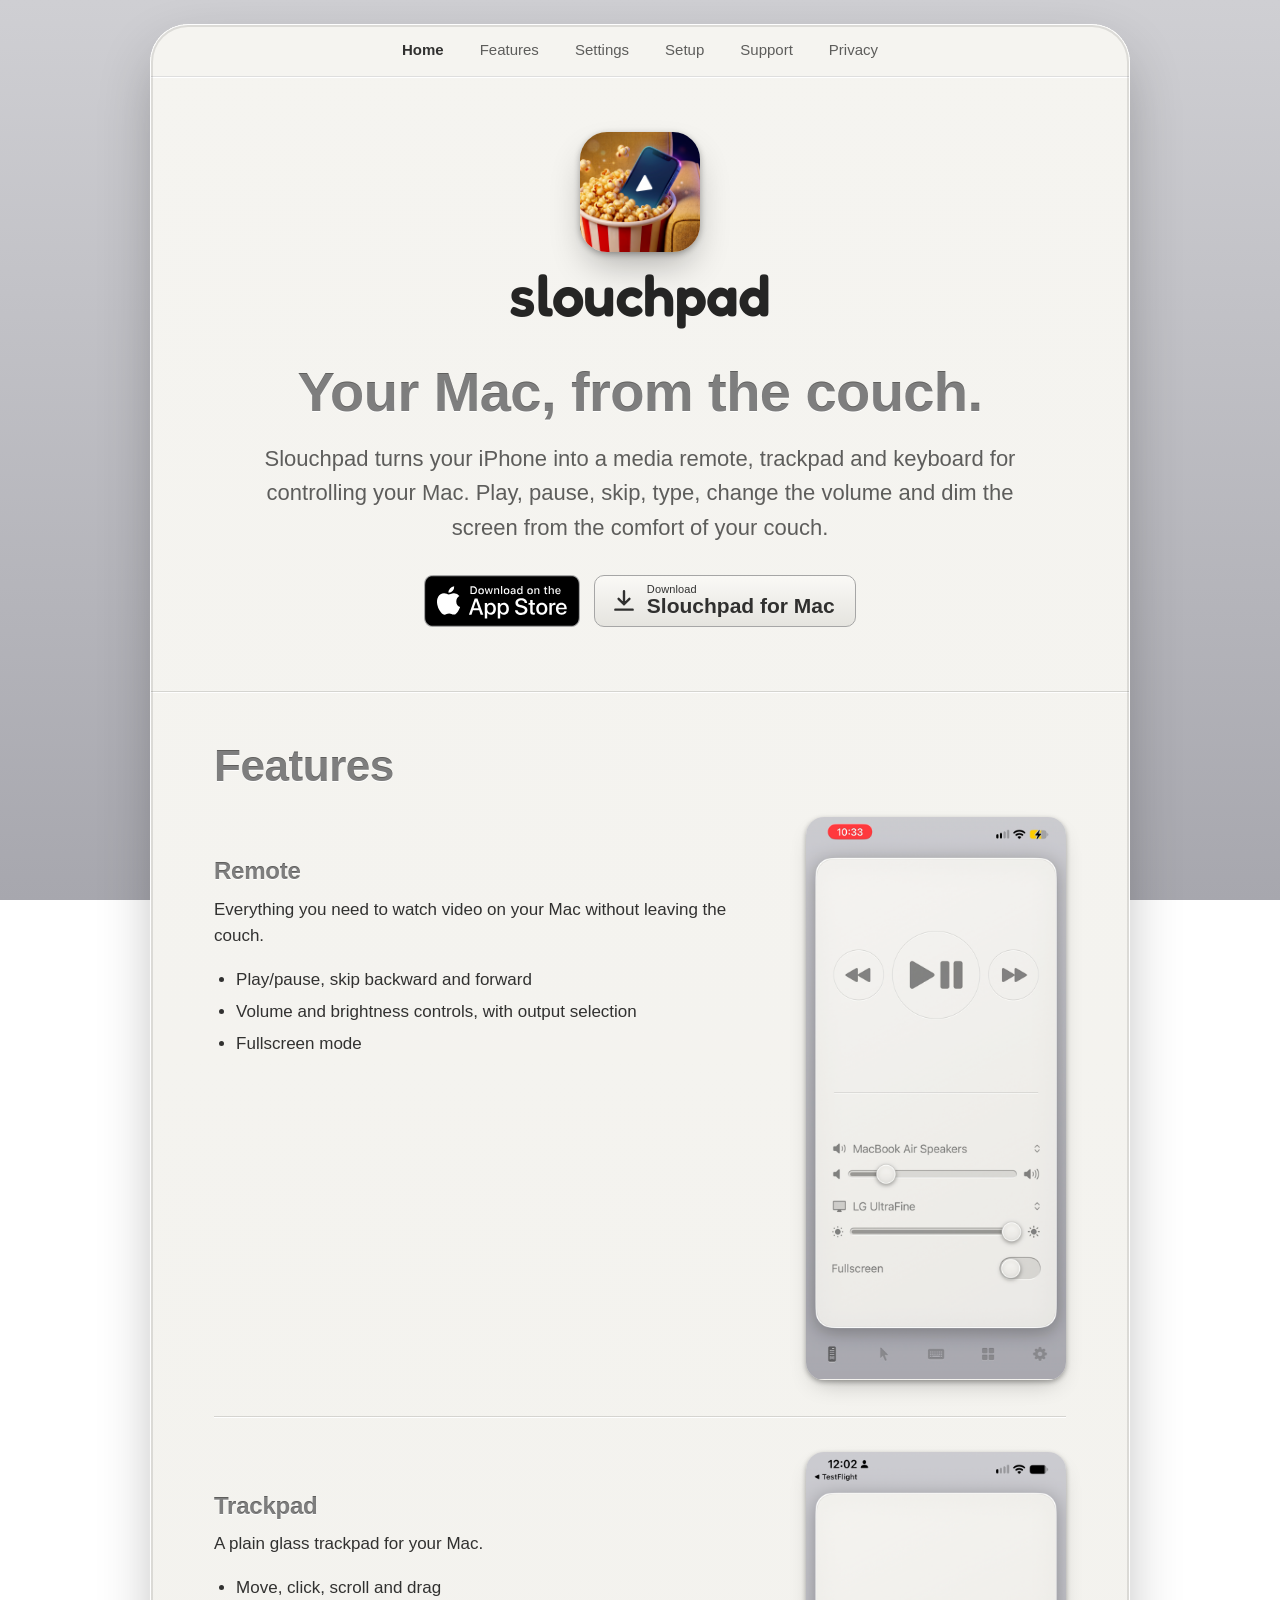
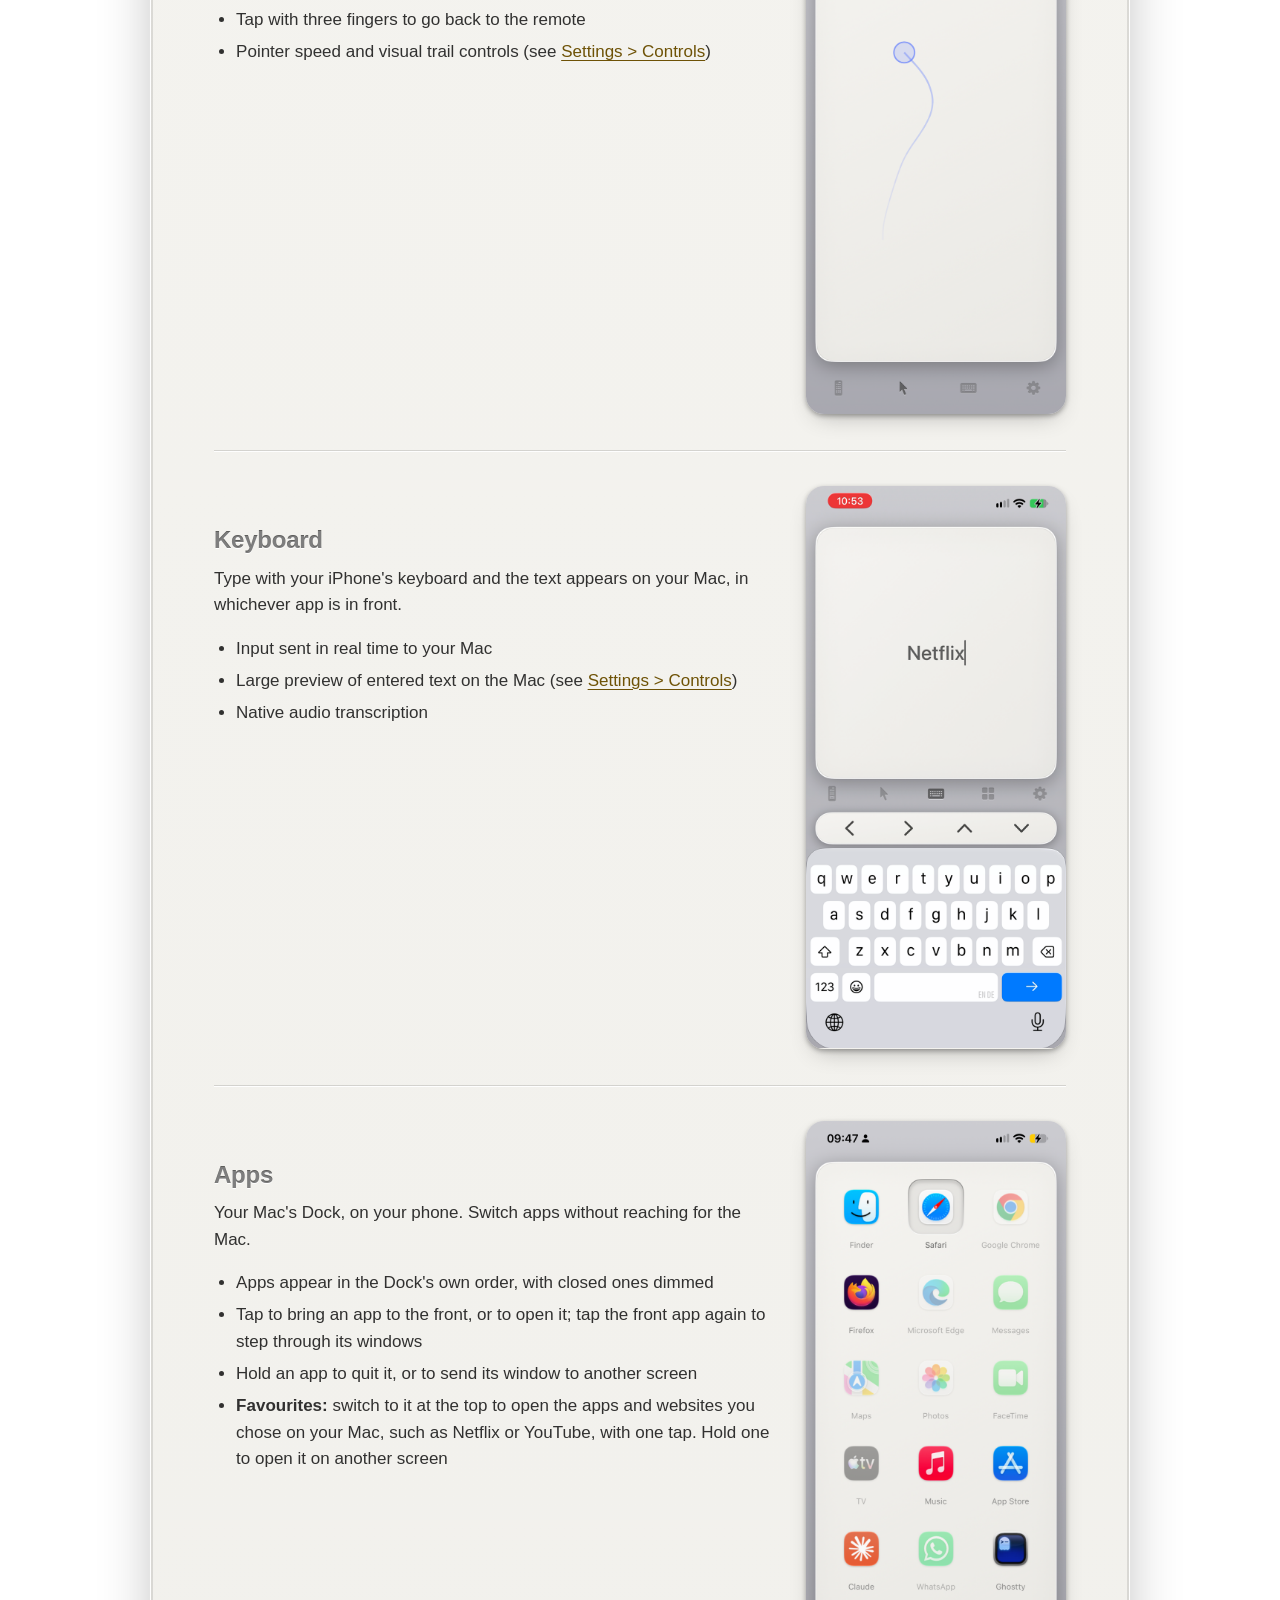
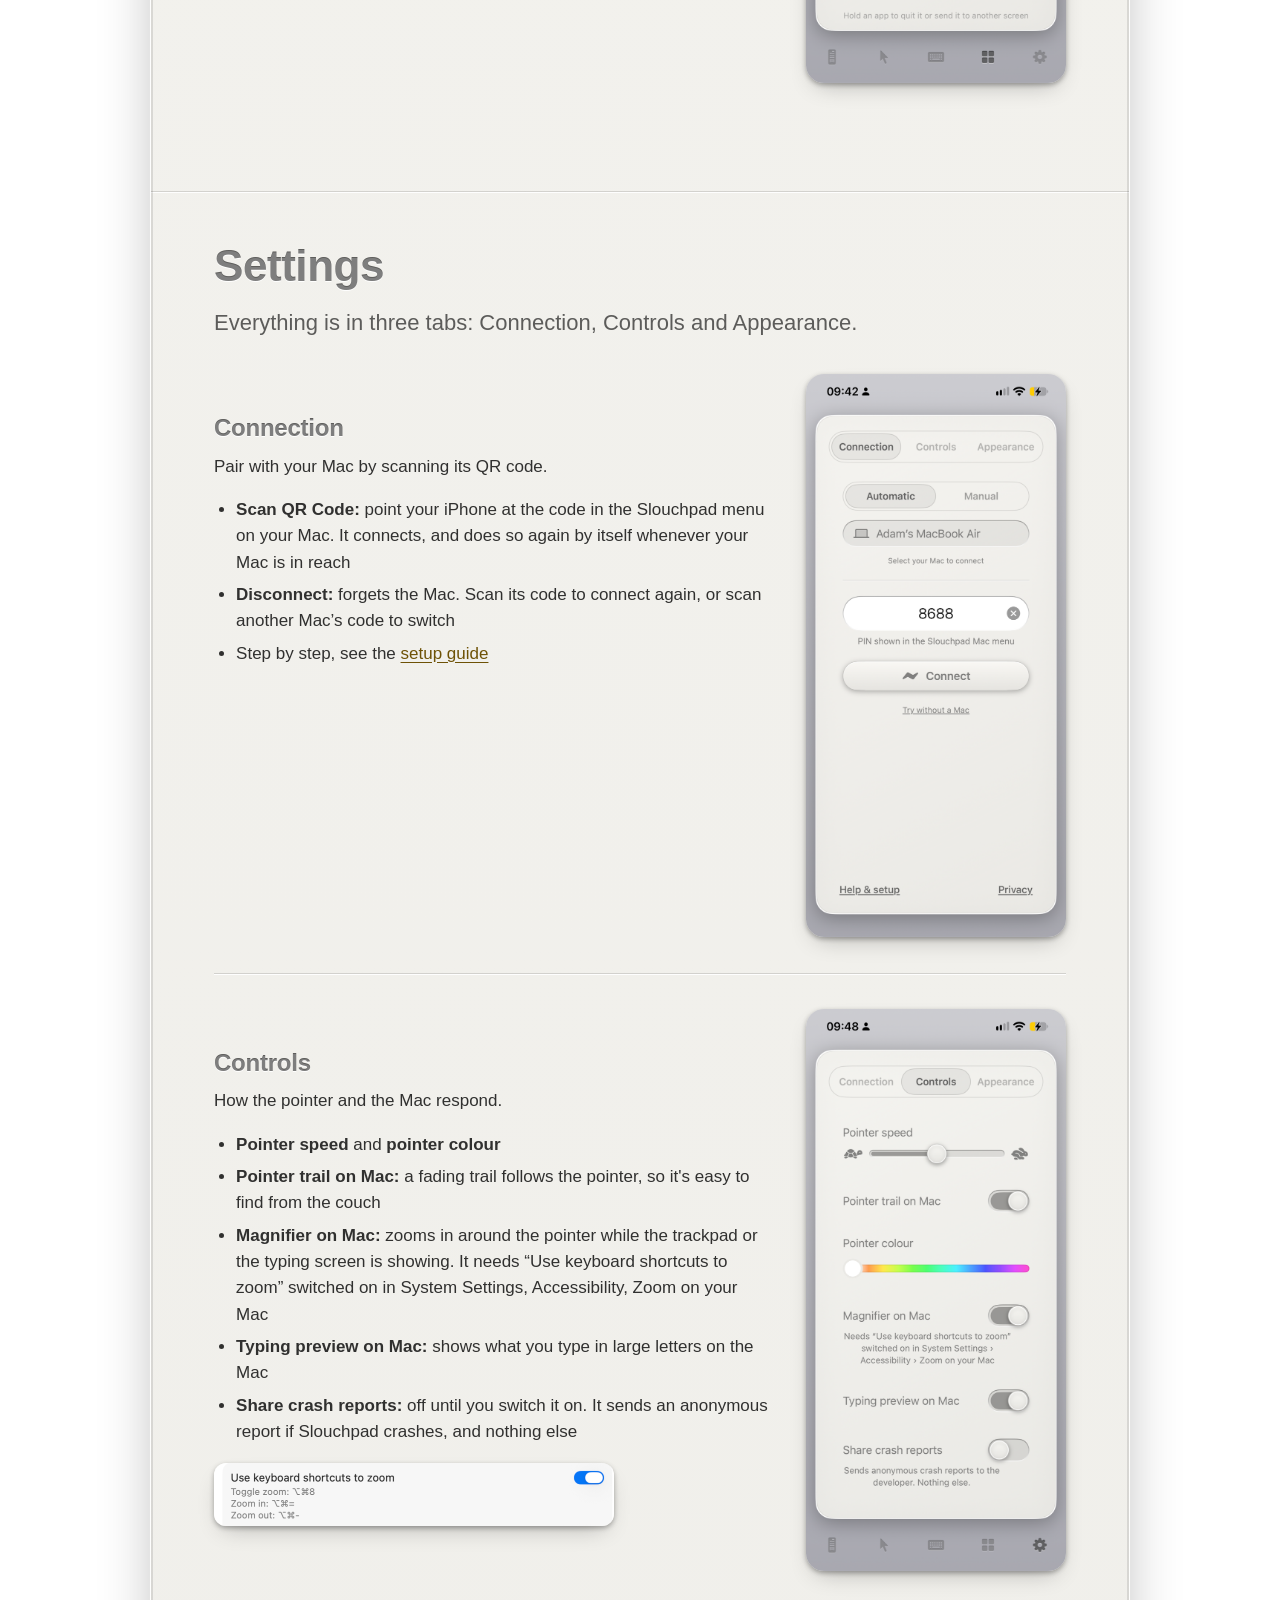
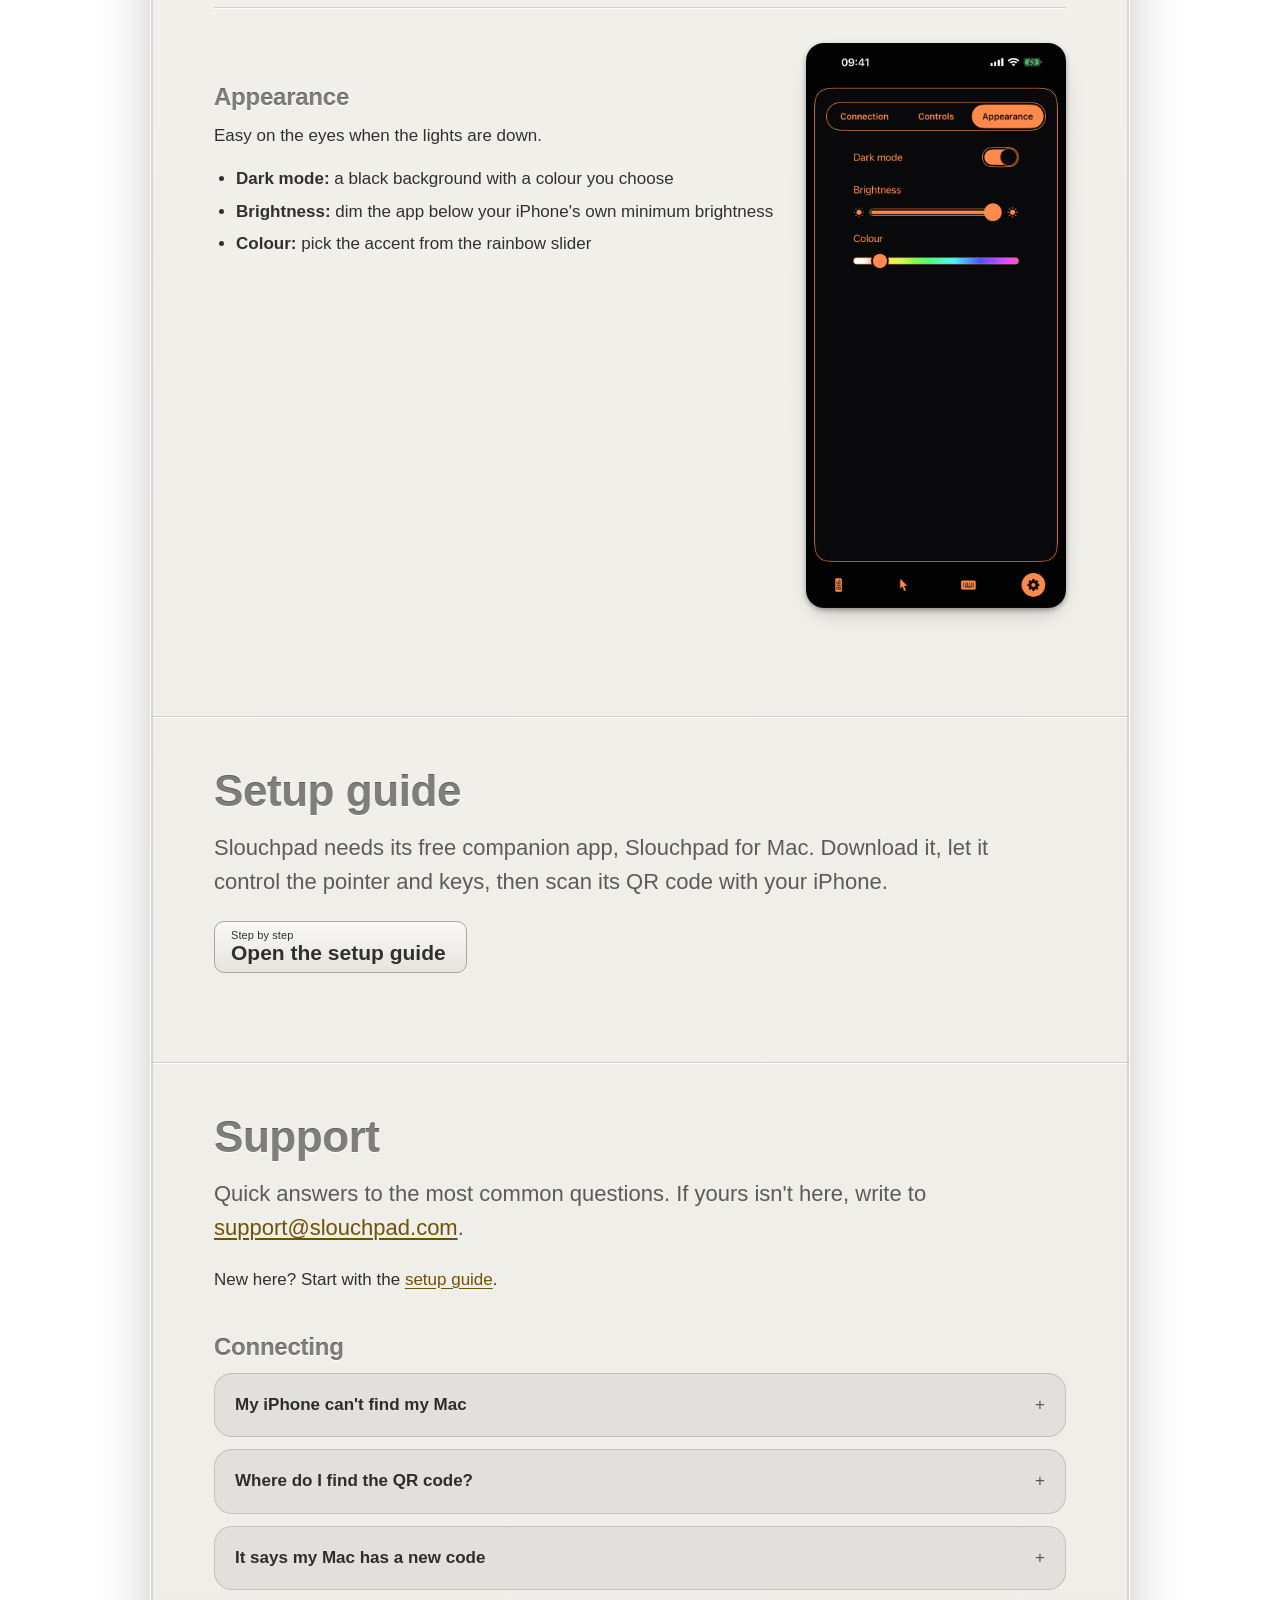
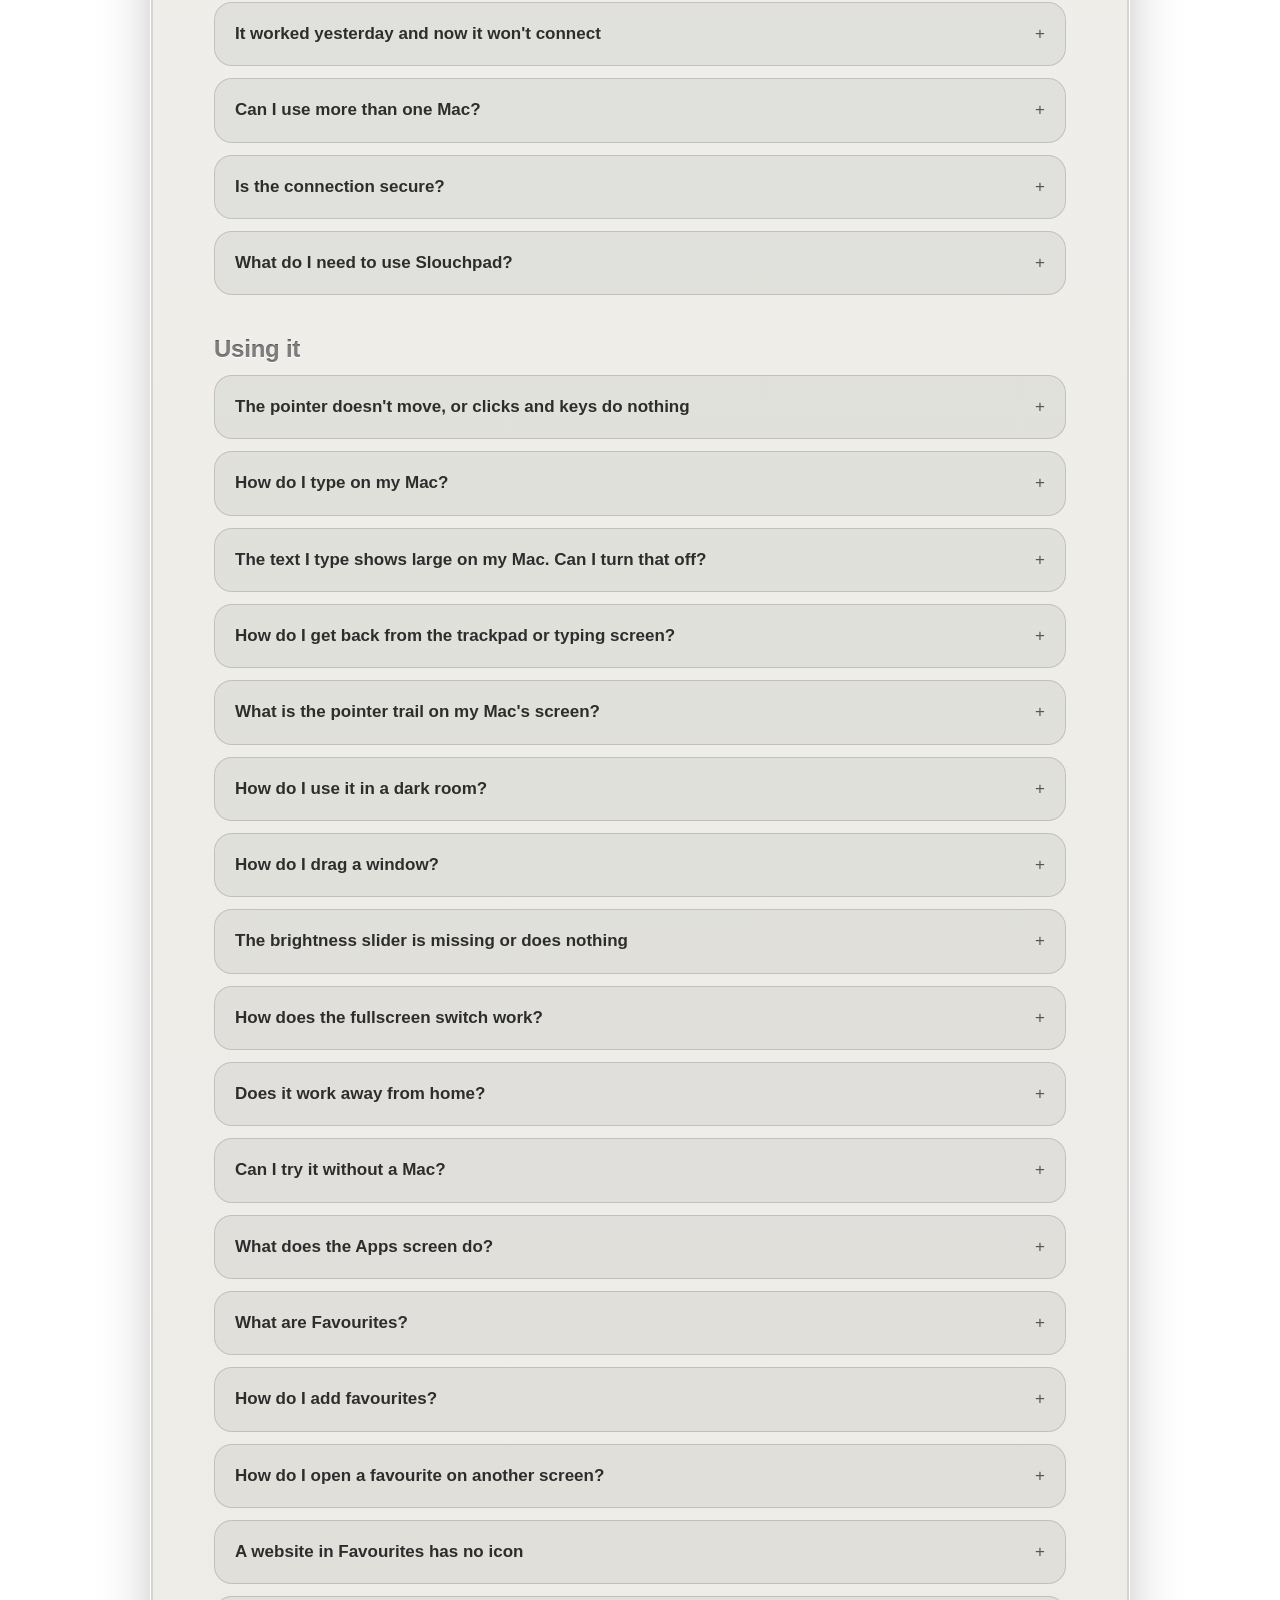
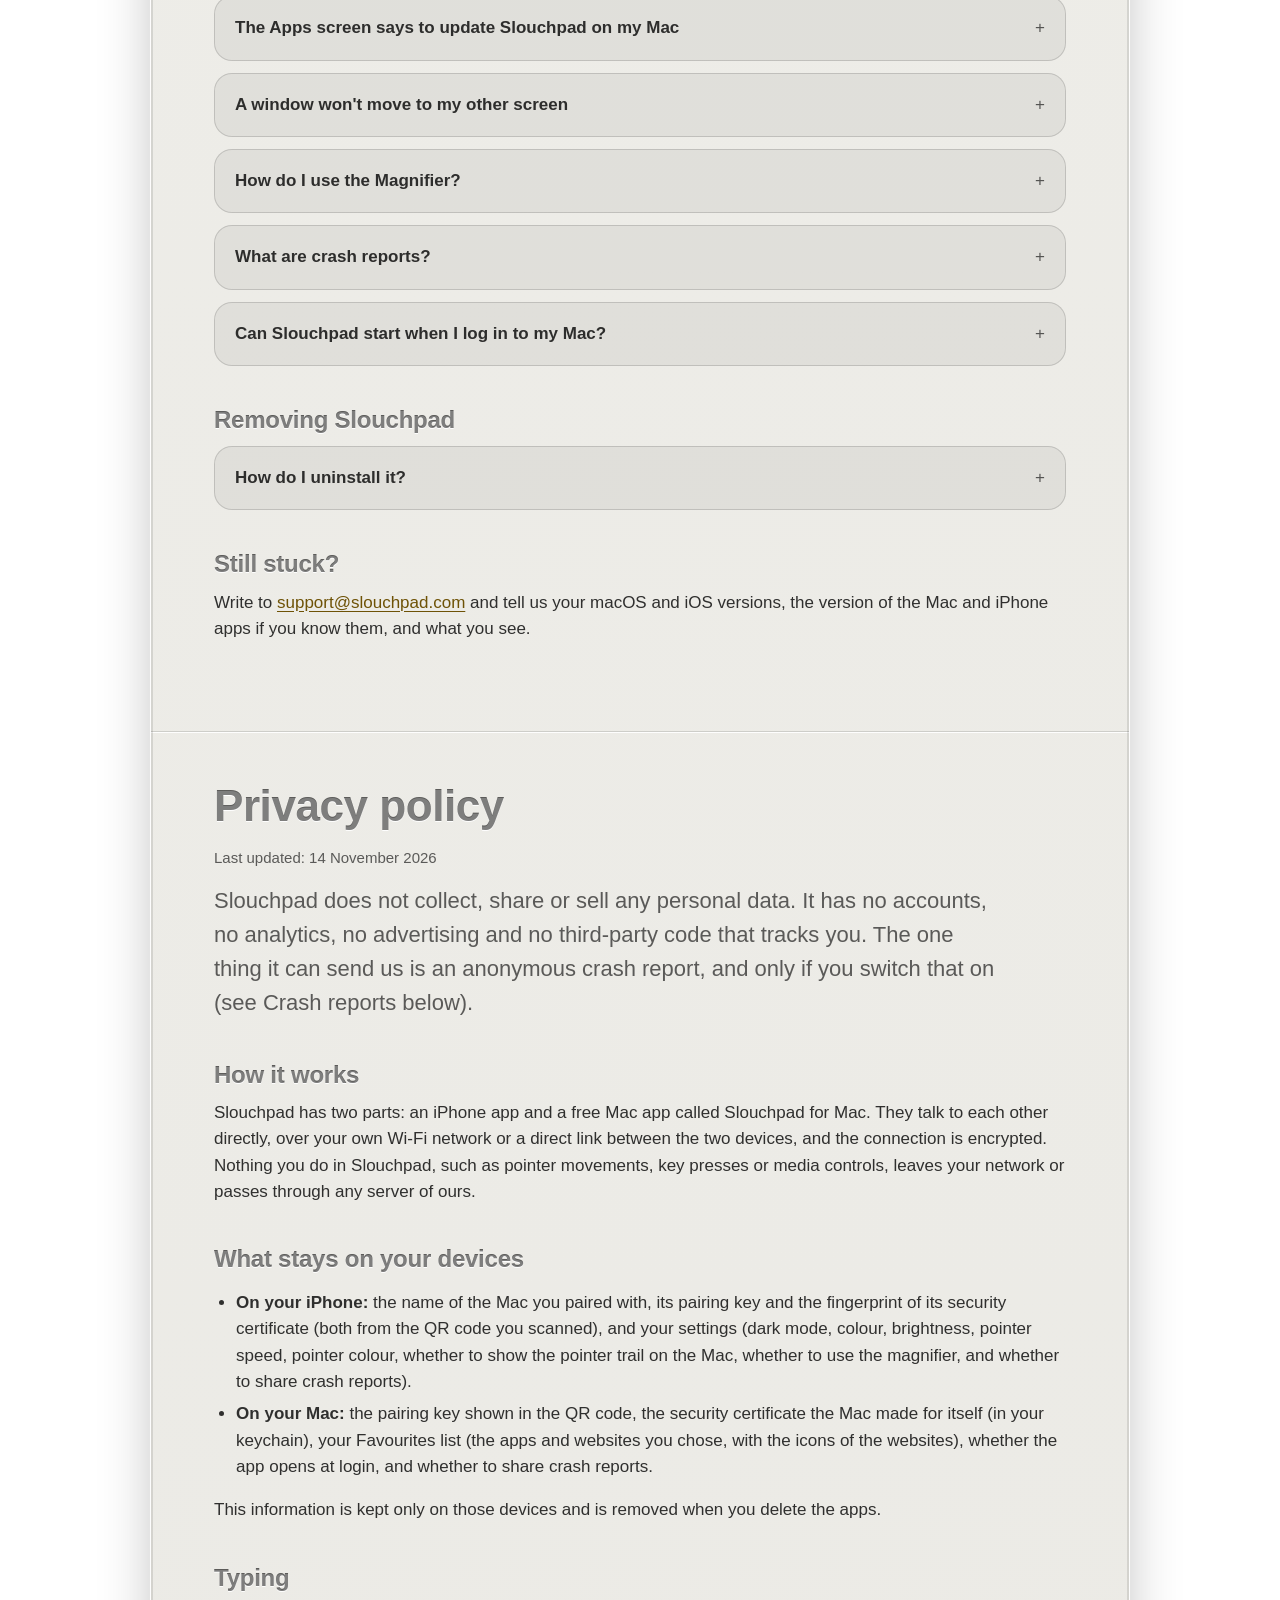
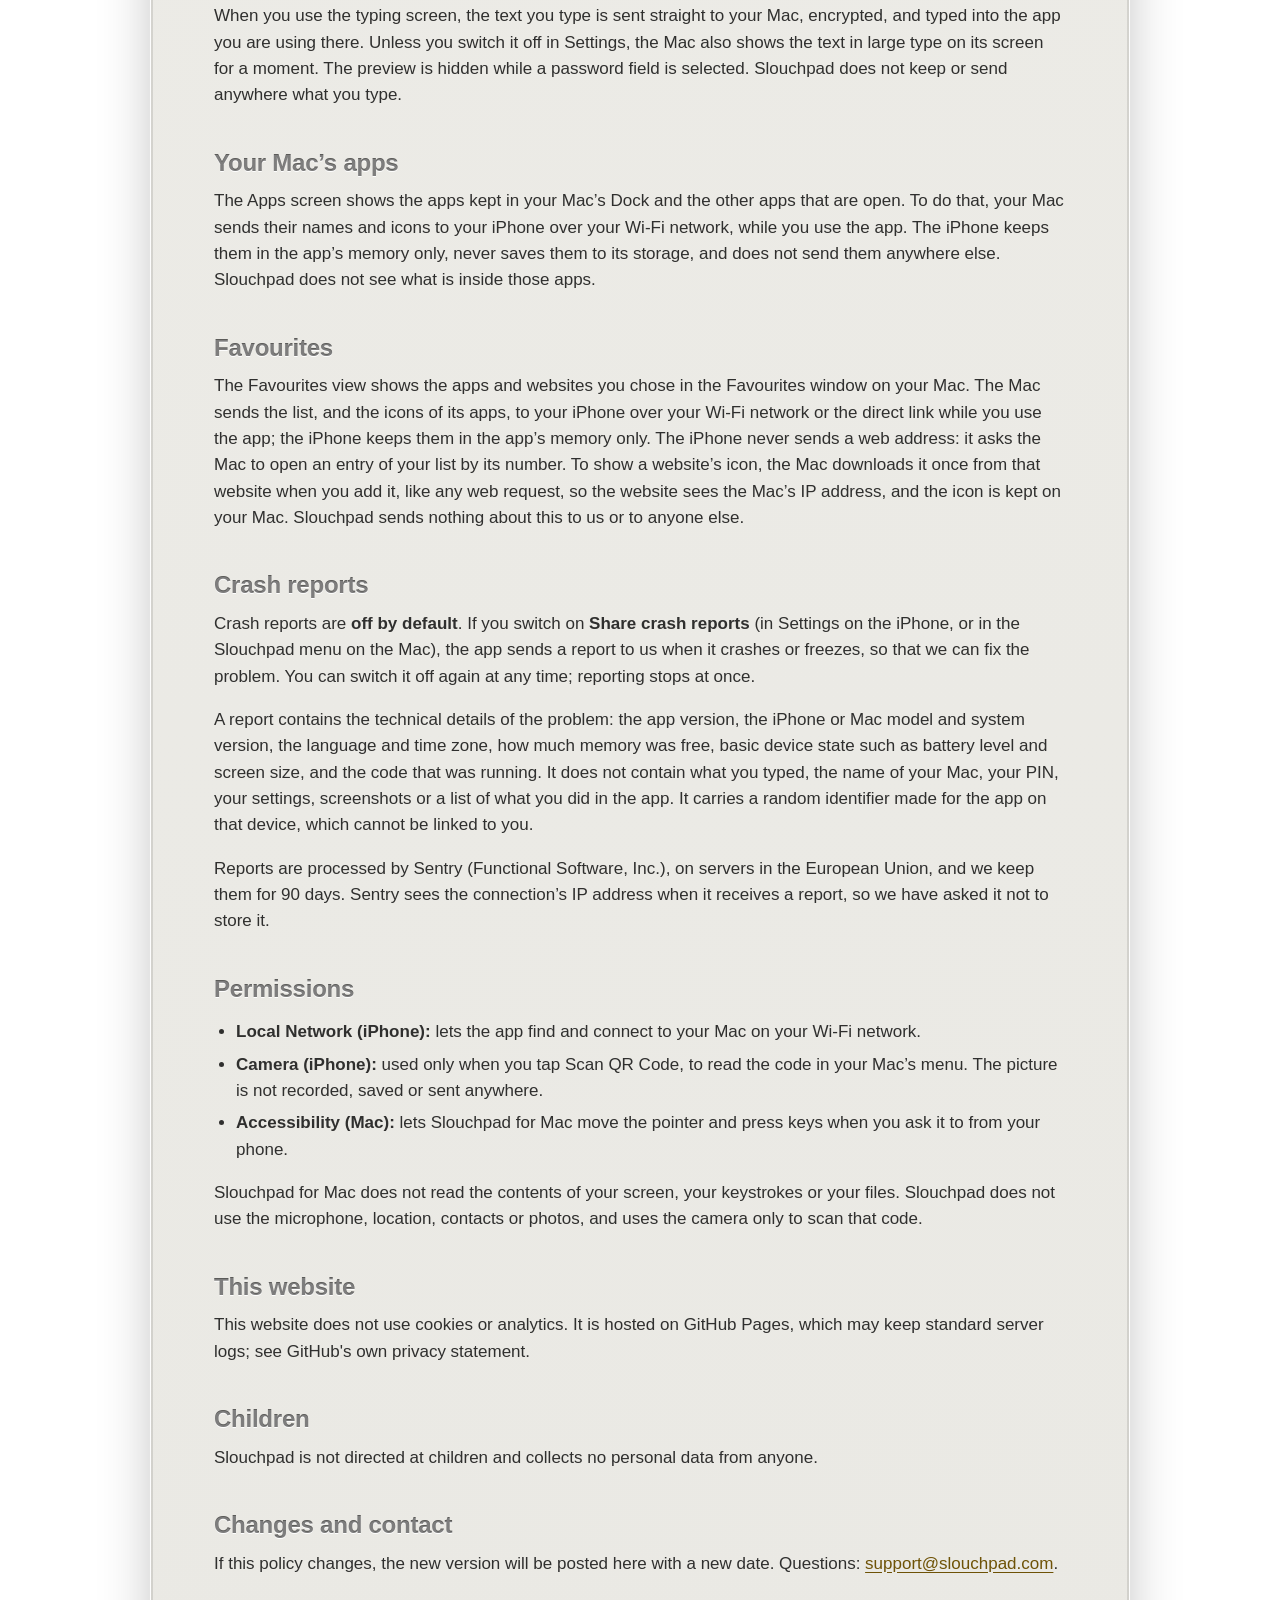
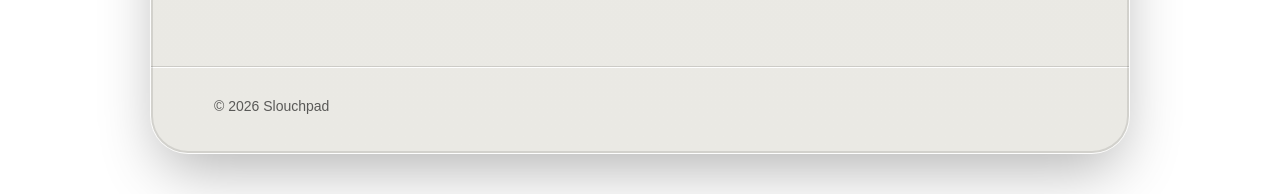
==== commit 7bc17267: "Text: Slouchpad for Mac everywhere the Mac app is named" ====
--- a/index.html
+++ b/index.html
@@ -34,7 +34,7 @@
     <a class="app-store" href="https://apps.apple.com/us/app/slouchpad-mac-remote-control/id6828899828"><img src="/assets/app-store-badge.svg" width="156" height="52" alt="Download on the App Store"></a>
     <a class="button" href="https://github.com/addywaddy/slouchpad-site/releases/latest/download/Slouchpad.dmg">
       <svg width="18" height="18" viewBox="0 0 24 24" fill="none" stroke="currentColor" stroke-width="2.2" stroke-linecap="round" stroke-linejoin="round" aria-hidden="true"><path d="M12 3v12m0 0l-5-5m5 5l5-5M4 20h16"/></svg>
-      <span class="button-label"><small>Download the</small><strong>Mac App</strong></span>
+      <span class="button-label"><small>Download</small><strong>Slouchpad for Mac</strong></span>
     </a>
   </div>
 </div>
@@ -121,7 +121,7 @@
 <hr class="rule">
 <section class="inner page guide" id="setup">
   <h2 class="etched title">Setup guide</h2>
-  <p class="lead" style="margin-left:0">Slouchpad needs its free companion app on your Mac. Download it, let it control the pointer and keys, then scan its QR code with your iPhone.</p>
+  <p class="lead" style="margin-left:0">Slouchpad needs its free companion app, Slouchpad for Mac. Download it, let it control the pointer and keys, then scan its QR code with your iPhone.</p>
   <p><a class="button" href="/setup/"><span class="button-label"><small>Step by step</small><strong>Open the setup guide</strong></span></a></p>
 </section>
 <hr class="rule">
@@ -167,7 +167,7 @@
 
   <details>
     <summary>What do I need to use Slouchpad?</summary>
-    <p>An iPhone with iOS 16 or later, and a Mac with macOS 13 or later running the free Slouchpad Mac app. Both need to be on the same Wi-Fi network.</p>
+    <p>An iPhone with iOS 16 or later, and a Mac with macOS 13 or later running the free Slouchpad for Mac. Both need to be on the same Wi-Fi network.</p>
   </details>
 
   <h3 class="etched sub">Using it</h3>
@@ -213,7 +213,7 @@
   </details>
   <details>
     <summary>Can I try it without a Mac?</summary>
-    <p>No. Slouchpad is a remote for your Mac and needs the free Mac app to do anything. Get it from the <a href="/setup/">setup guide</a>.</p>
+    <p>No. Slouchpad is a remote for your Mac and needs the free Slouchpad for Mac app to do anything. Get it from the <a href="/setup/">setup guide</a>.</p>
   </details>
 
   <details>
@@ -238,7 +238,7 @@
   </details>
   <details>
     <summary>The Apps screen says to update Slouchpad on my Mac</summary>
-    <p>Your Mac is running an older version of Slouchpad that can't list its apps. Download the latest Mac app from <a href="#home">the top of this page</a>, open it and the Apps screen will fill in.</p>
+    <p>Your Mac is running an older version of Slouchpad that can't list its apps. Download the latest Slouchpad for Mac from <a href="#home">the top of this page</a>, open it and the Apps screen will fill in.</p>
   </details>
   <details>
     <summary>A window won't move to my other screen</summary>
@@ -279,7 +279,7 @@
   <p class="lead" style="margin-left:0">Slouchpad does not collect, share or sell any personal data. It has no accounts, no analytics, no advertising and no third-party code that tracks you. The one thing it can send us is an anonymous crash report, and only if you switch that on (see Crash reports below).</p>
 
   <h3 class="etched sub">How it works</h3>
-  <p>Slouchpad has two parts: an iPhone app and a free Mac app. They talk to each other directly, over your own Wi-Fi network or a direct link between the two devices, and the connection is encrypted. Nothing you do in Slouchpad, such as pointer movements, key presses or media controls, leaves your network or passes through any server of ours.</p>
+  <p>Slouchpad has two parts: an iPhone app and a free Mac app called Slouchpad for Mac. They talk to each other directly, over your own Wi-Fi network or a direct link between the two devices, and the connection is encrypted. Nothing you do in Slouchpad, such as pointer movements, key presses or media controls, leaves your network or passes through any server of ours.</p>
 
   <h3 class="etched sub">What stays on your devices</h3>
   <ul>
@@ -306,9 +306,9 @@
   <ul>
     <li><strong>Local Network (iPhone):</strong> lets the app find and connect to your Mac on your Wi-Fi network.</li>
     <li><strong>Camera (iPhone):</strong> used only when you tap Scan QR Code, to read the code in your Mac&rsquo;s menu. The picture is not recorded, saved or sent anywhere.</li>
-    <li><strong>Accessibility (Mac):</strong> lets the Mac app move the pointer and press keys when you ask it to from your phone.</li>
+    <li><strong>Accessibility (Mac):</strong> lets Slouchpad for Mac move the pointer and press keys when you ask it to from your phone.</li>
   </ul>
-  <p>The Mac app does not read the contents of your screen, your keystrokes or your files. Slouchpad does not use the microphone, location, contacts or photos, and uses the camera only to scan that code.</p>
+  <p>Slouchpad for Mac does not read the contents of your screen, your keystrokes or your files. Slouchpad does not use the microphone, location, contacts or photos, and uses the camera only to scan that code.</p>
 
   <h3 class="etched sub">This website</h3>
   <p>This website does not use cookies or analytics. It is hosted on GitHub Pages, which may keep standard server logs; see GitHub's own privacy statement.</p>
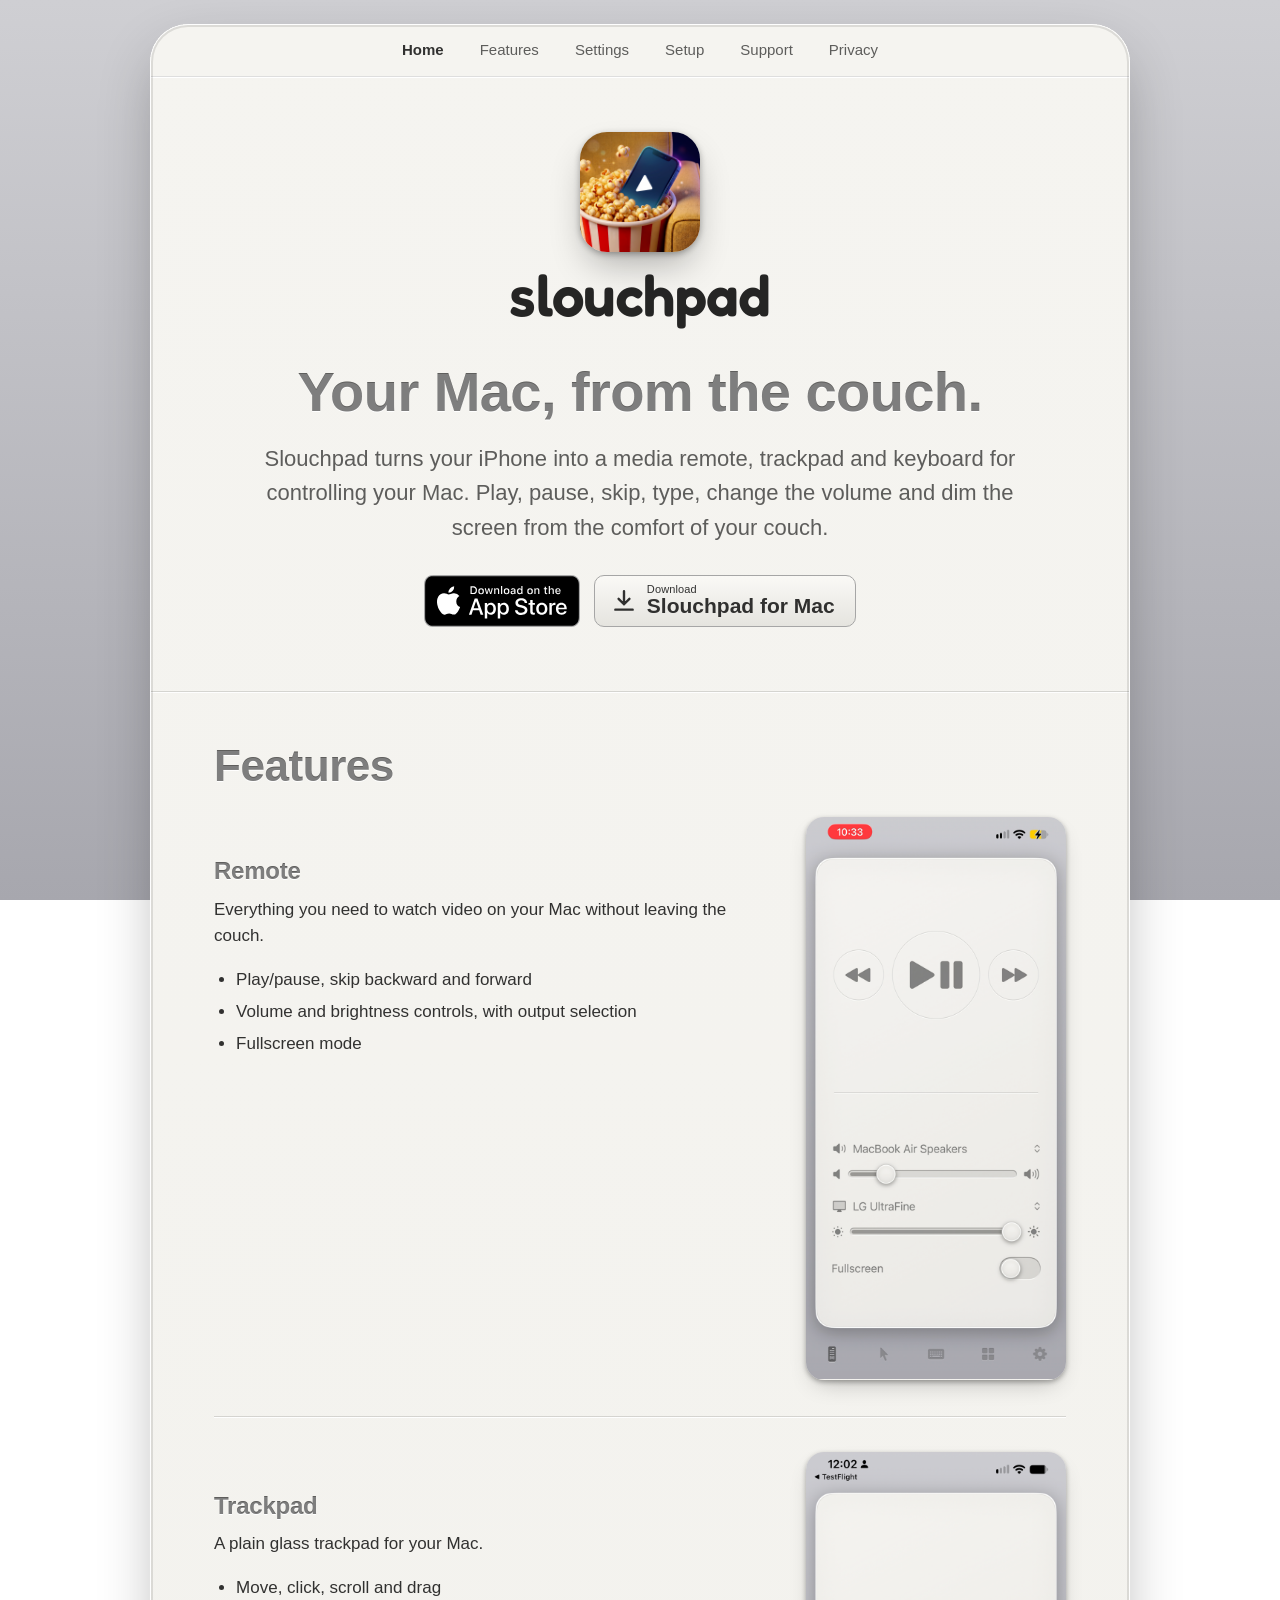
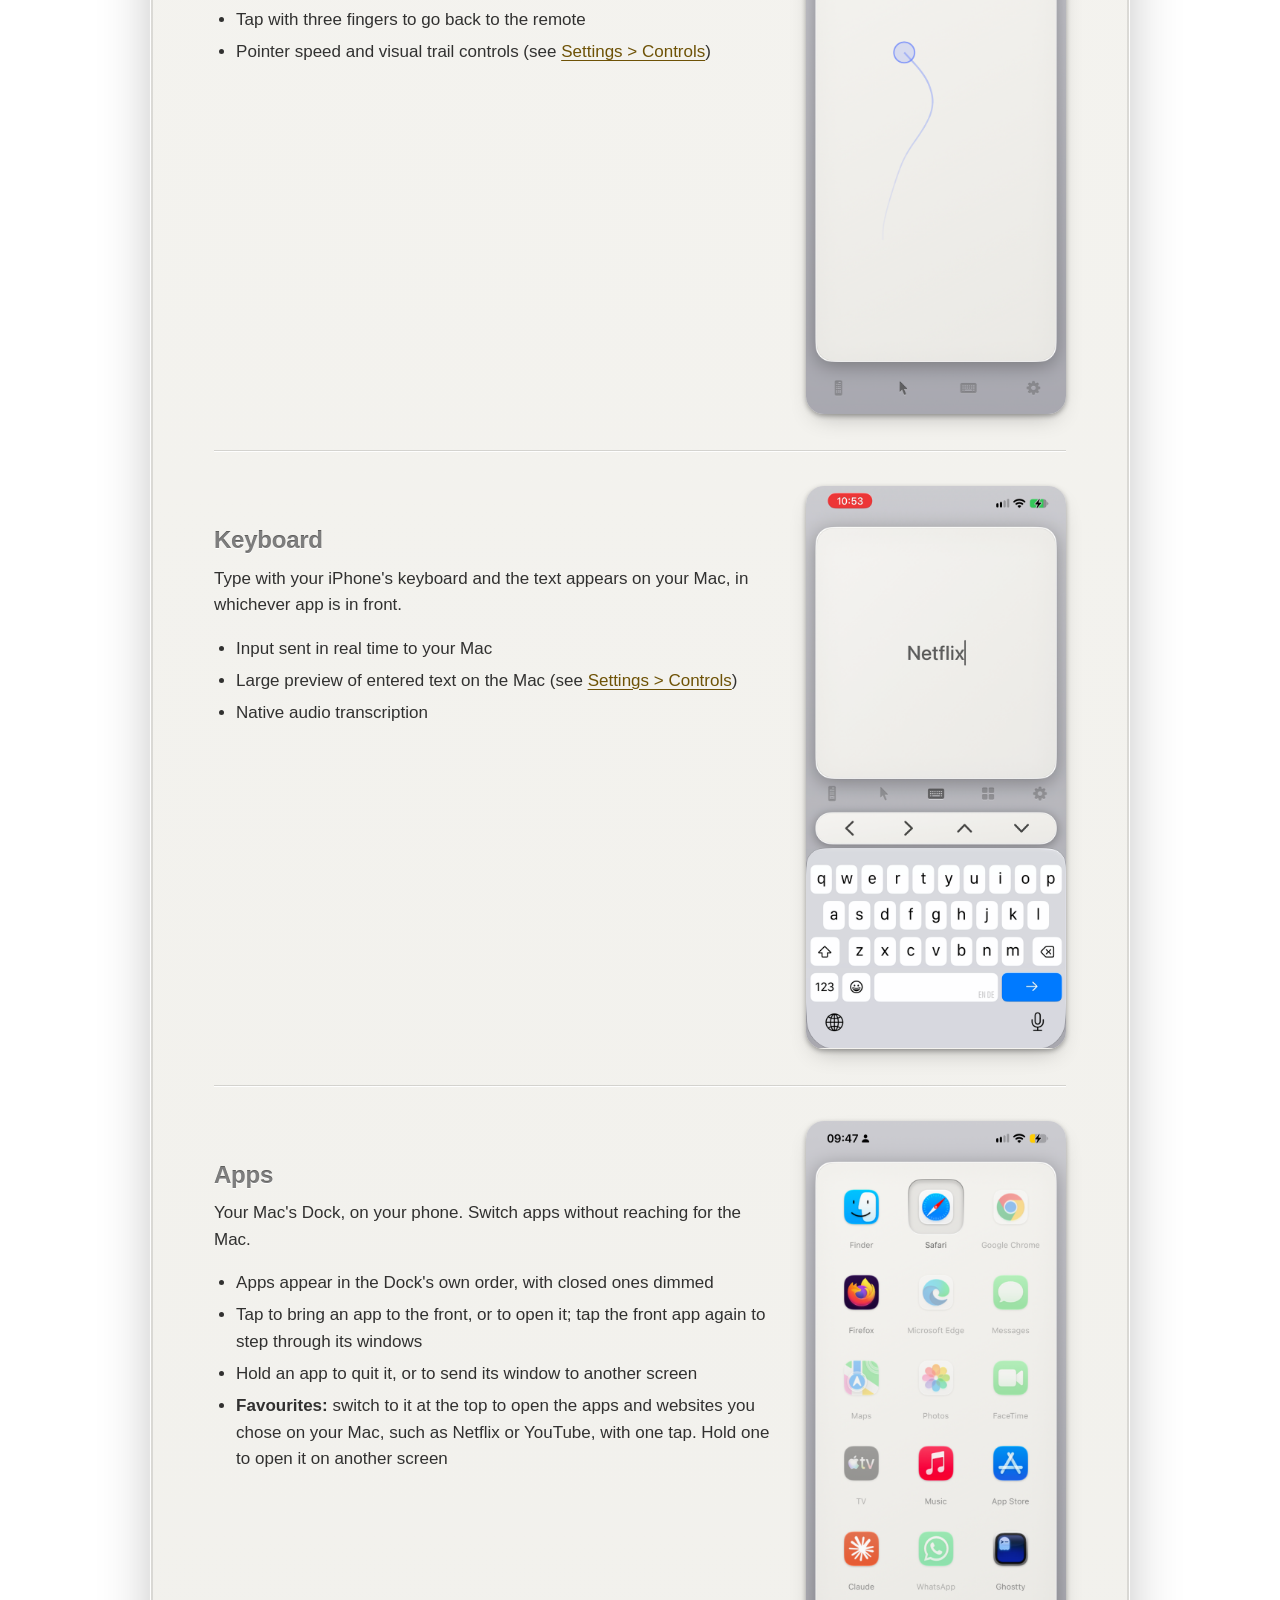
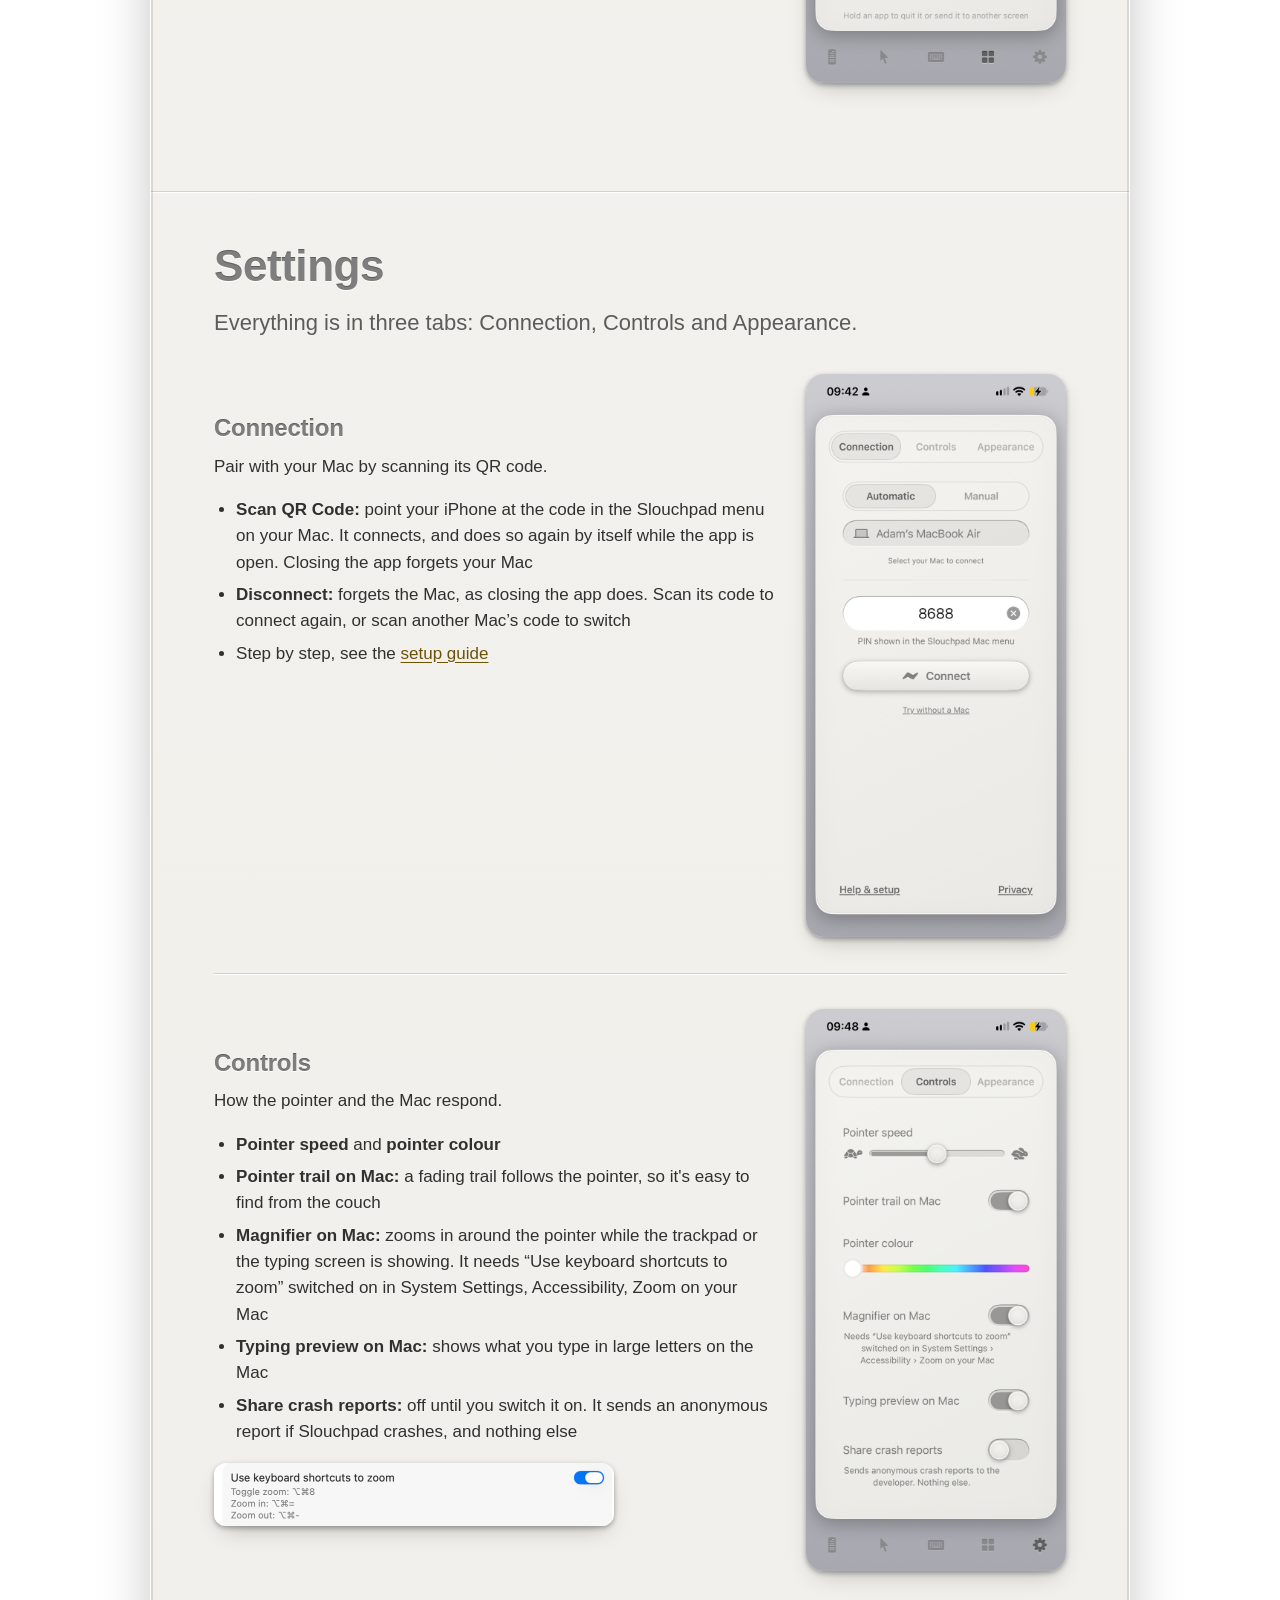
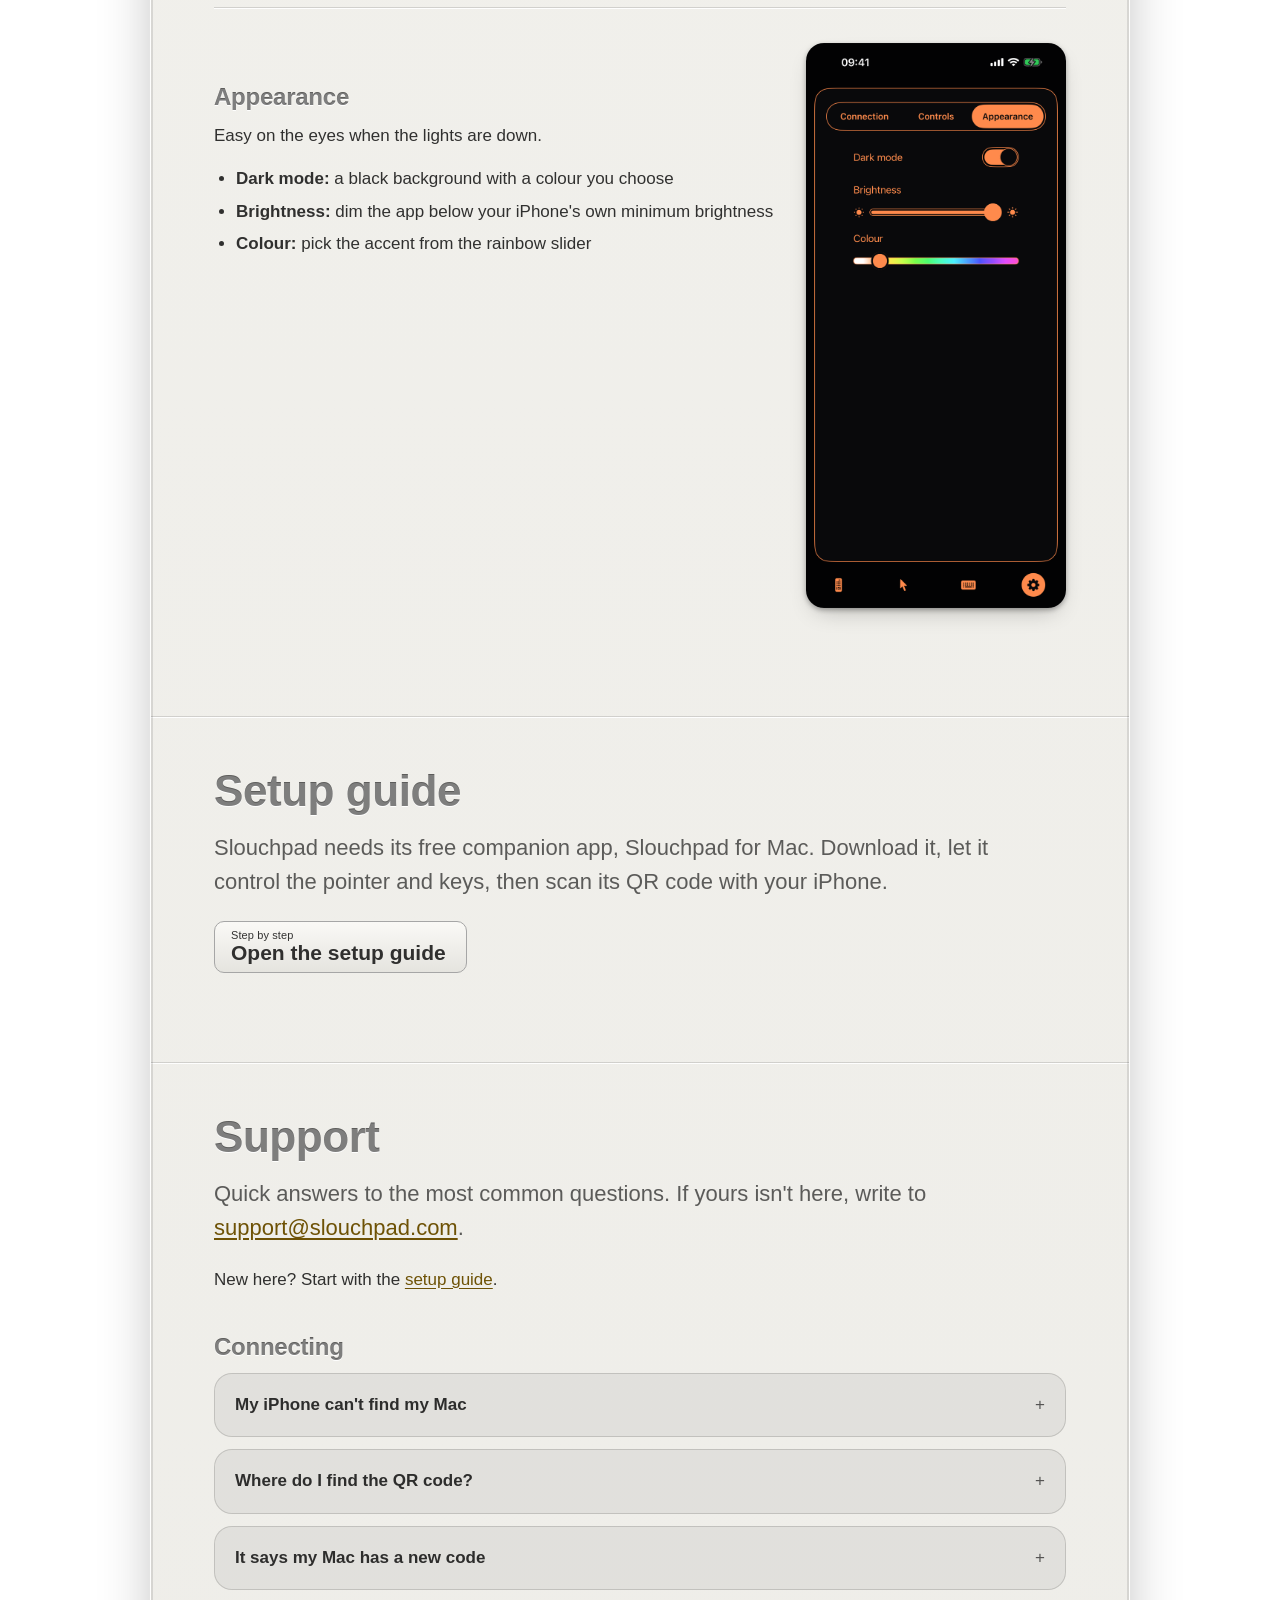
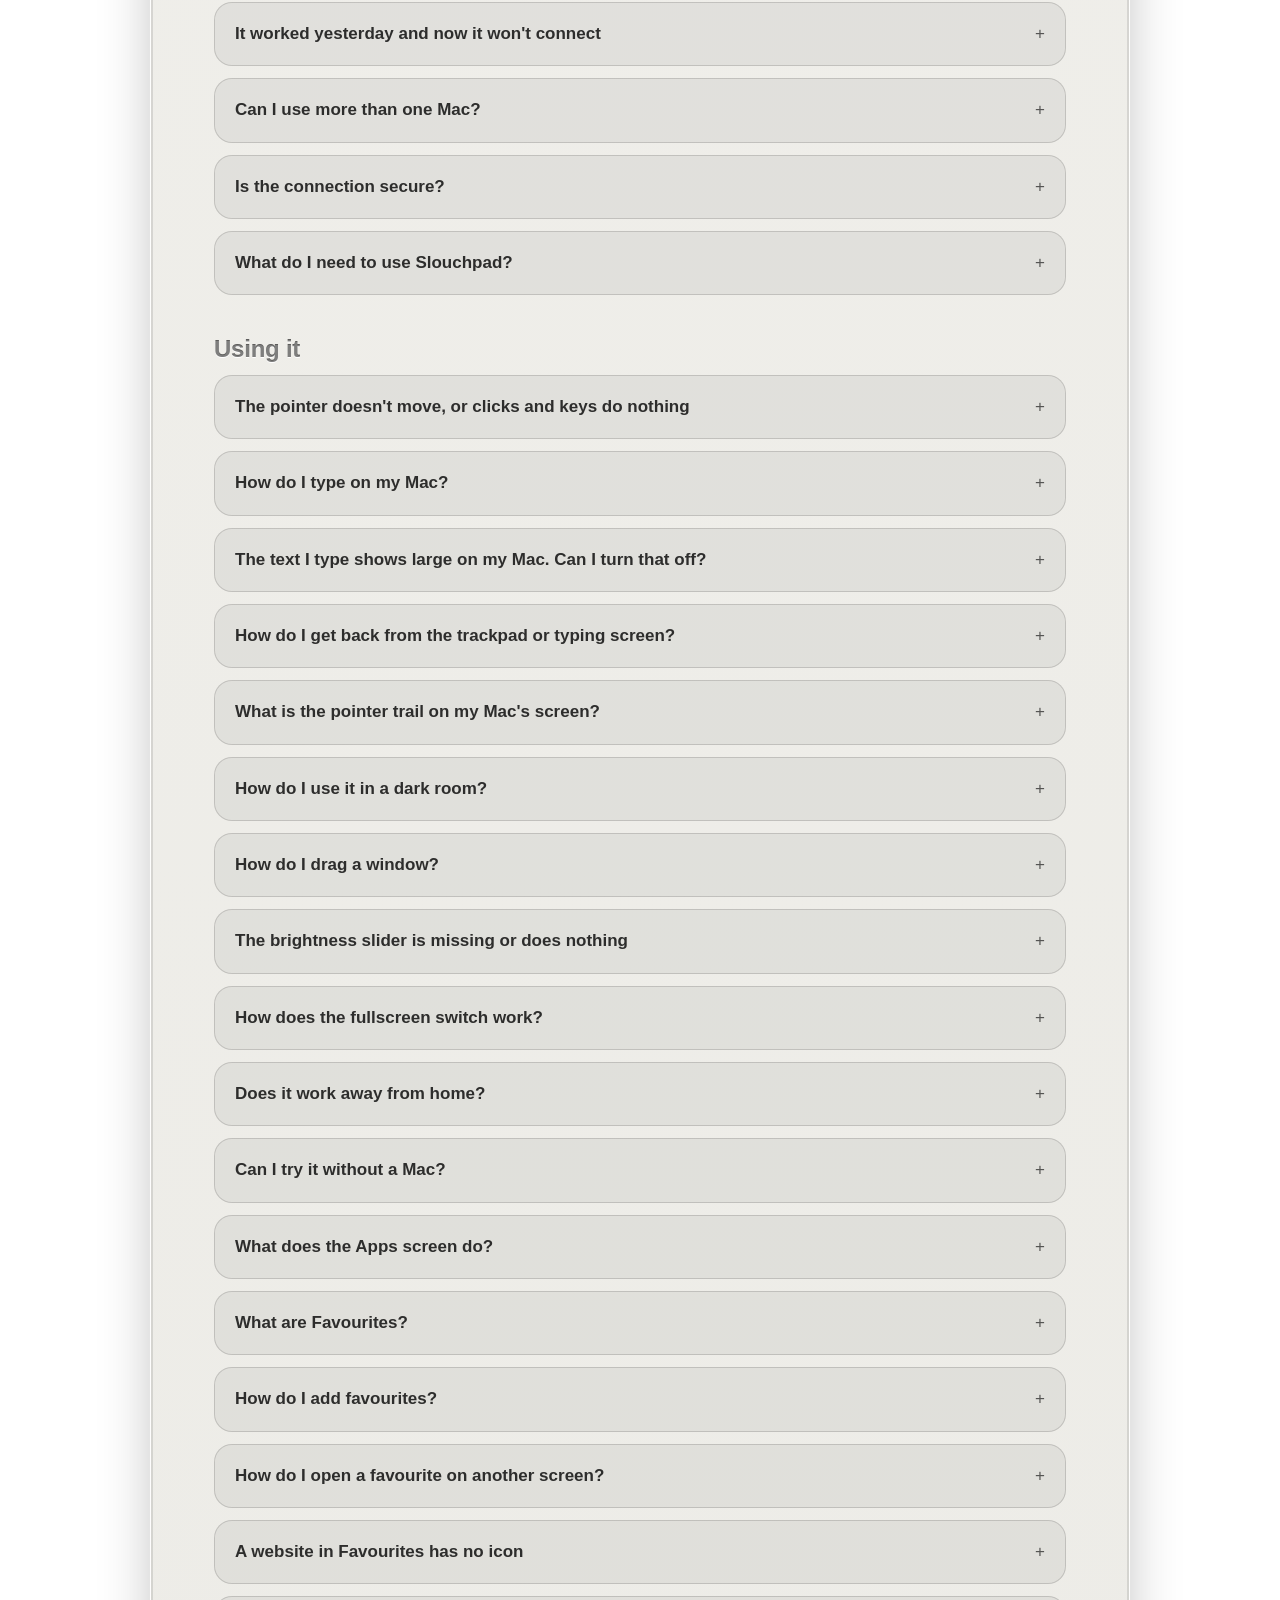
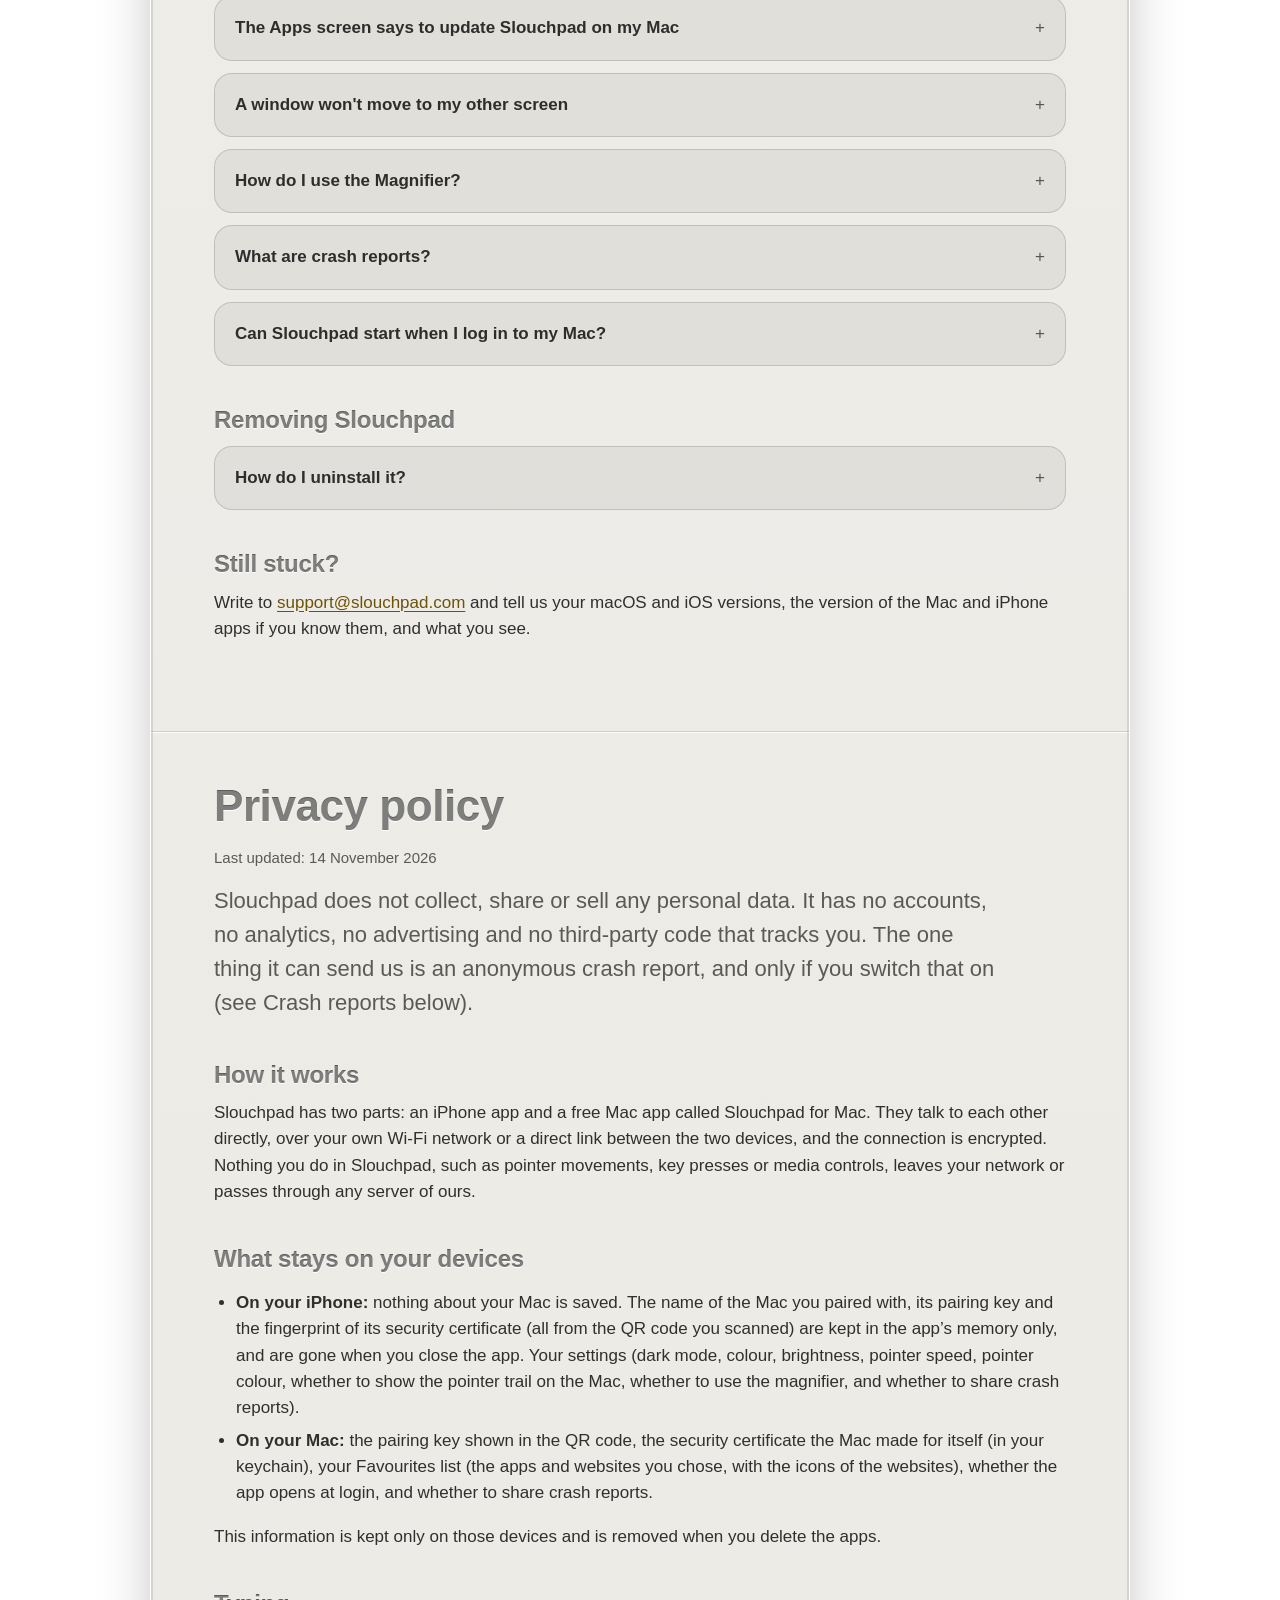
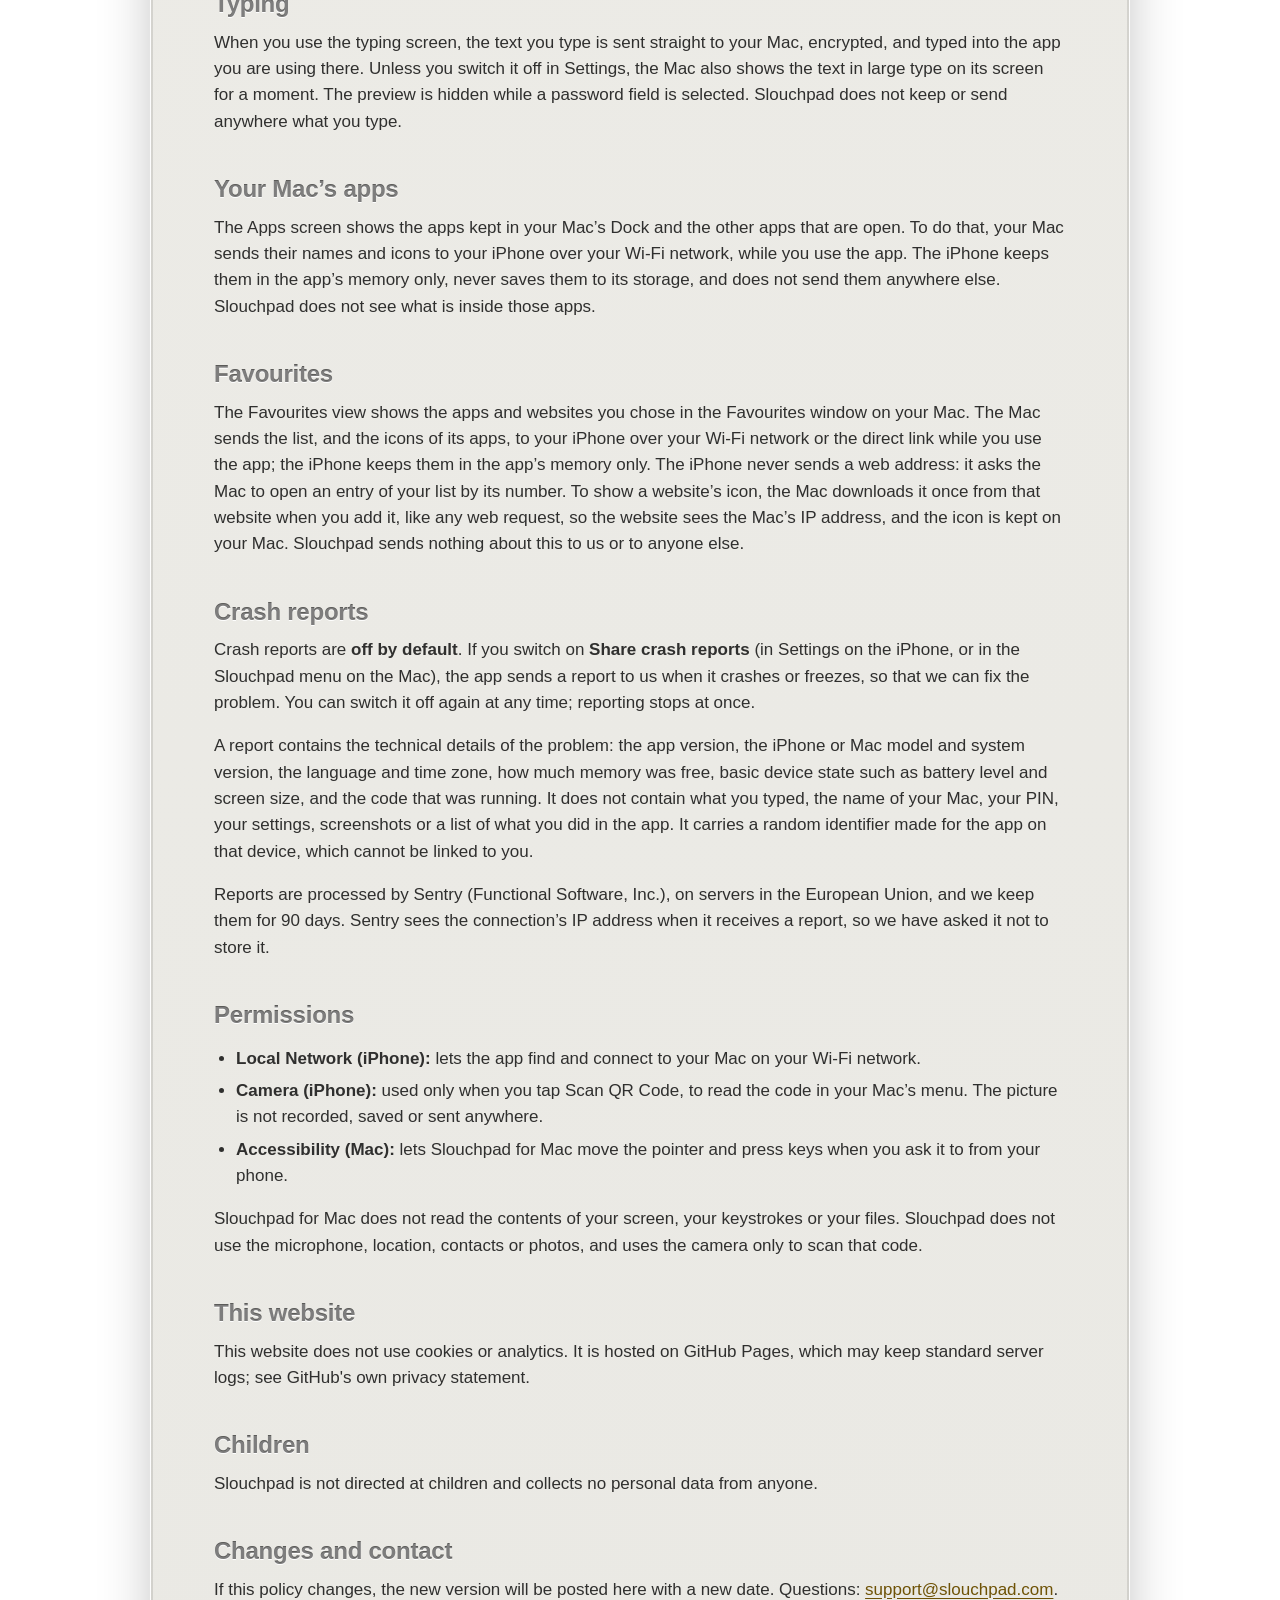
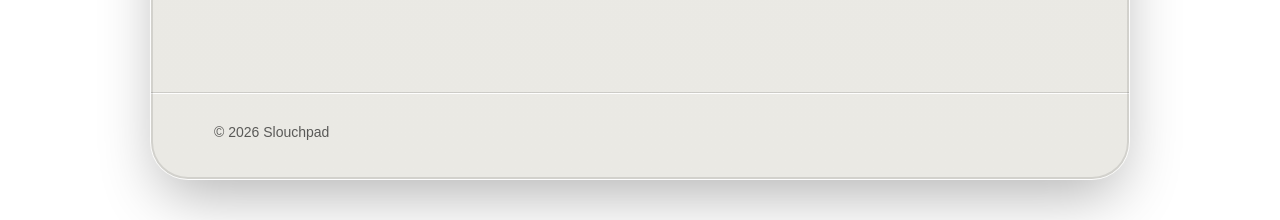
==== commit df7c068e: "Text: closing the iPhone app forgets the Mac" ====
--- a/index.html
+++ b/index.html
@@ -89,8 +89,8 @@
   <div class="feature">
     <div class="feature-text"><h3 class="etched sub">Connection</h3><p>Pair with your Mac by scanning its QR code.</p>
       <ul>
-        <li><strong>Scan QR Code:</strong> point your iPhone at the code in the Slouchpad menu on your Mac. It connects, and does so again by itself whenever your Mac is in reach</li>
-        <li><strong>Disconnect:</strong> forgets the Mac. Scan its code to connect again, or scan another Mac&rsquo;s code to switch</li>
+        <li><strong>Scan QR Code:</strong> point your iPhone at the code in the Slouchpad menu on your Mac. It connects, and does so again by itself while the app is open. Closing the app forgets your Mac</li>
+        <li><strong>Disconnect:</strong> forgets the Mac, as closing the app does. Scan its code to connect again, or scan another Mac&rsquo;s code to switch</li>
         <li>Step by step, see the <a href="/setup/">setup guide</a></li>
       </ul></div>
     <div class="feature-shot"><video src="/assets/screens/connection/connection-automatic.mp4" poster="/assets/screens/connection/connection-automatic.png" width="444" height="960" autoplay muted loop playsinline preload="metadata" aria-label="Scanning the QR code in the Mac's menu with the iPhone app, which then connects to the Mac."></video></div>
@@ -154,7 +154,7 @@
   </details>
   <details>
     <summary>It worked yesterday and now it won't connect</summary>
-    <p>The Mac may be asleep, switched off, or on a different network, or Slouchpad may not be running on it. Open the iPhone app: it says what it is waiting for, and connects by itself as soon as your Mac is in reach. If it says the Mac has a new code or a different certificate, scan the code again.</p>
+    <p>The Mac may be asleep, switched off, or on a different network, or Slouchpad may not be running on it. Open the iPhone app: it says what it is waiting for, and connects by itself as soon as your Mac is in reach. If you closed the app, it has forgotten your Mac, so scan the code again. If it says the Mac has a new code or a different certificate, scan the code again.</p>
   </details>
   <details>
     <summary>Can I use more than one Mac?</summary>
@@ -283,7 +283,7 @@
 
   <h3 class="etched sub">What stays on your devices</h3>
   <ul>
-    <li><strong>On your iPhone:</strong> the name of the Mac you paired with, its pairing key and the fingerprint of its security certificate (both from the QR code you scanned), and your settings (dark mode, colour, brightness, pointer speed, pointer colour, whether to show the pointer trail on the Mac, whether to use the magnifier, and whether to share crash reports).</li>
+    <li><strong>On your iPhone:</strong> nothing about your Mac is saved. The name of the Mac you paired with, its pairing key and the fingerprint of its security certificate (all from the QR code you scanned) are kept in the app&rsquo;s memory only, and are gone when you close the app. Your settings (dark mode, colour, brightness, pointer speed, pointer colour, whether to show the pointer trail on the Mac, whether to use the magnifier, and whether to share crash reports).</li>
     <li><strong>On your Mac:</strong> the pairing key shown in the QR code, the security certificate the Mac made for itself (in your keychain), your Favourites list (the apps and websites you chose, with the icons of the websites), whether the app opens at login, and whether to share crash reports.</li>
   </ul>
   <p>This information is kept only on those devices and is removed when you delete the apps.</p>
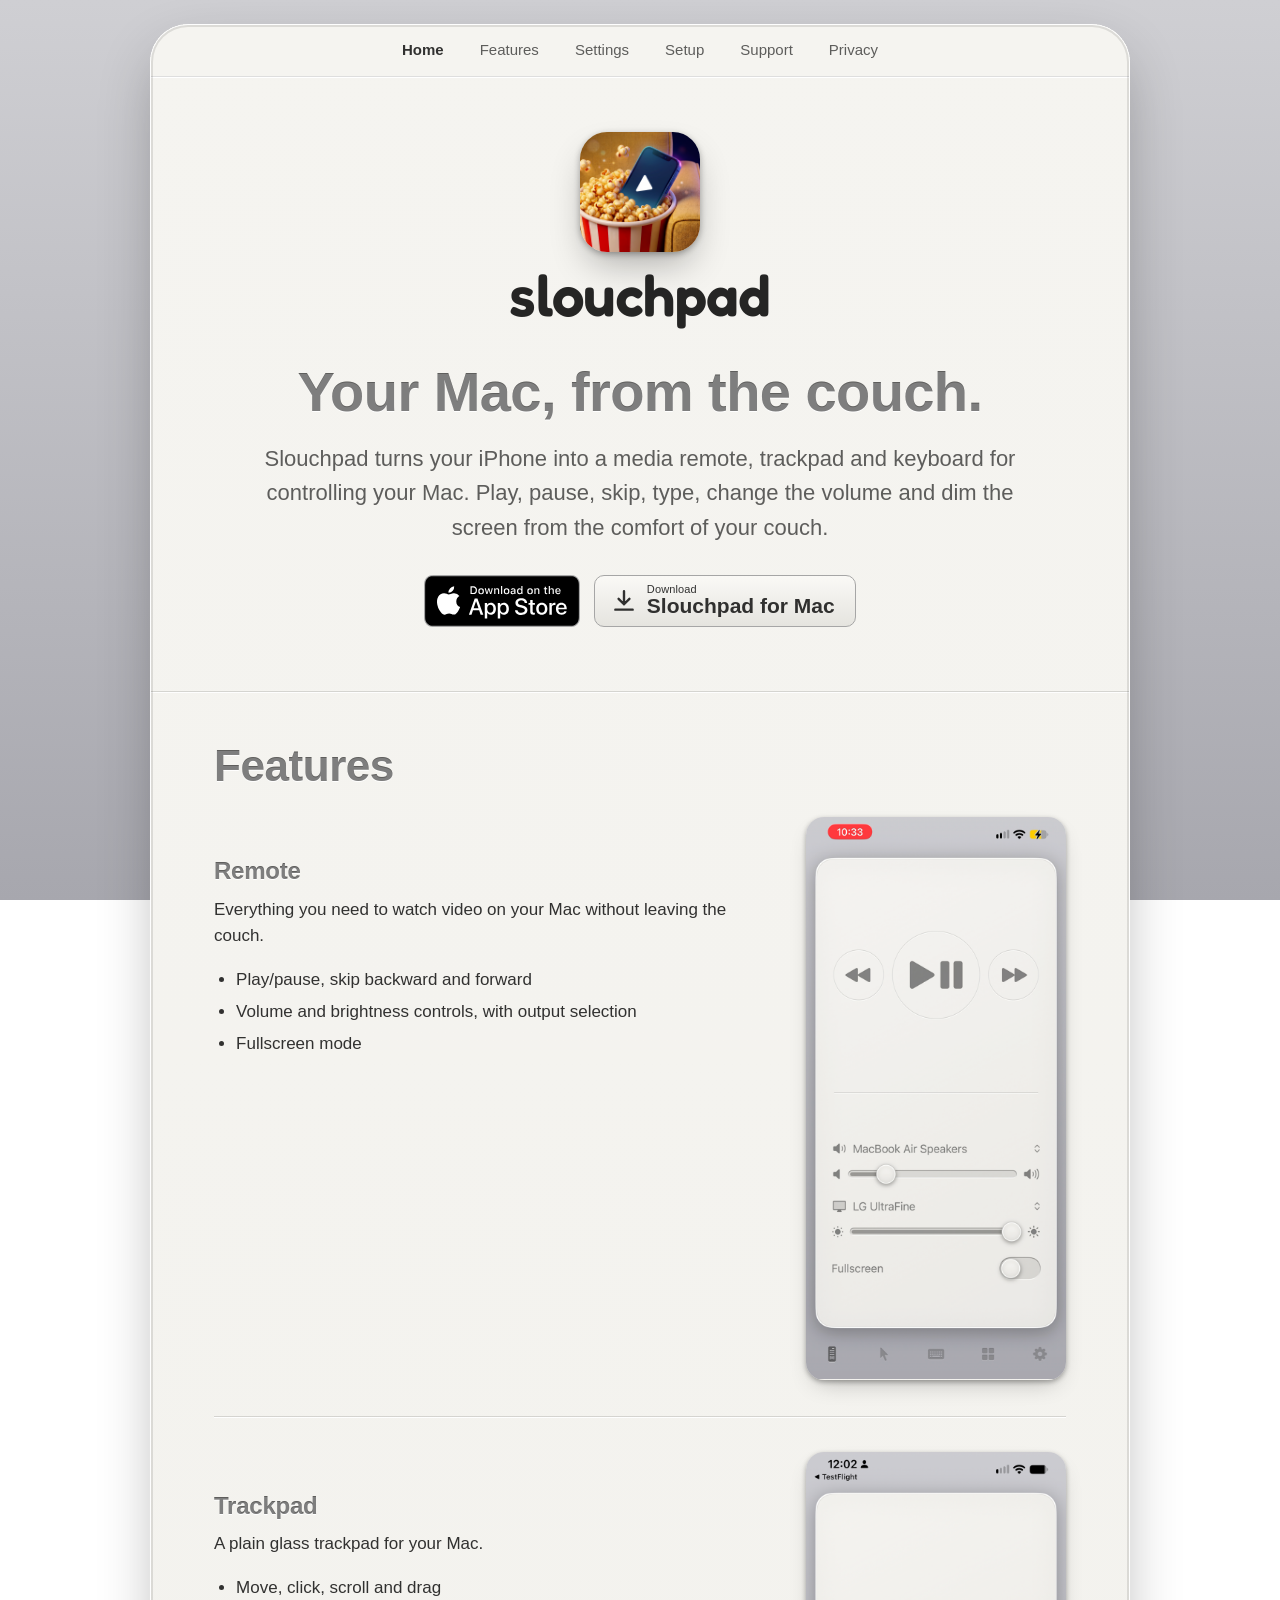
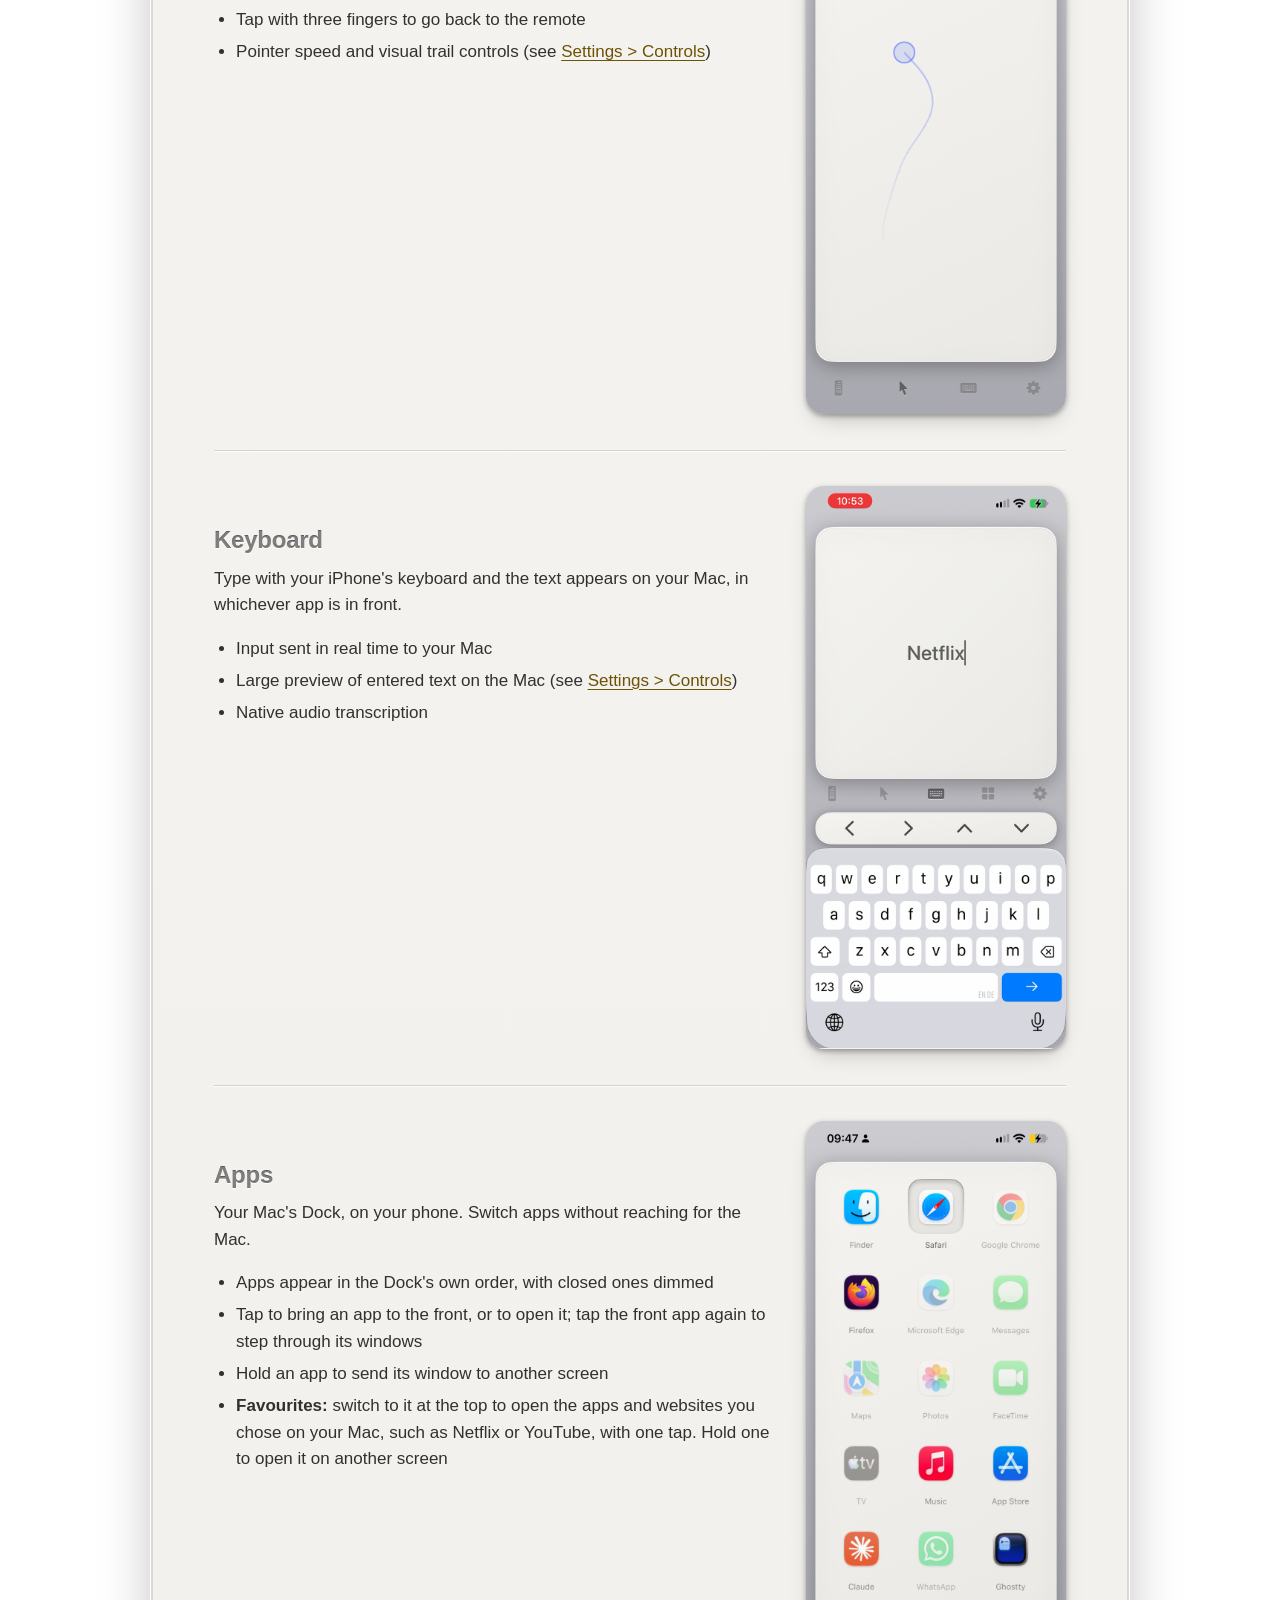
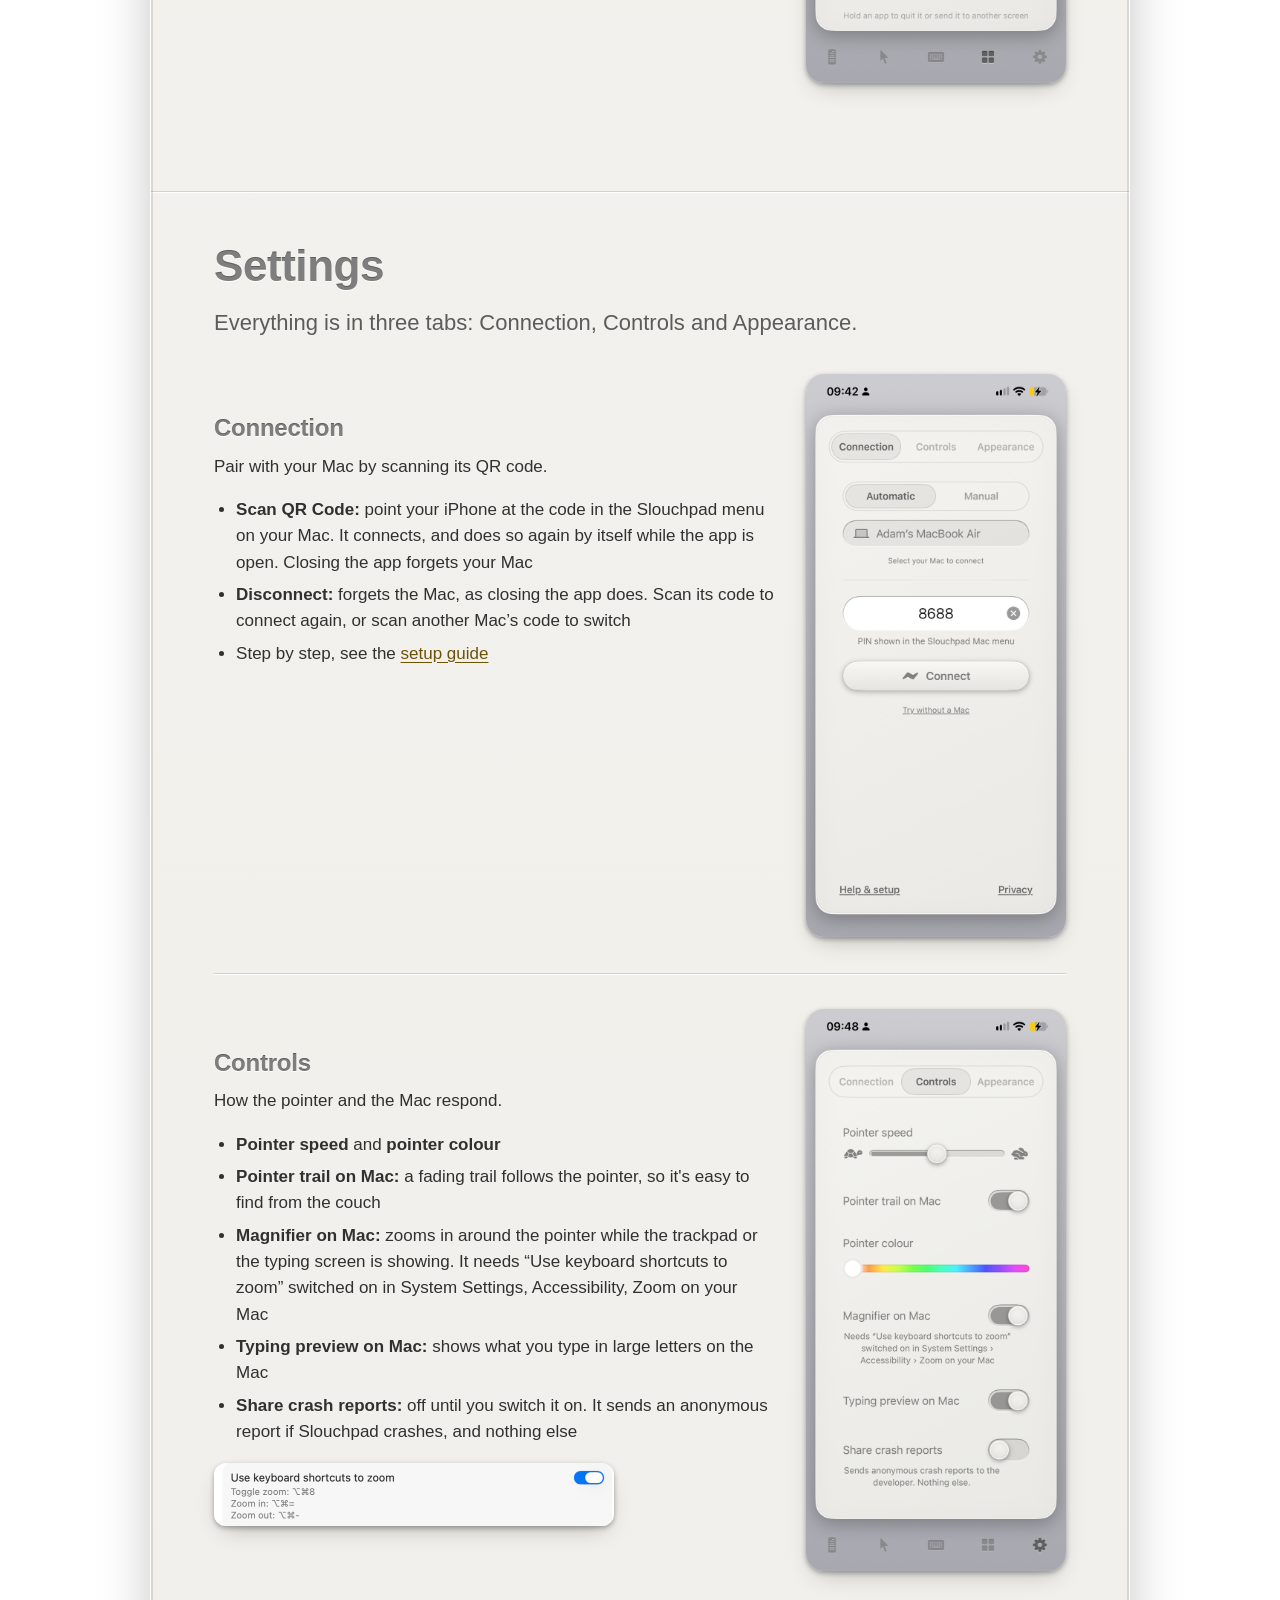
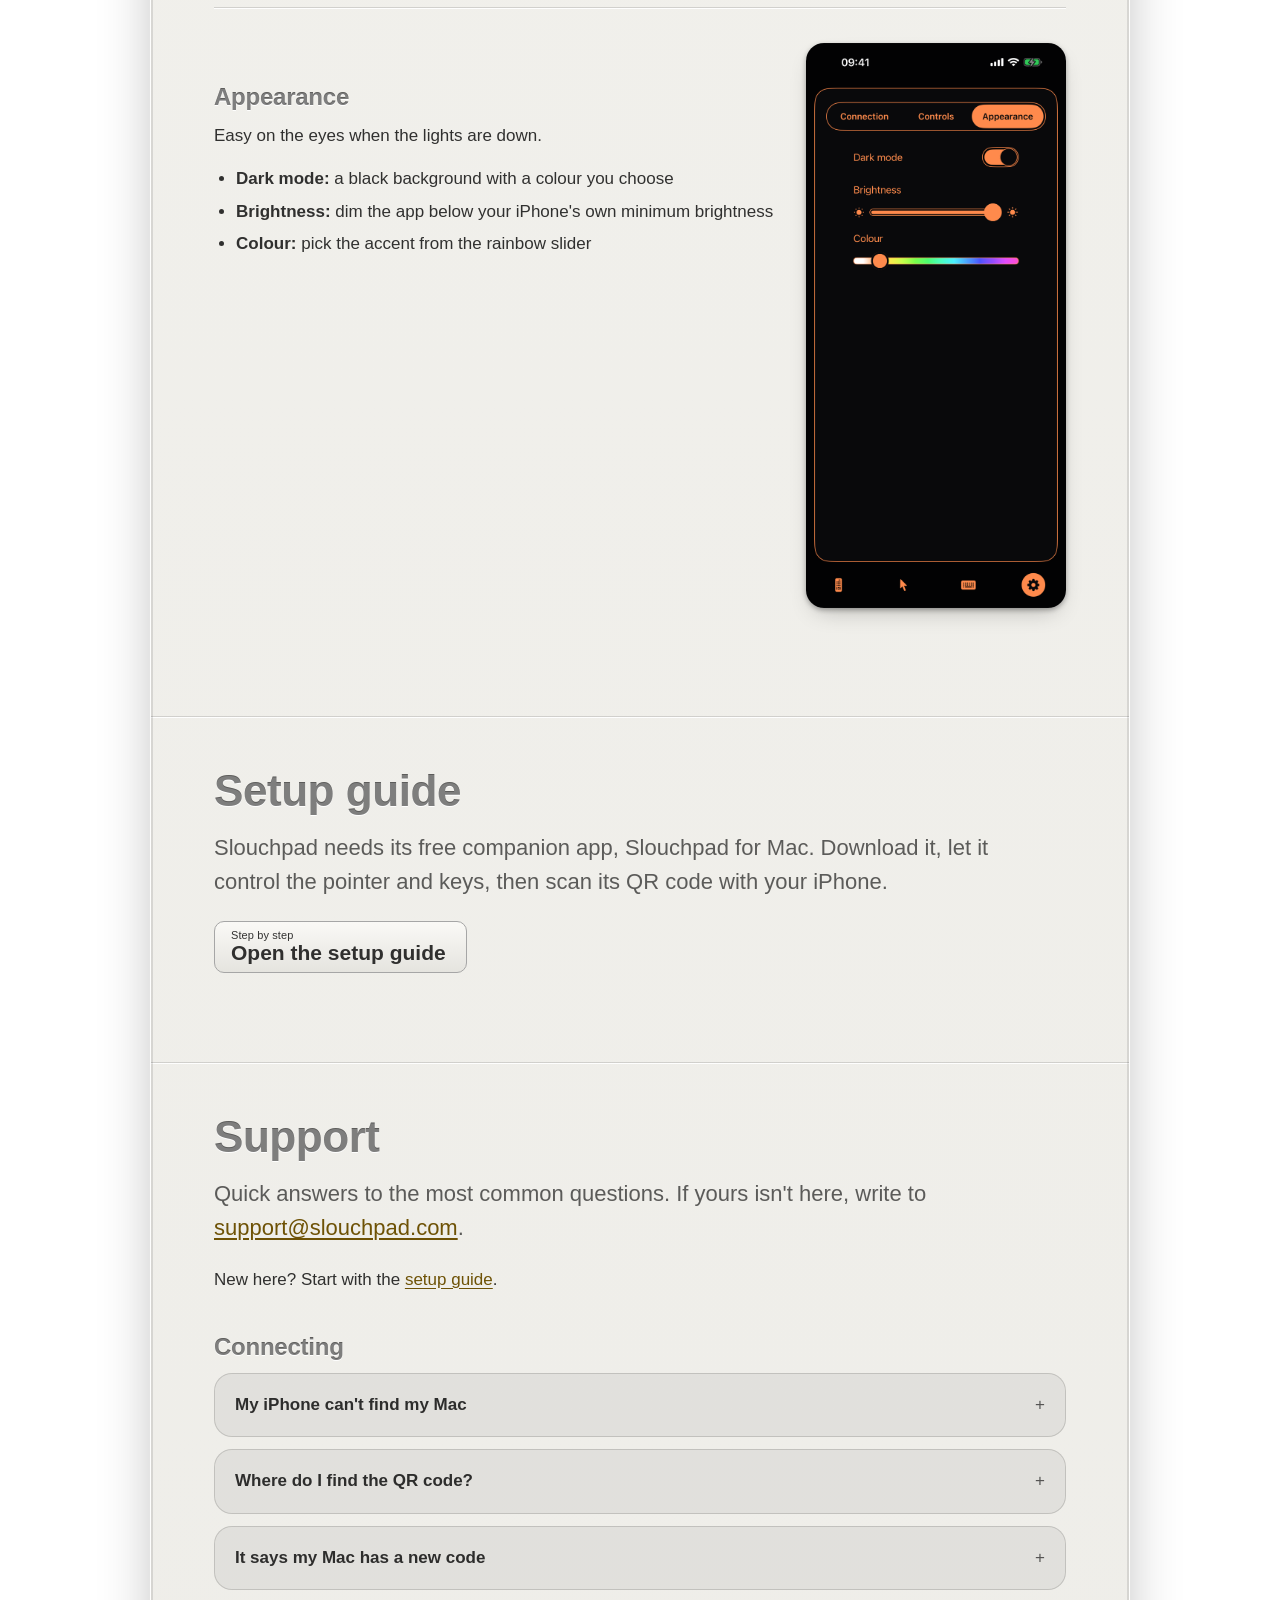
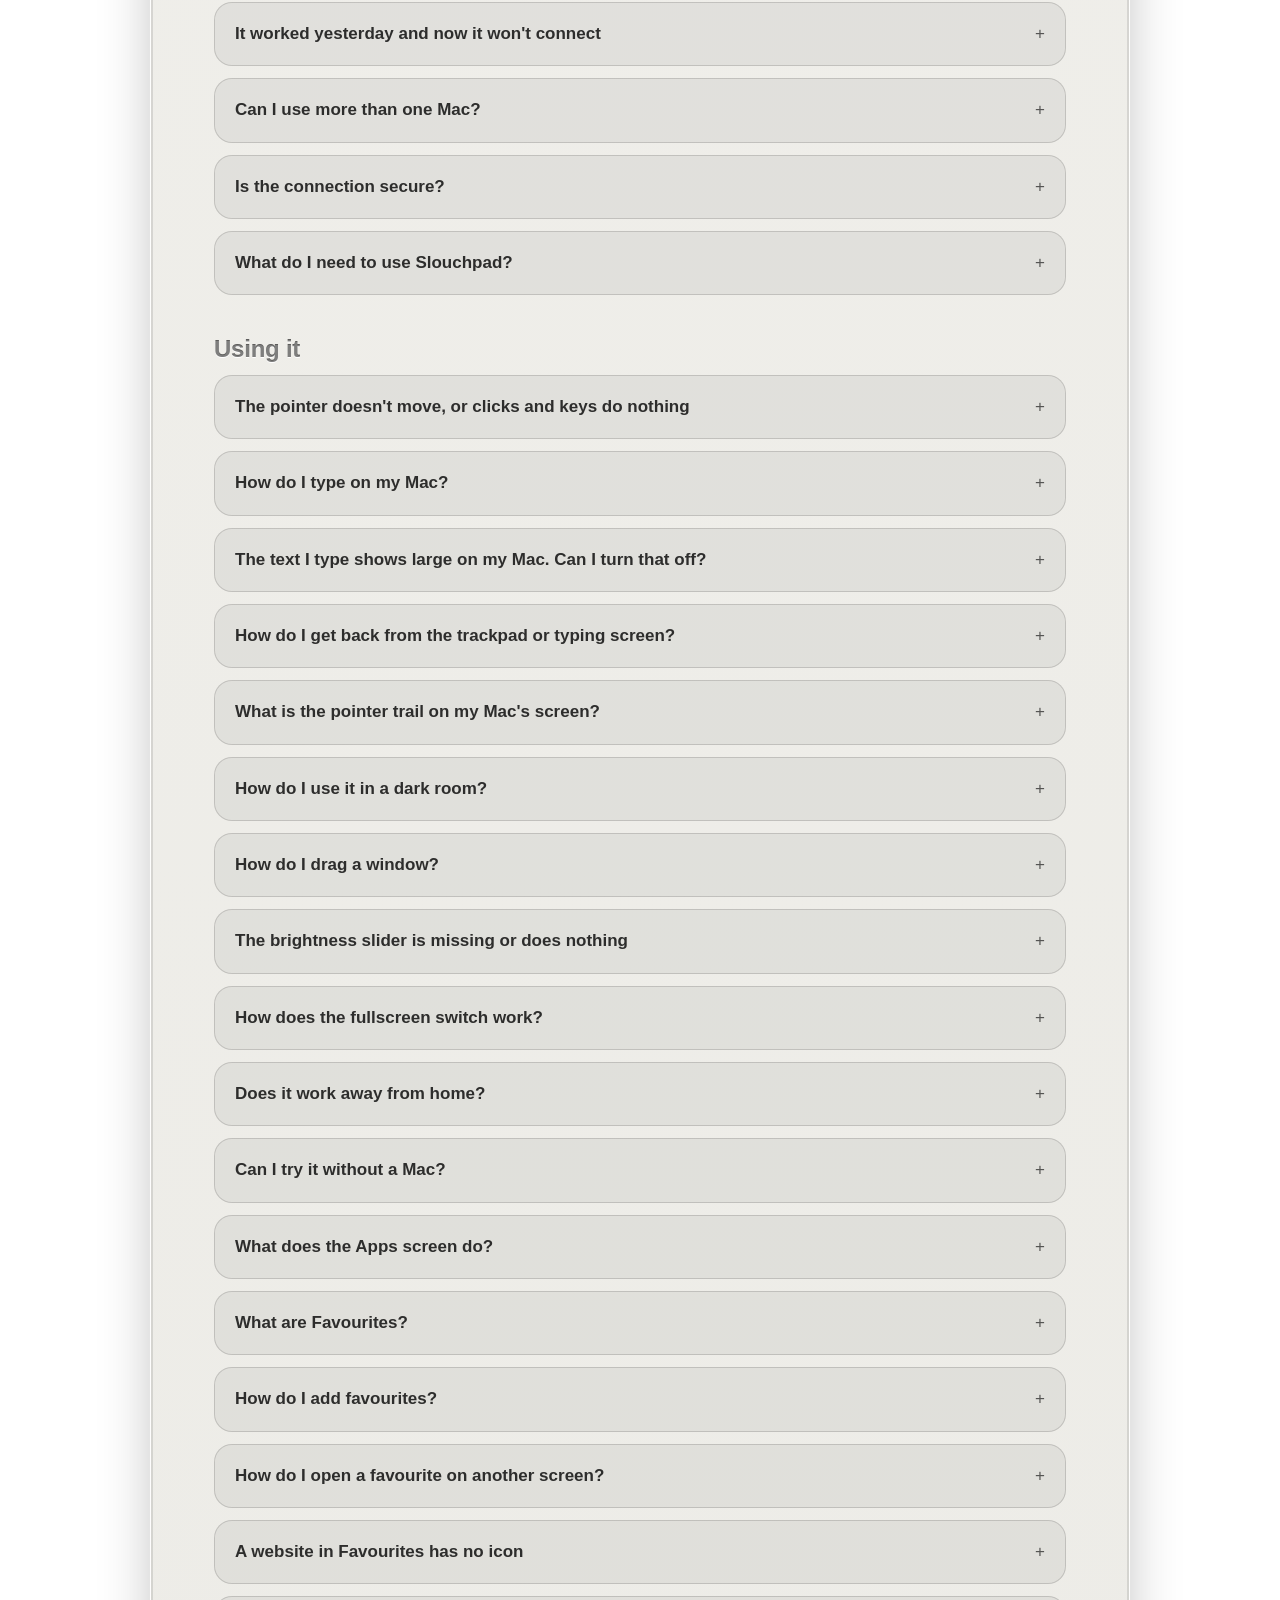
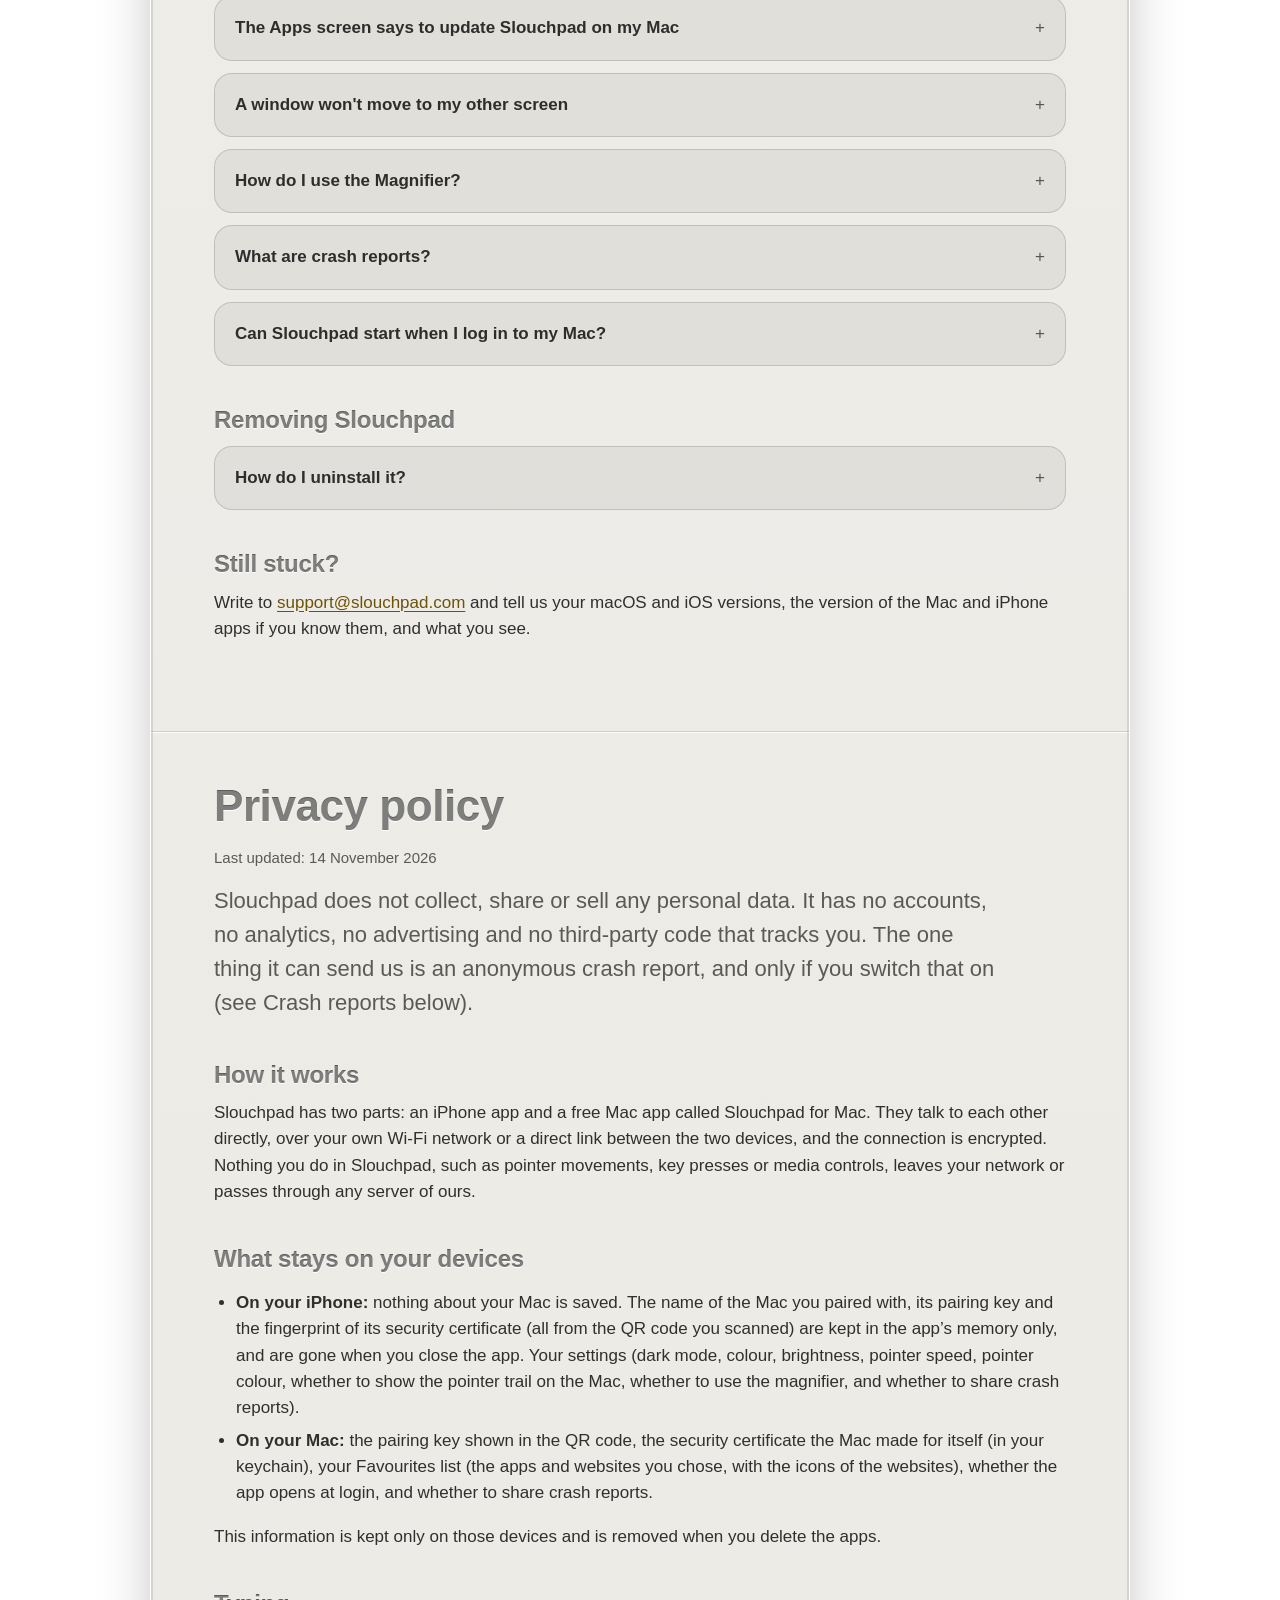
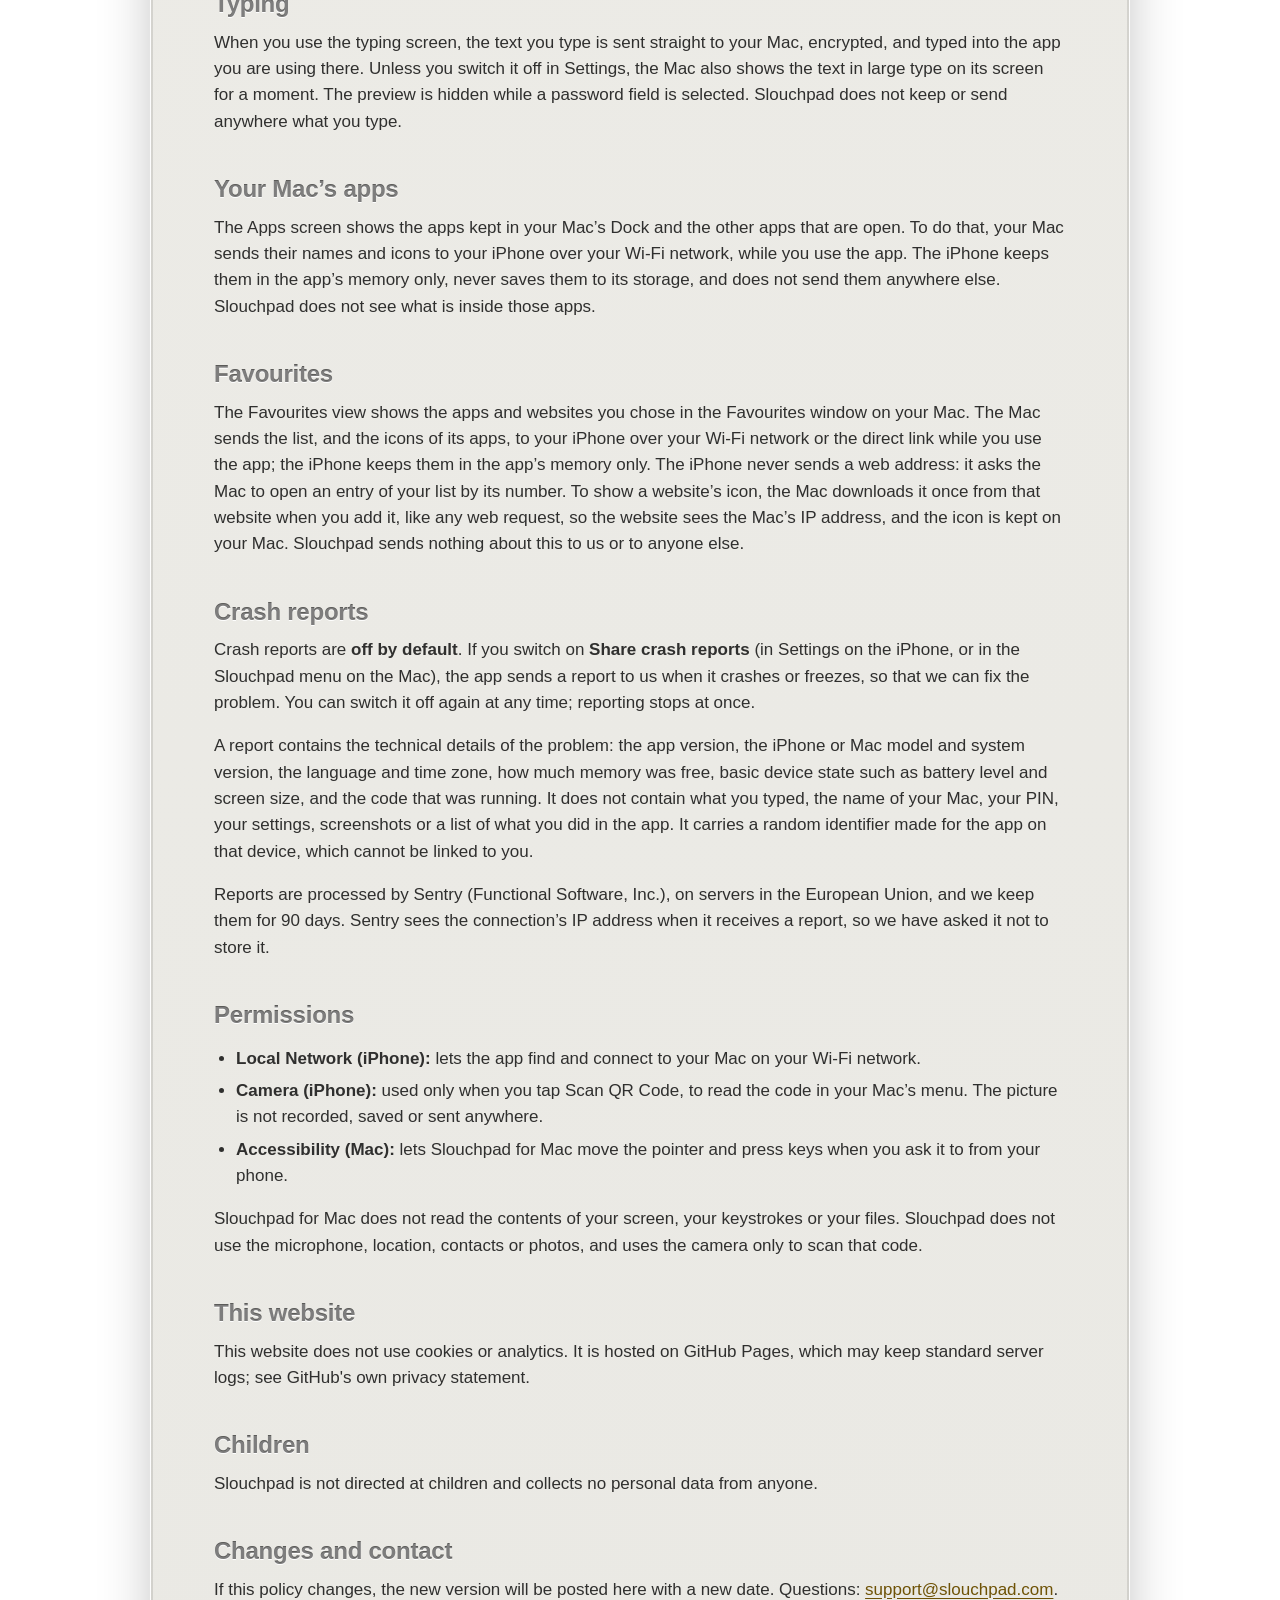
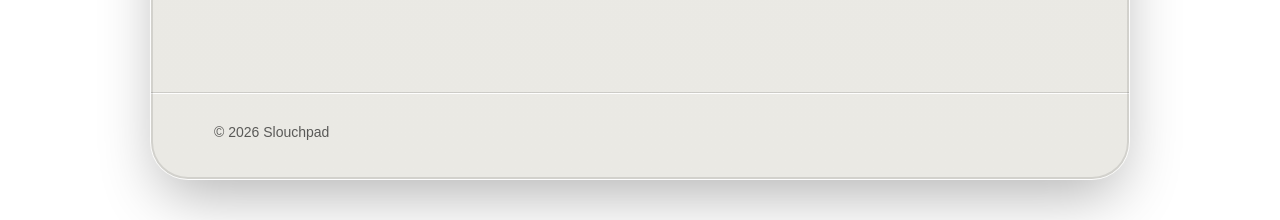
==== commit ceca8988: "Text: no Quit on the Apps screen" ====
--- a/index.html
+++ b/index.html
@@ -74,7 +74,7 @@
       <ul>
         <li>Apps appear in the Dock's own order, with closed ones dimmed</li>
         <li>Tap to bring an app to the front, or to open it; tap the front app again to step through its windows</li>
-        <li>Hold an app to quit it, or to send its window to another screen</li>
+        <li>Hold an app to send its window to another screen</li>
         <li><strong>Favourites:</strong> switch to it at the top to open the apps and websites you chose on your Mac, such as Netflix or YouTube, with one tap. Hold one to open it on another screen</li>
       </ul></div>
     <div class="feature-shot"><video src="/assets/screens/features/dock/dock.mp4" poster="/assets/screens/features/dock/dock-select.png" width="592" height="1280" autoplay muted loop playsinline preload="metadata" aria-label="Choosing an app on the Apps screen, then holding Safari to send it to another display or quit it."></video></div>
@@ -218,7 +218,7 @@
 
   <details>
     <summary>What does the Apps screen do?</summary>
-    <p>It shows the apps in your Mac's Dock, in the Dock's own order, with closed ones dimmed, followed by your other open apps. Tap an app to bring it to the front, or to open it if it is closed. Tap the app that is already in front to step through its windows. Hold an app to quit it, or to send its window to another screen when your Mac has more than one.</p>
+    <p>It shows the apps in your Mac's Dock, in the Dock's own order, with closed ones dimmed, followed by your other open apps. Tap an app to bring it to the front, or to open it if it is closed. Tap the app that is already in front to step through its windows. Hold an app to send its window to another screen when your Mac has more than one.</p>
   </details>
   <details>
     <summary>What are Favourites?</summary>
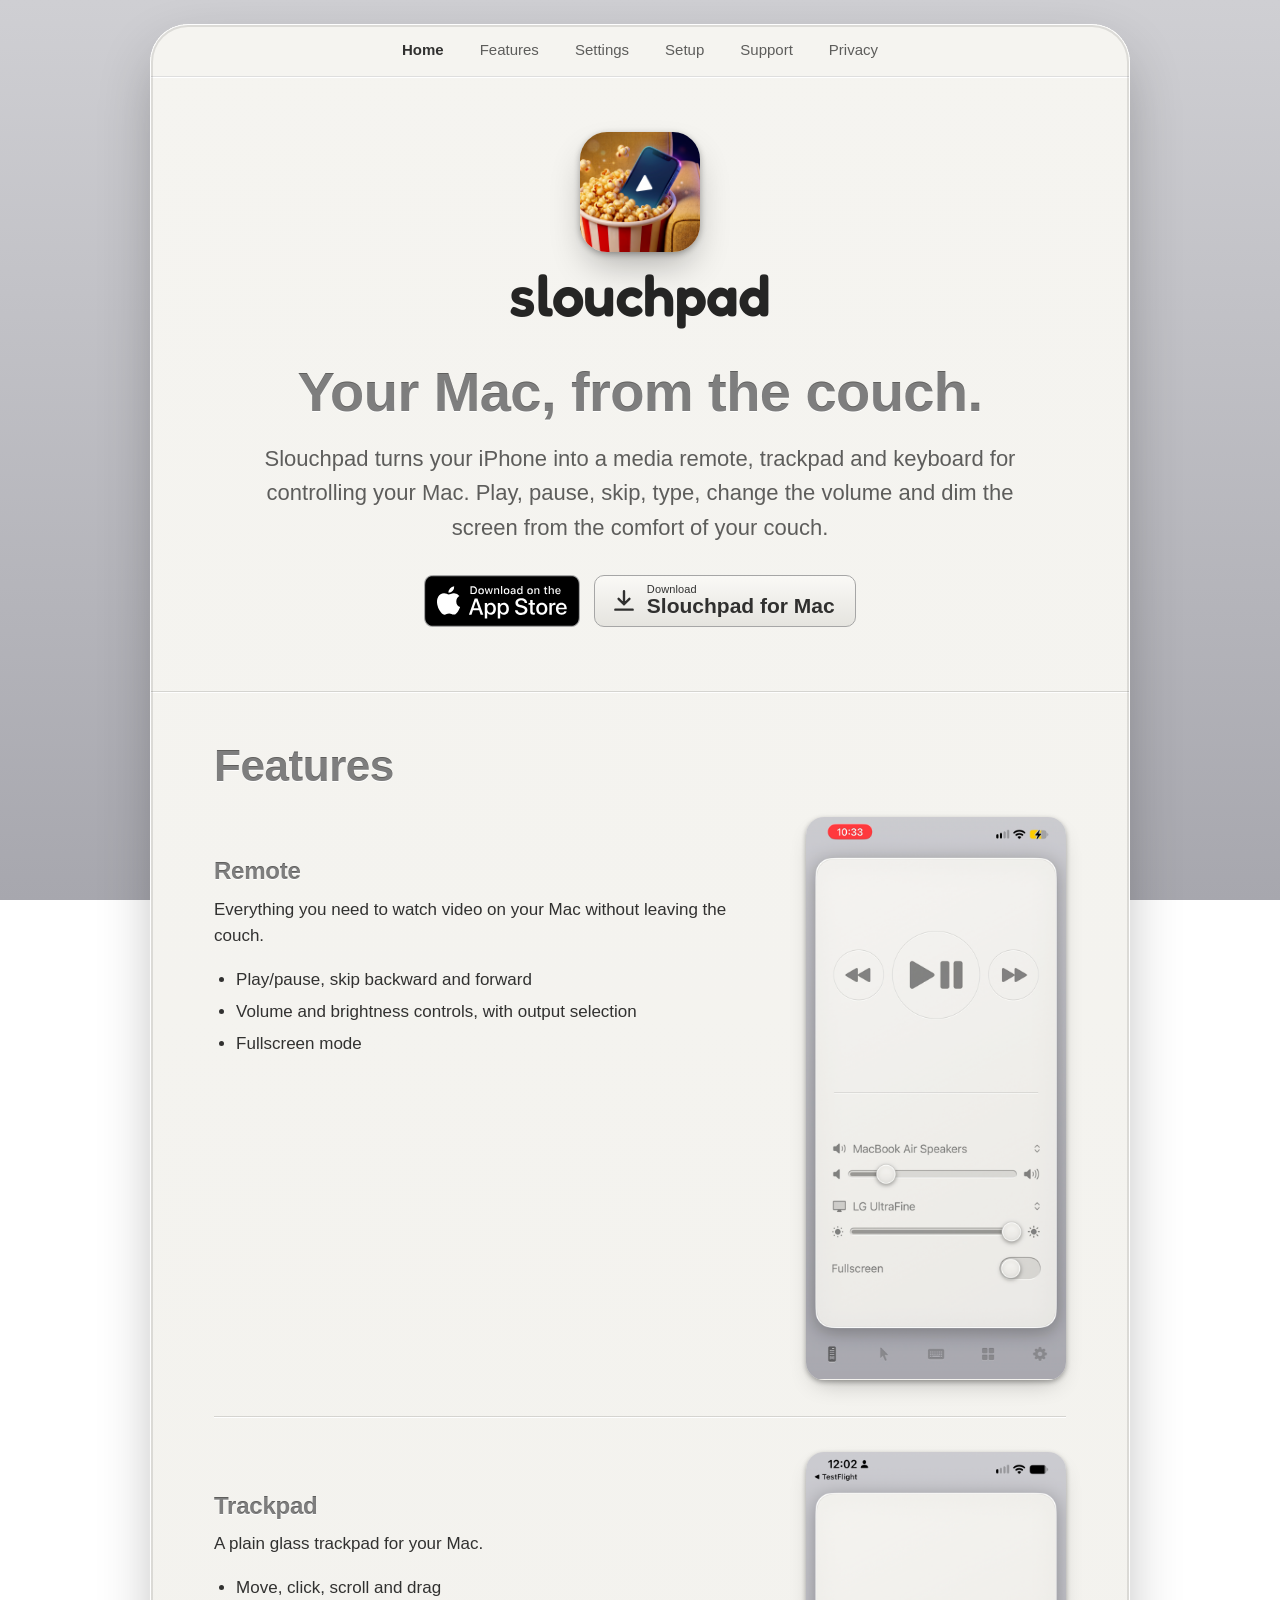
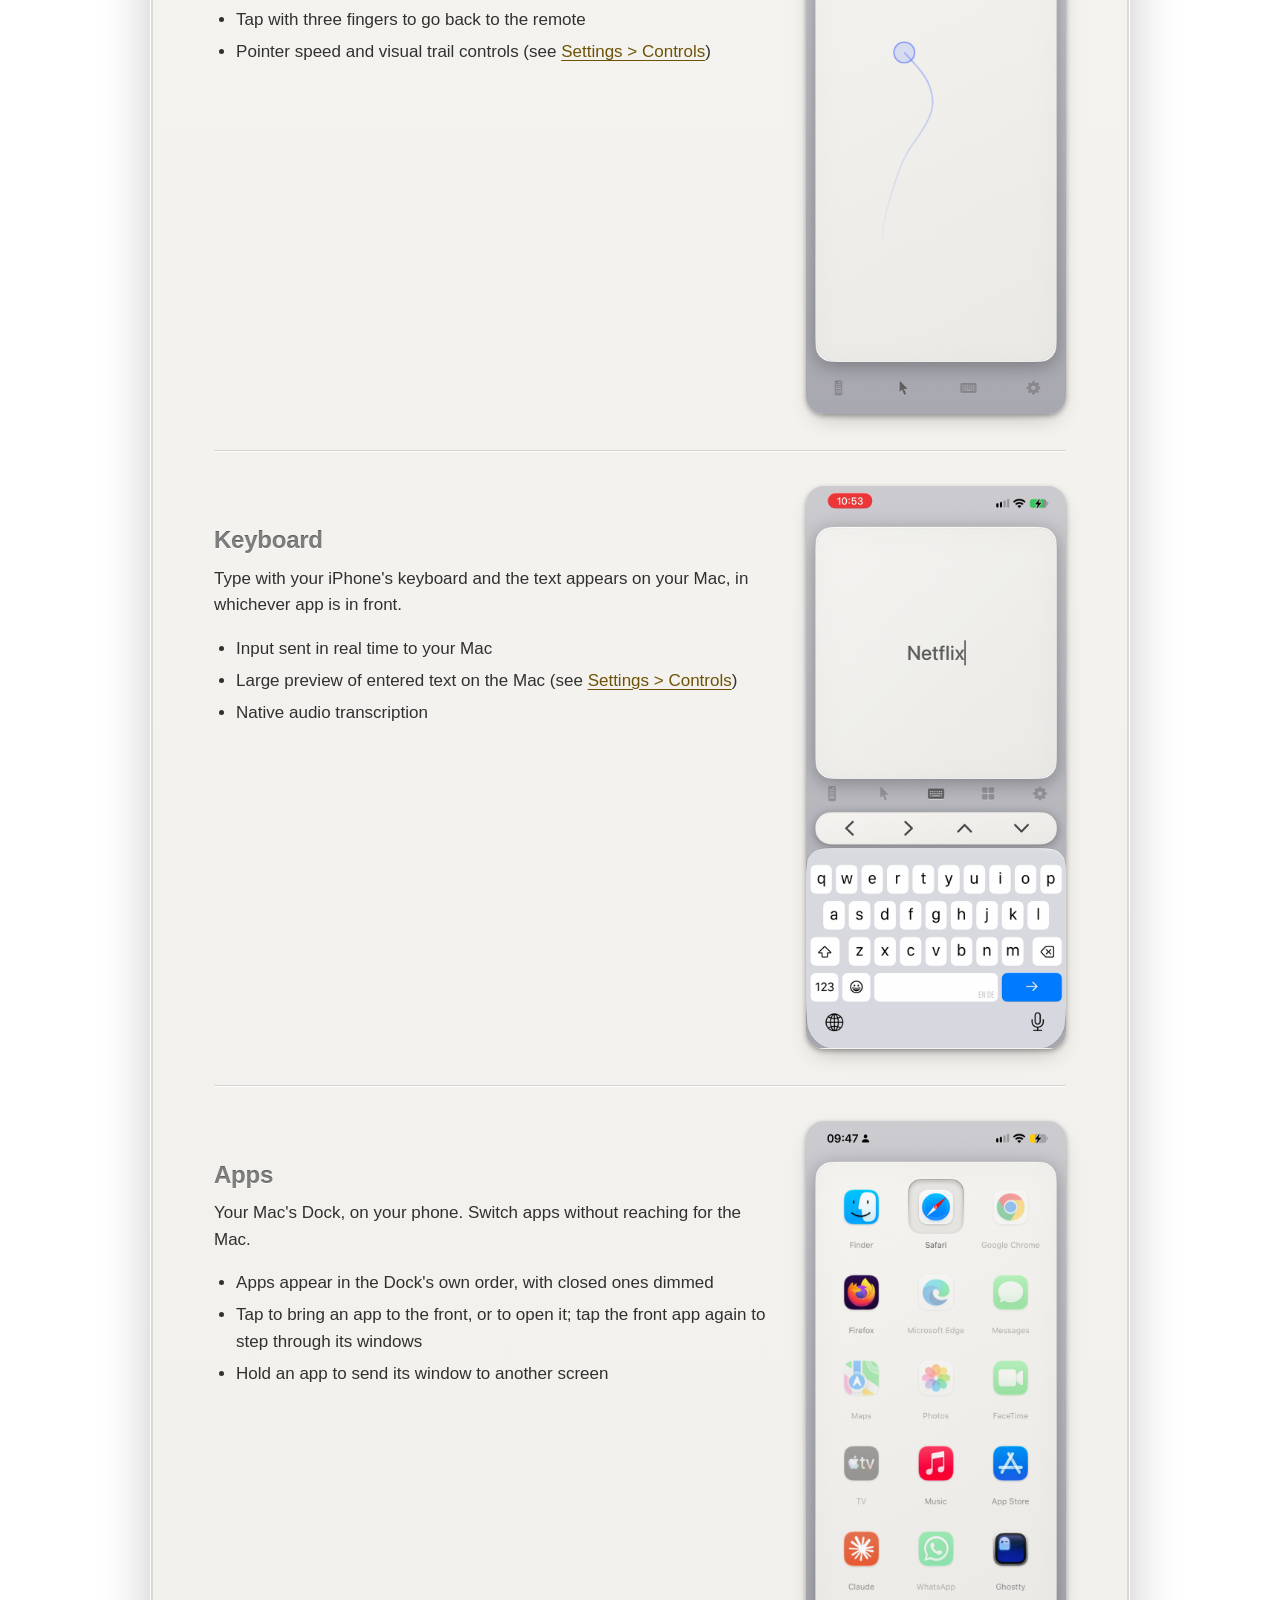
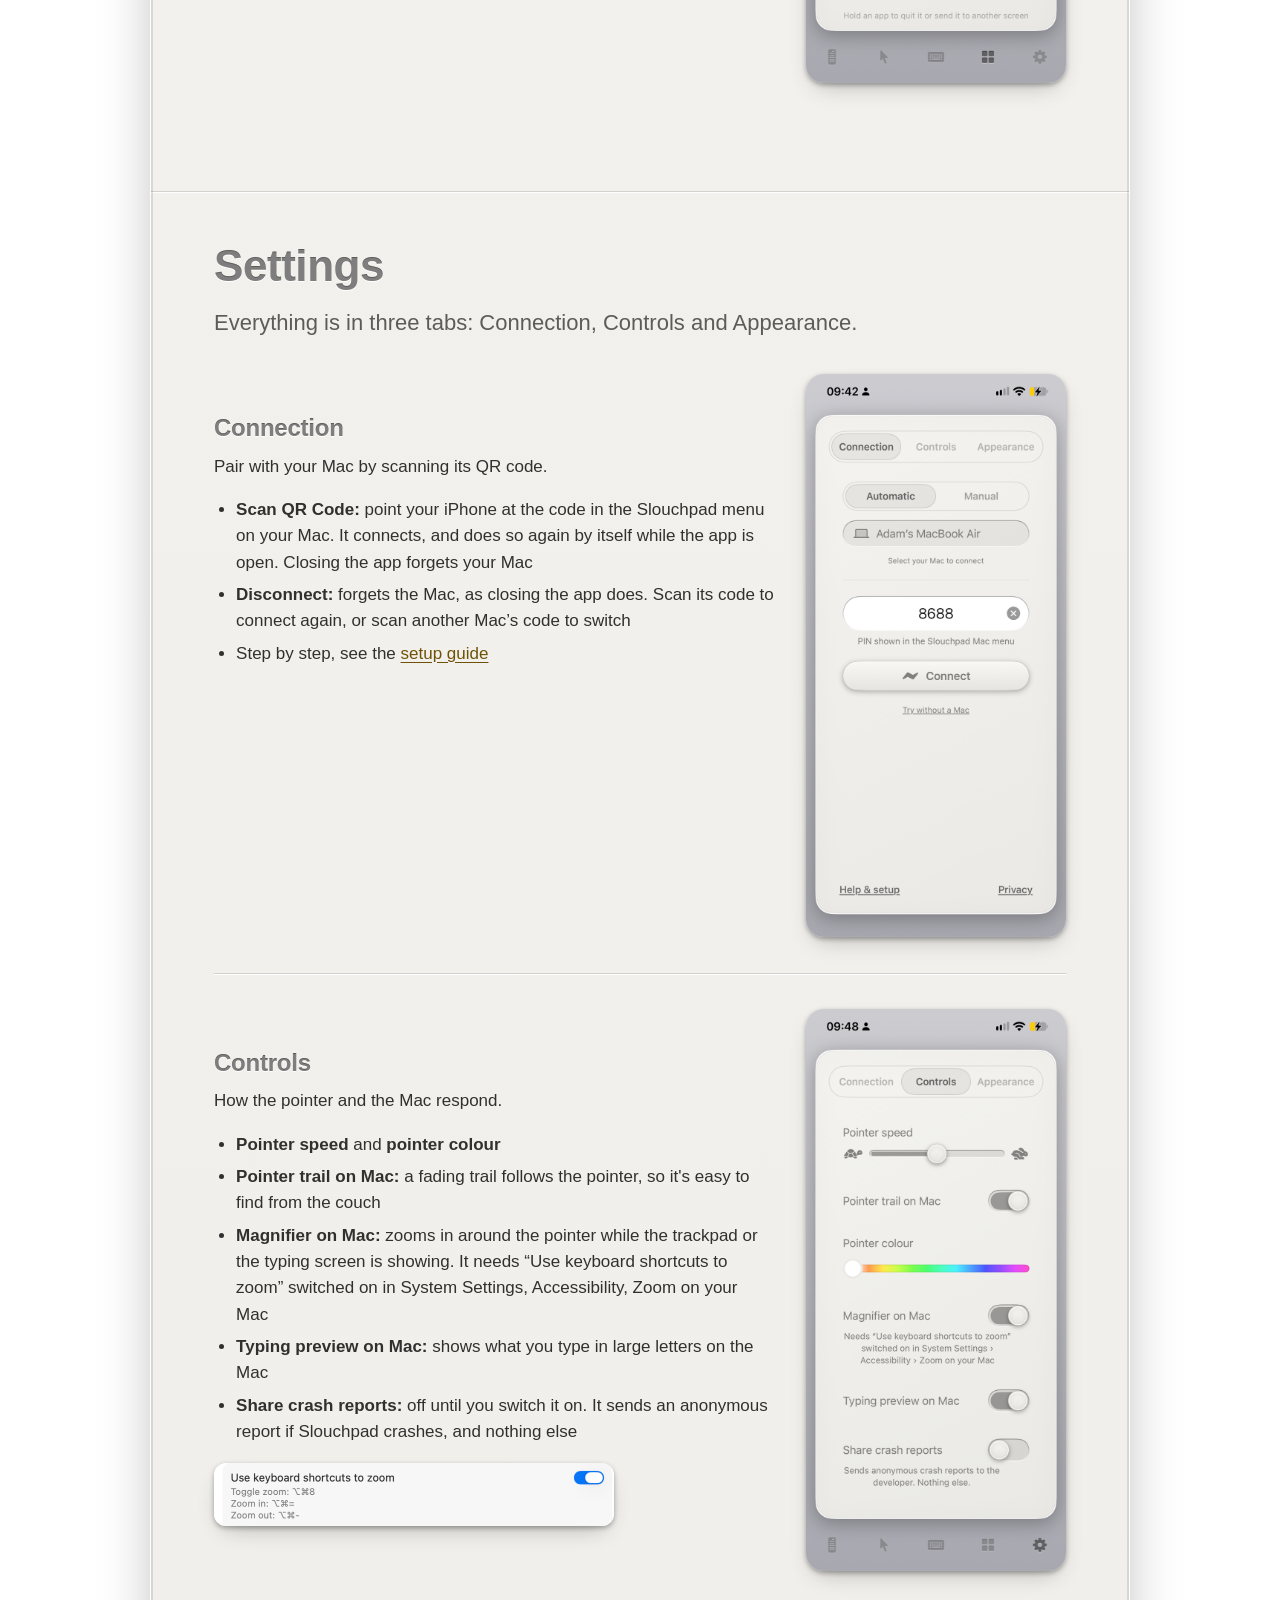
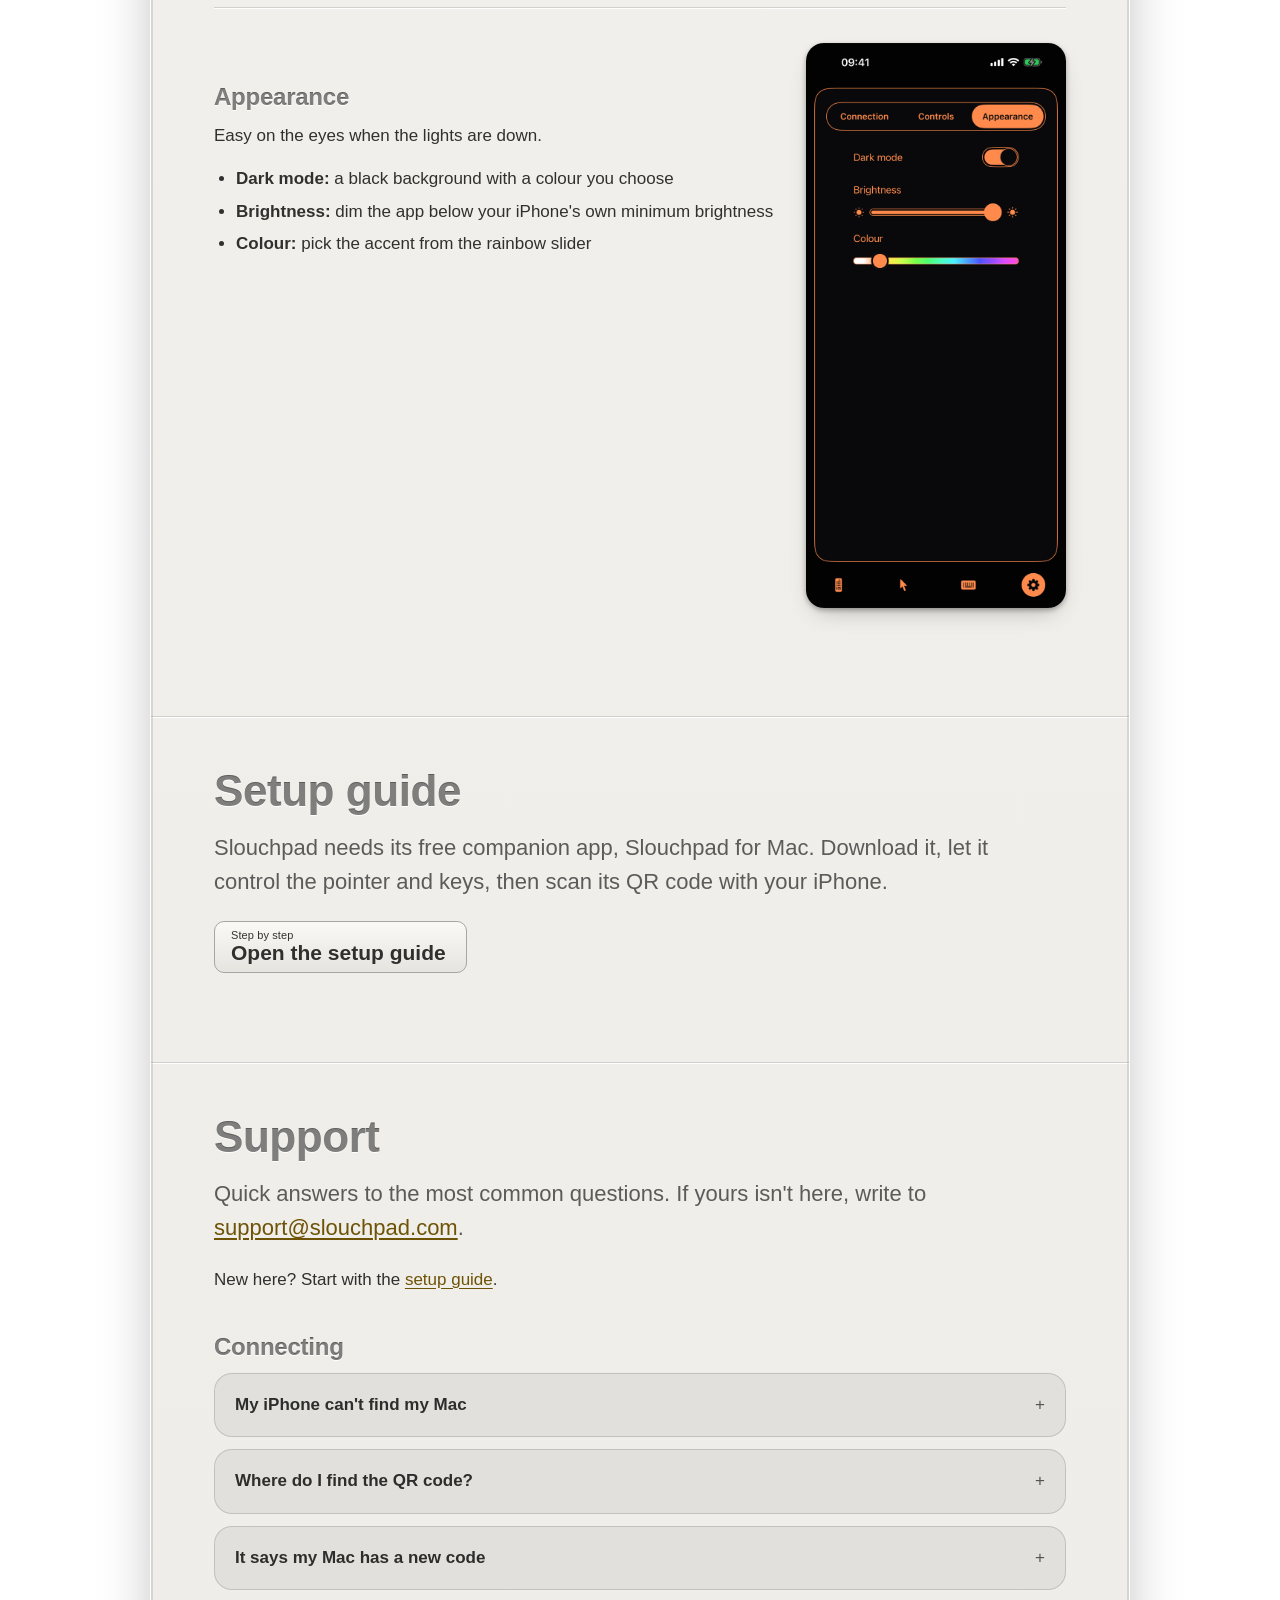
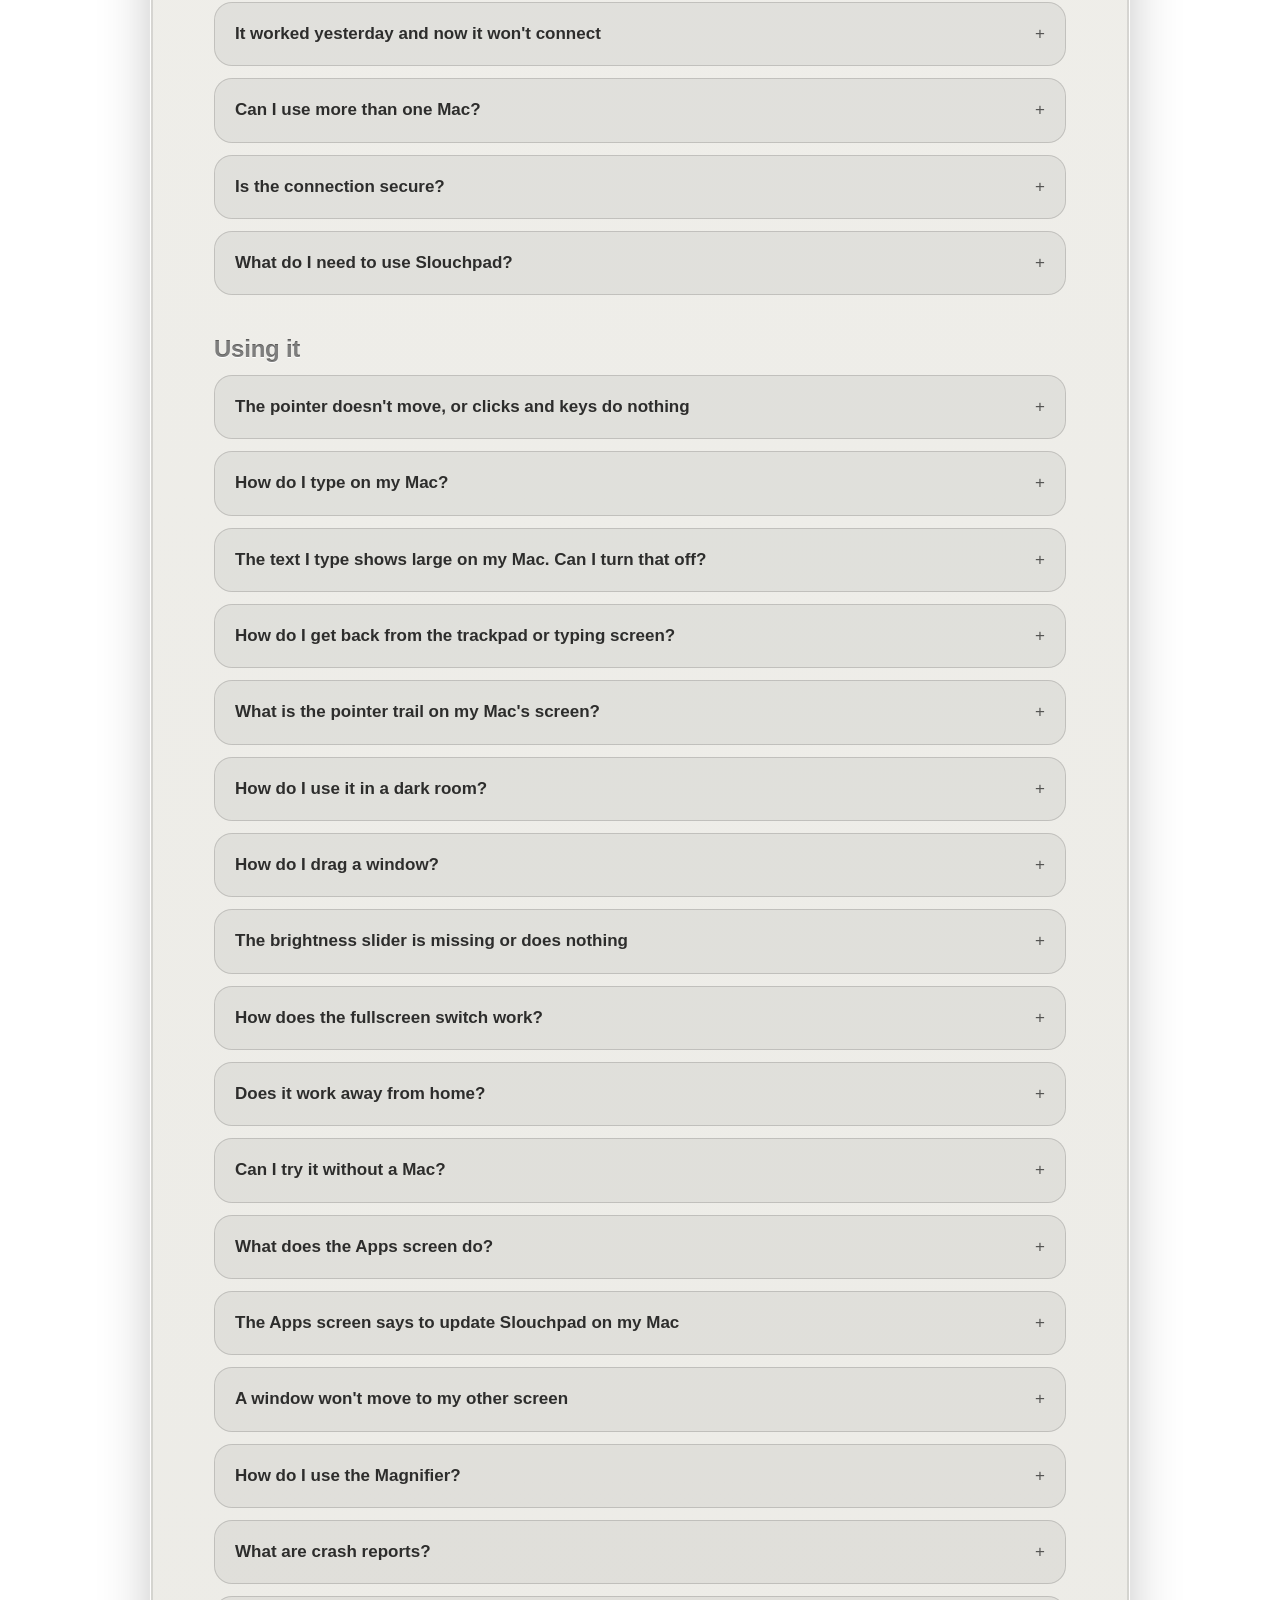
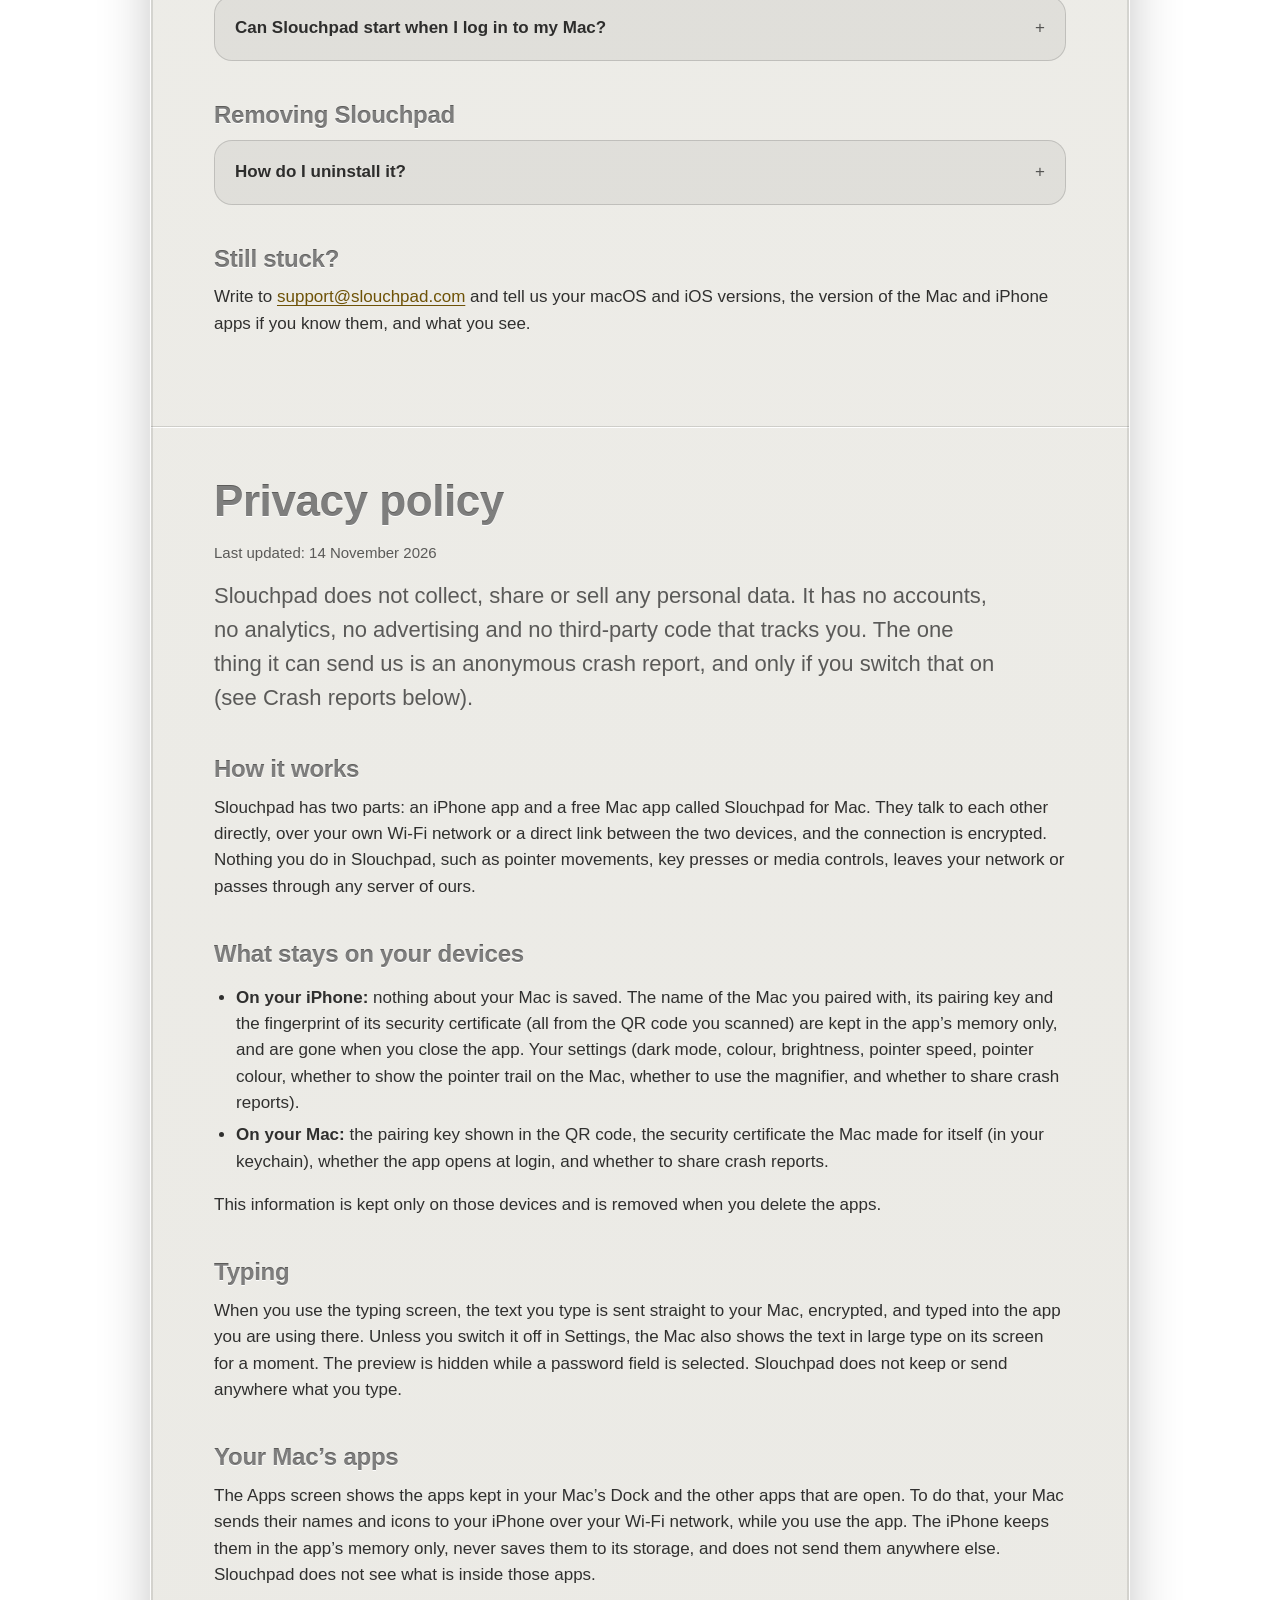
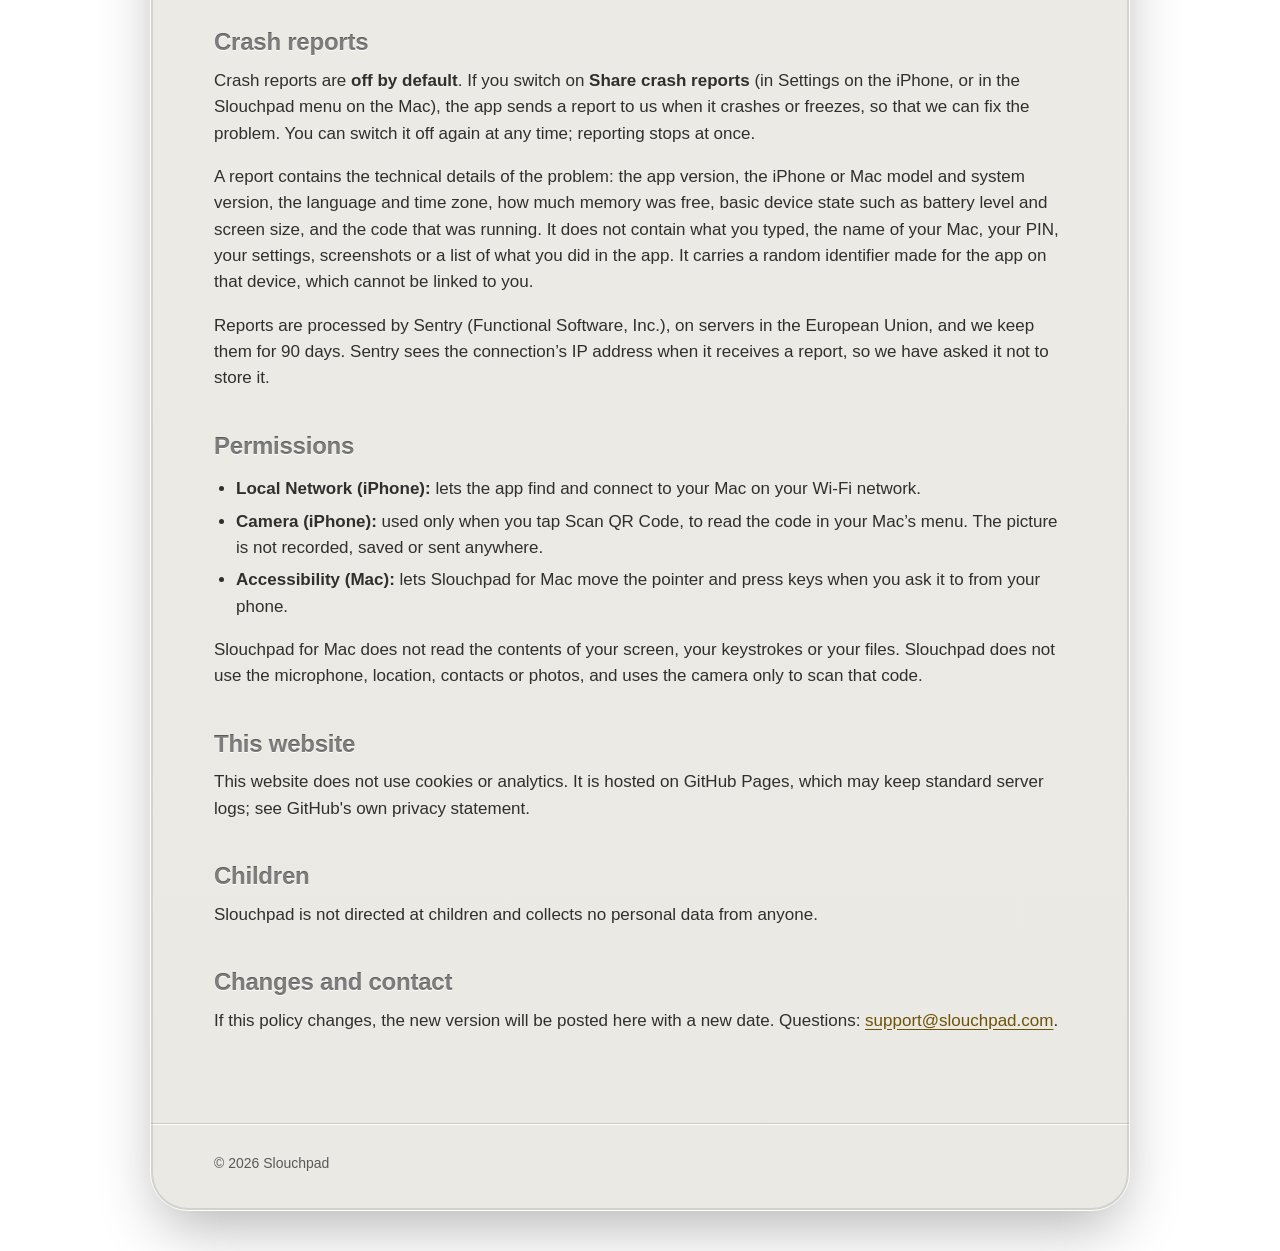
==== commit 3725d50e: "Text: no Favourites or Streaming for now" ====
--- a/index.html
+++ b/index.html
@@ -75,7 +75,6 @@
         <li>Apps appear in the Dock's own order, with closed ones dimmed</li>
         <li>Tap to bring an app to the front, or to open it; tap the front app again to step through its windows</li>
         <li>Hold an app to send its window to another screen</li>
-        <li><strong>Favourites:</strong> switch to it at the top to open the apps and websites you chose on your Mac, such as Netflix or YouTube, with one tap. Hold one to open it on another screen</li>
       </ul></div>
     <div class="feature-shot"><video src="/assets/screens/features/dock/dock.mp4" poster="/assets/screens/features/dock/dock-select.png" width="592" height="1280" autoplay muted loop playsinline preload="metadata" aria-label="Choosing an app on the Apps screen, then holding Safari to send it to another display or quit it."></video></div>
   </div>
@@ -221,22 +220,6 @@
     <p>It shows the apps in your Mac's Dock, in the Dock's own order, with closed ones dimmed, followed by your other open apps. Tap an app to bring it to the front, or to open it if it is closed. Tap the app that is already in front to step through its windows. Hold an app to send its window to another screen when your Mac has more than one.</p>
   </details>
   <details>
-    <summary>What are Favourites?</summary>
-    <p>A second view on the Apps screen: switch between <em>Apps</em> and <em>Favourites</em> at the top. Favourites holds the apps and websites you chose on your Mac, for the things you start often, such as Netflix, Max, Prime Video or YouTube. Tap one to open it. A website opens in your Mac's default browser.</p>
-  </details>
-  <details>
-    <summary>How do I add favourites?</summary>
-    <p>On your Mac, click the Slouchpad icon in the menu bar and choose <em>Favourites&hellip;</em>. In the window that opens, choose <em>Add App&hellip;</em> to pick an app, or <em>Add Website</em> and type a name and the address, such as netflix.com. Drag the rows to change the order, and use the minus button to remove one. The iPhone updates by itself.</p>
-  </details>
-  <details>
-    <summary>How do I open a favourite on another screen?</summary>
-    <p>Hold it on the iPhone and choose the screen, such as your TV. The Mac opens the app or website and moves its window to the middle of that screen. It needs the Accessibility permission and a Mac with more than one screen that isn't mirroring them. A website moves the browser's window, tabs included. If the window can't be moved, the iPhone says so.</p>
-  </details>
-  <details>
-    <summary>A website in Favourites has no icon</summary>
-    <p>When you add a website, your Mac downloads its icon once from the site. Some sites don't offer one, or block that kind of request, and then the tile shows a globe. In the Favourites window, the picture button at the end of the row lets you choose a picture of your own, or try the website's icon again.</p>
-  </details>
-  <details>
     <summary>The Apps screen says to update Slouchpad on my Mac</summary>
     <p>Your Mac is running an older version of Slouchpad that can't list its apps. Download the latest Slouchpad for Mac from <a href="#home">the top of this page</a>, open it and the Apps screen will fill in.</p>
   </details>
@@ -284,7 +267,7 @@
   <h3 class="etched sub">What stays on your devices</h3>
   <ul>
     <li><strong>On your iPhone:</strong> nothing about your Mac is saved. The name of the Mac you paired with, its pairing key and the fingerprint of its security certificate (all from the QR code you scanned) are kept in the app&rsquo;s memory only, and are gone when you close the app. Your settings (dark mode, colour, brightness, pointer speed, pointer colour, whether to show the pointer trail on the Mac, whether to use the magnifier, and whether to share crash reports).</li>
-    <li><strong>On your Mac:</strong> the pairing key shown in the QR code, the security certificate the Mac made for itself (in your keychain), your Favourites list (the apps and websites you chose, with the icons of the websites), whether the app opens at login, and whether to share crash reports.</li>
+    <li><strong>On your Mac:</strong> the pairing key shown in the QR code, the security certificate the Mac made for itself (in your keychain), whether the app opens at login, and whether to share crash reports.</li>
   </ul>
   <p>This information is kept only on those devices and is removed when you delete the apps.</p>
 
@@ -293,9 +276,6 @@
 
   <h3 class="etched sub">Your Mac&rsquo;s apps</h3>
   <p>The Apps screen shows the apps kept in your Mac&rsquo;s Dock and the other apps that are open. To do that, your Mac sends their names and icons to your iPhone over your Wi-Fi network, while you use the app. The iPhone keeps them in the app&rsquo;s memory only, never saves them to its storage, and does not send them anywhere else. Slouchpad does not see what is inside those apps.</p>
-
-  <h3 class="etched sub">Favourites</h3>
-  <p>The Favourites view shows the apps and websites you chose in the Favourites window on your Mac. The Mac sends the list, and the icons of its apps, to your iPhone over your Wi-Fi network or the direct link while you use the app; the iPhone keeps them in the app&rsquo;s memory only. The iPhone never sends a web address: it asks the Mac to open an entry of your list by its number. To show a website&rsquo;s icon, the Mac downloads it once from that website when you add it, like any web request, so the website sees the Mac&rsquo;s IP address, and the icon is kept on your Mac. Slouchpad sends nothing about this to us or to anyone else.</p>
 
   <h3 class="etched sub">Crash reports</h3>
   <p>Crash reports are <strong>off by default</strong>. If you switch on <strong>Share crash reports</strong> (in Settings on the iPhone, or in the Slouchpad menu on the Mac), the app sends a report to us when it crashes or freezes, so that we can fix the problem. You can switch it off again at any time; reporting stops at once.</p>
